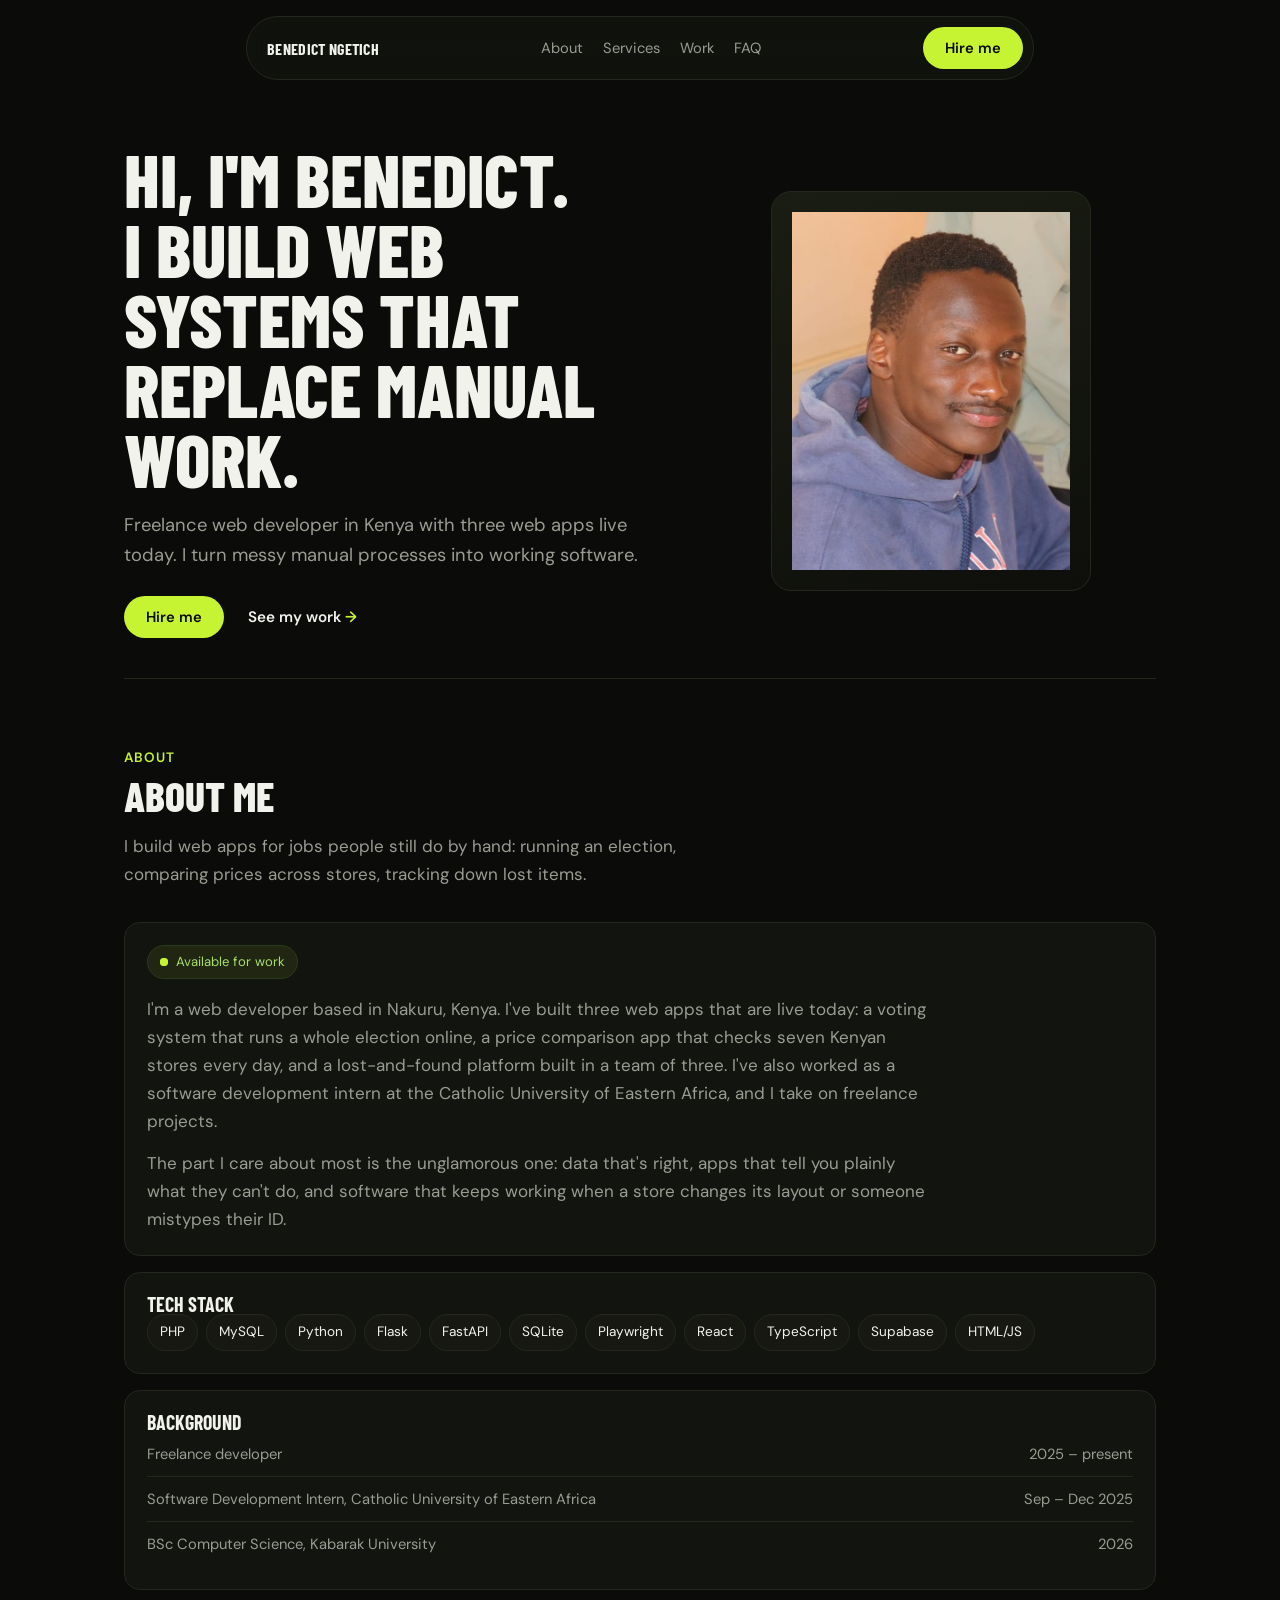
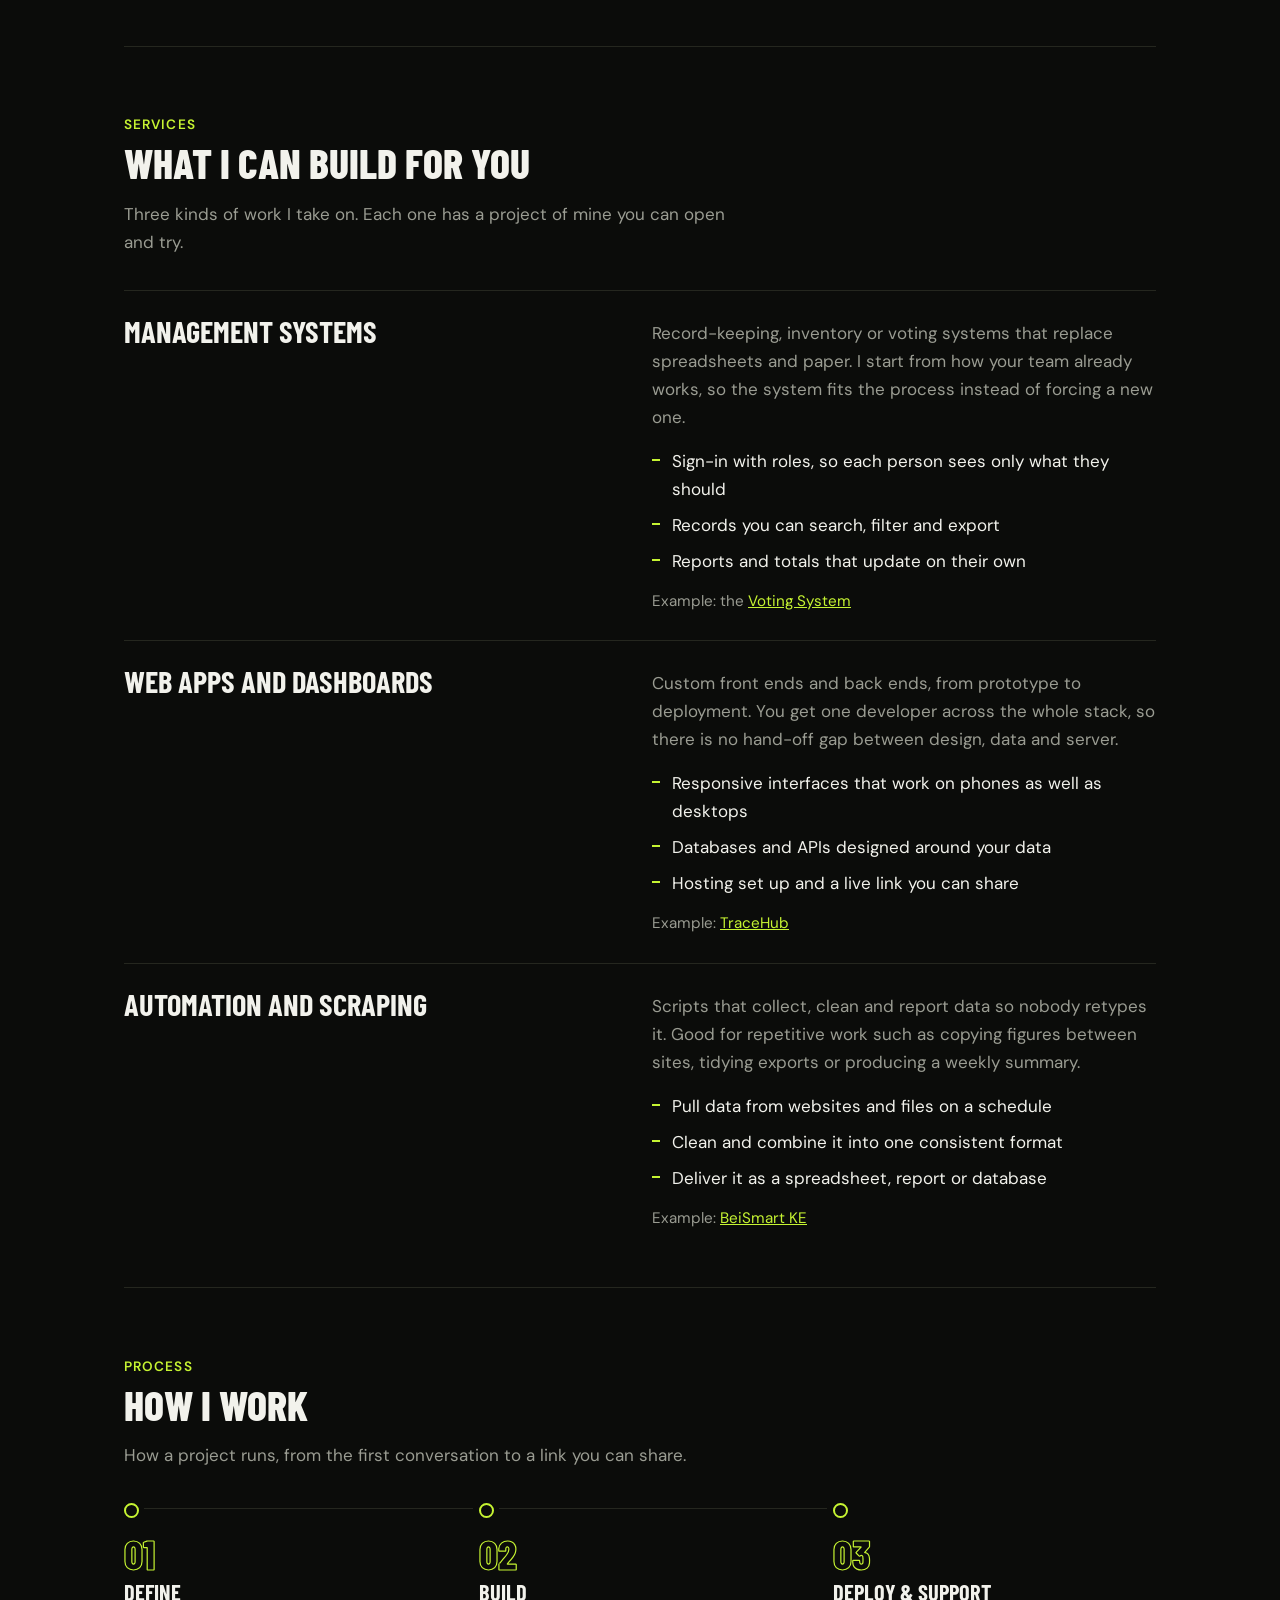
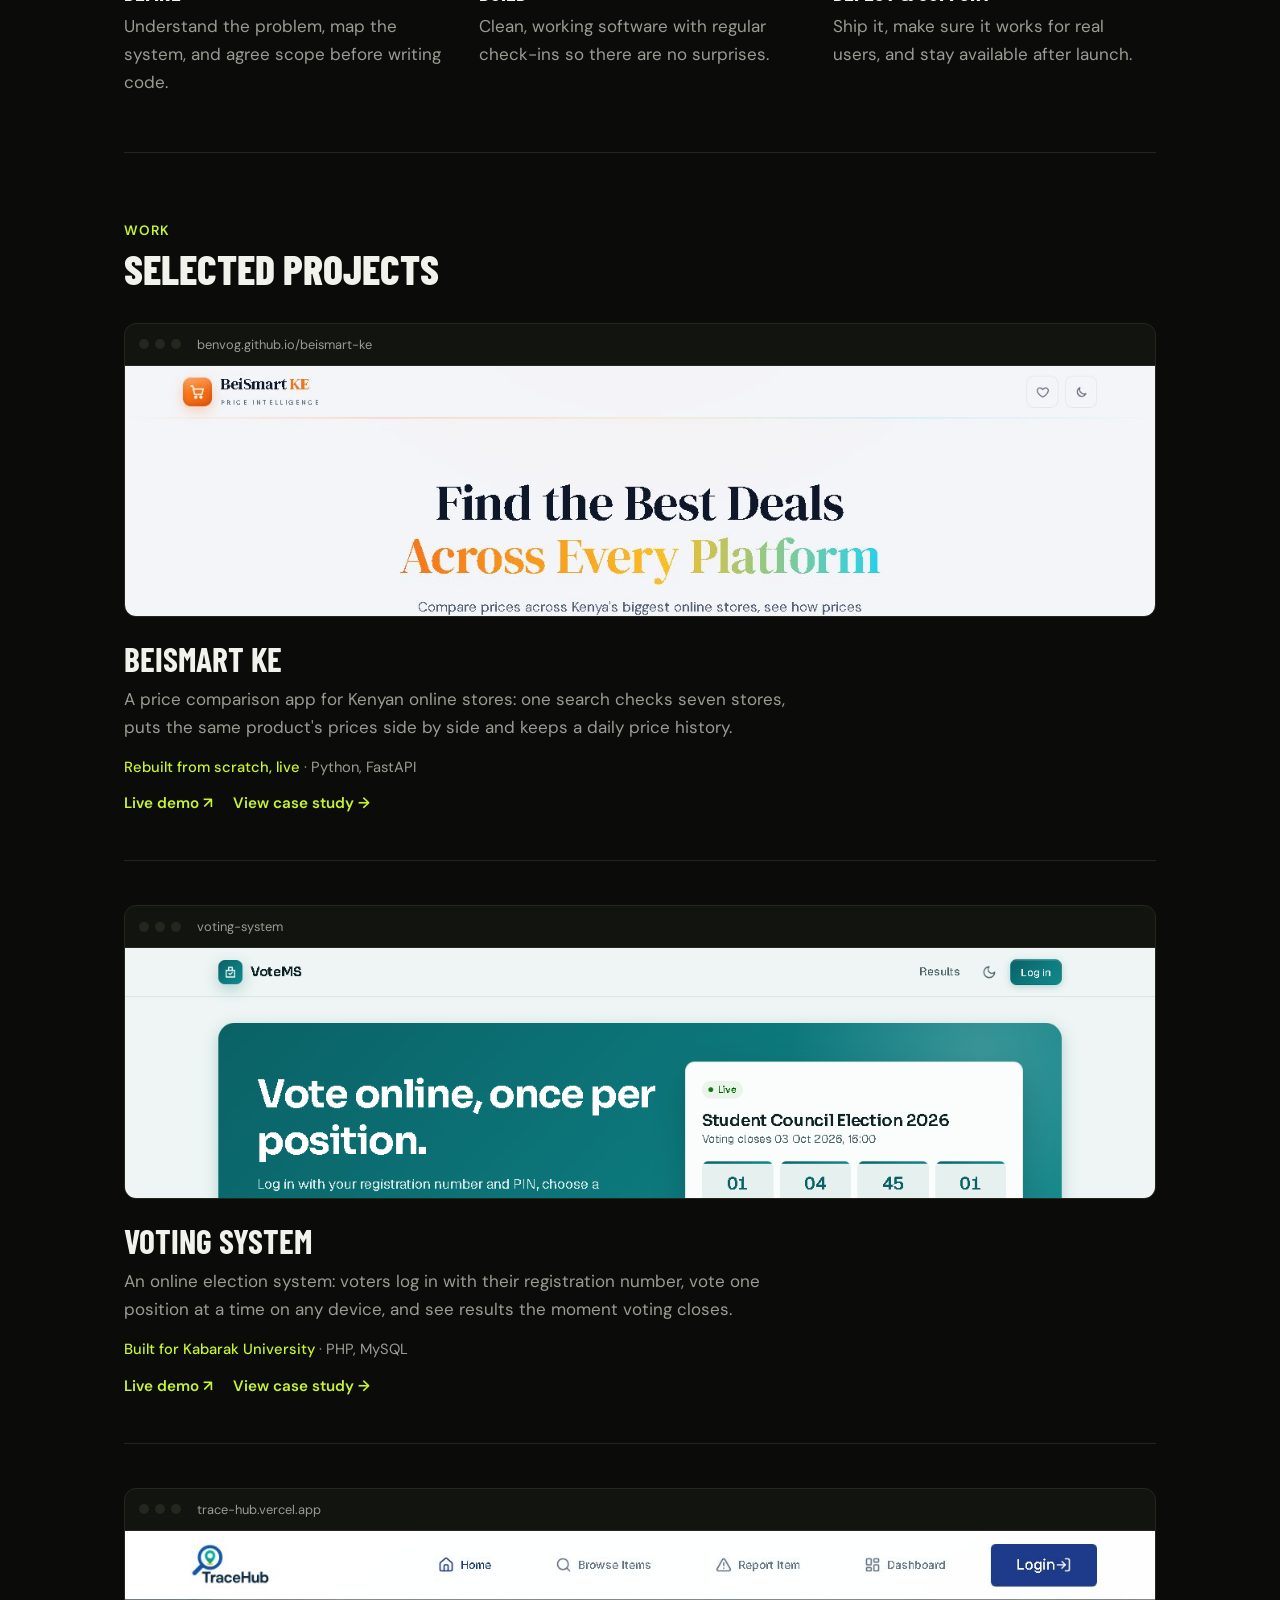
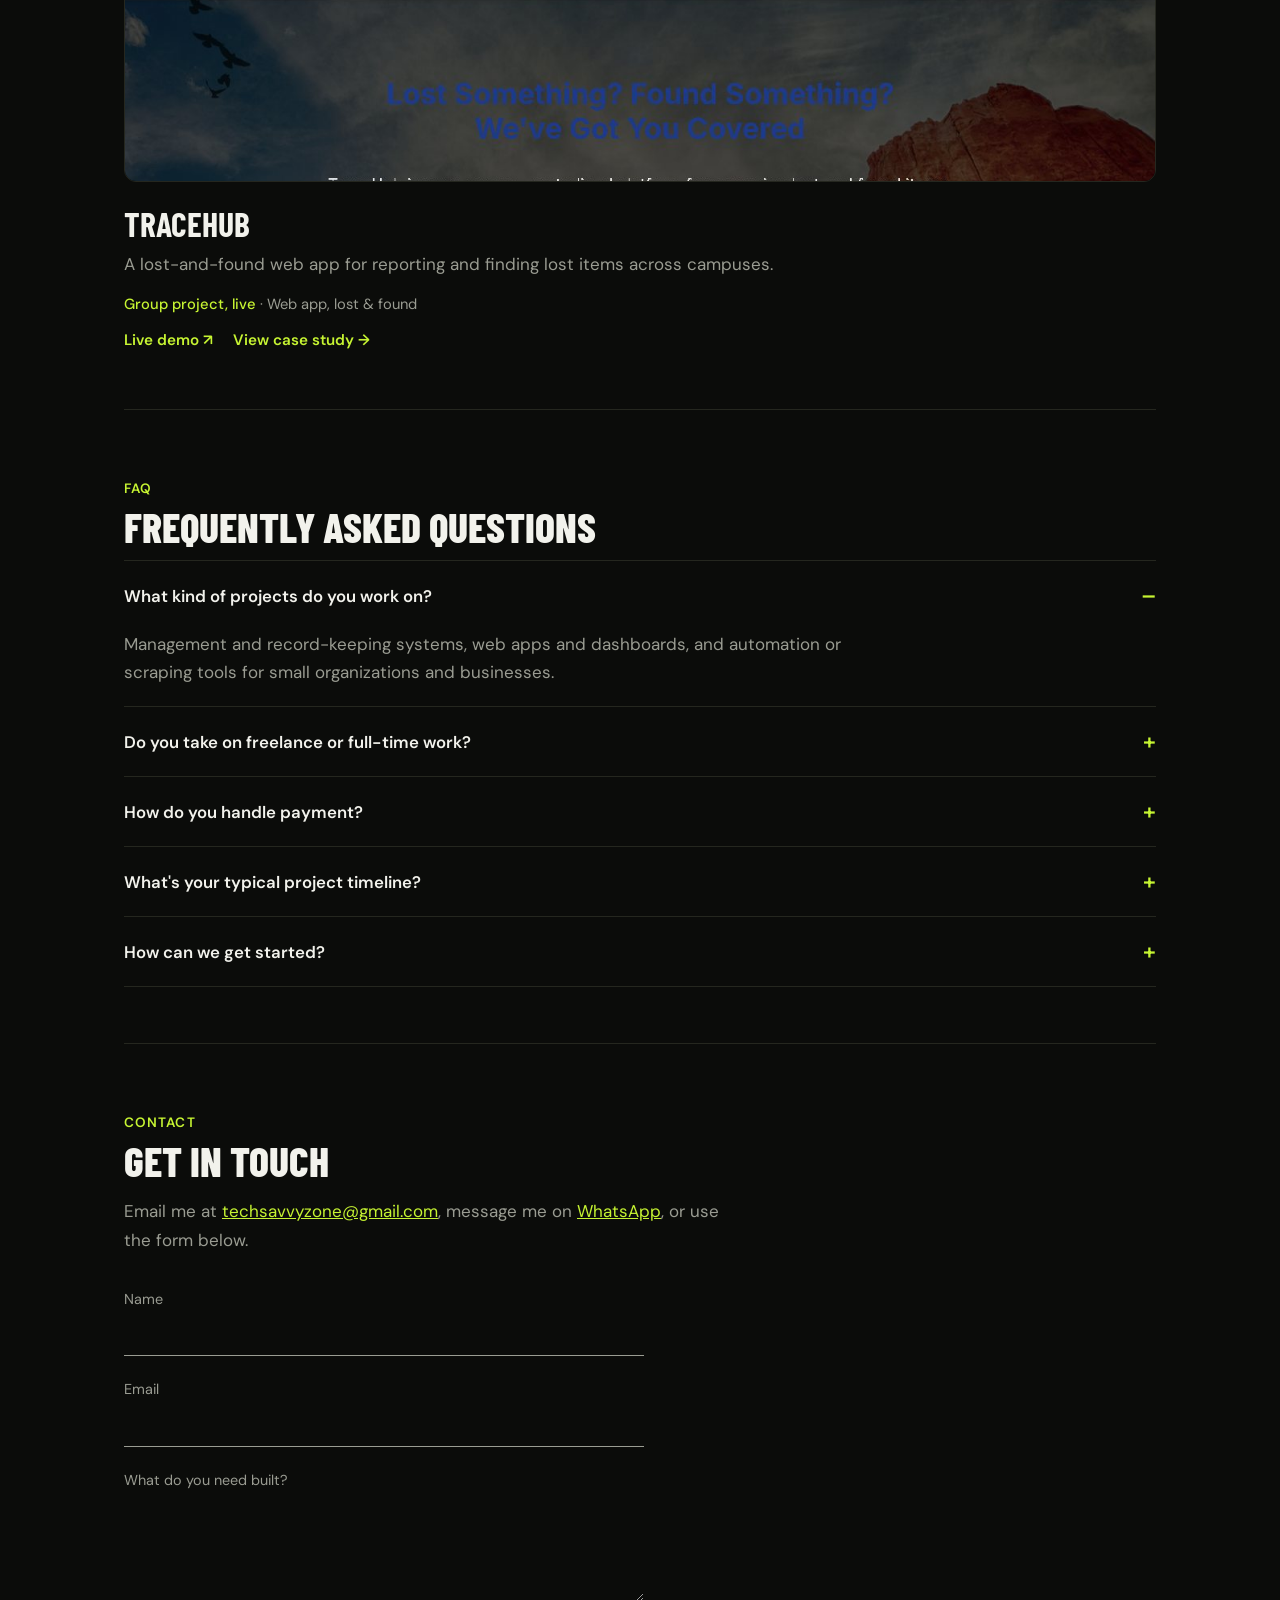
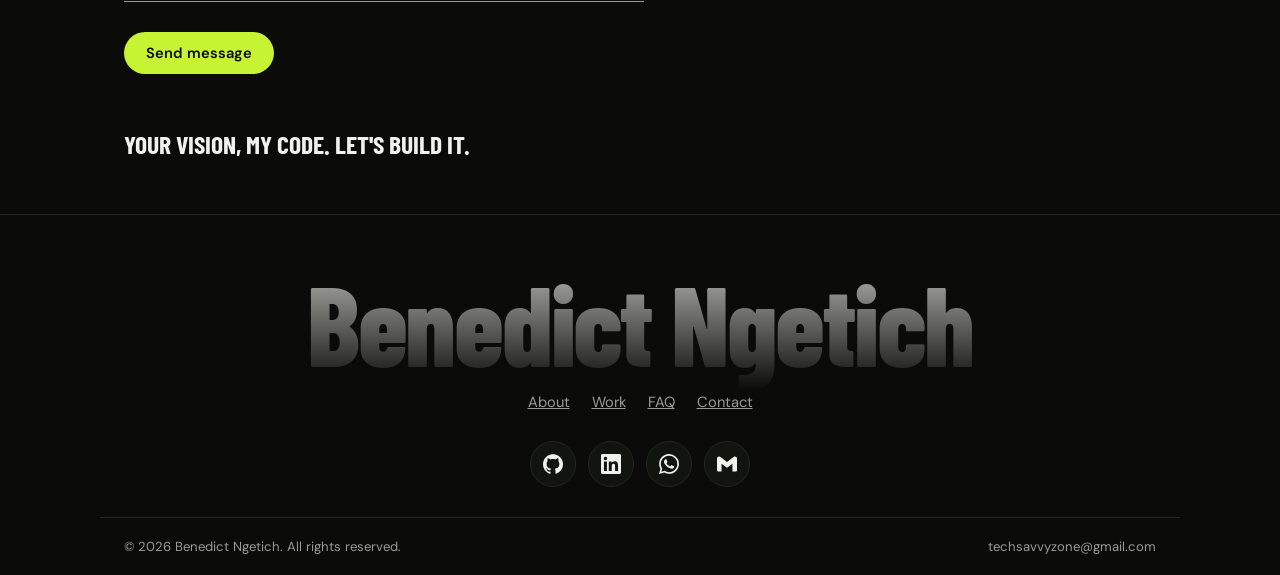
==== index.html @ 70885036 "Reword the site for an experienced developer Co-Authored-By: Claude Opus 5.5 <noreply@anthropic.com>" ====
<!DOCTYPE html>
<html lang="en">
<head>
<meta charset="utf-8">
<meta name="viewport" content="width=device-width, initial-scale=1">
<meta name="description" content="Freelance web developer in Kenya with three web apps live today. I turn messy manual processes into working software.">
<meta name="theme-color" content="#0b0c0a">
<meta name="google-site-verification" content="tU9W8W1TGchvx298mYUDukljhcA0gjnXaJZo7WVB7sc">
<meta property="og:type" content="website">
<meta property="og:title" content="Benedict Ngetich — Web developer, Kenya">
<meta property="og:description" content="Freelance web developer in Kenya with three web apps live today. I turn messy manual processes into working software.">
<meta property="og:url" content="https://benvog.github.io/">
<meta property="og:image" content="https://benvog.github.io/assets/og-home.jpg">
<meta property="og:image:width" content="1200">
<meta property="og:image:height" content="630">
<meta property="og:image:alt" content="Benedict Ngetich: Hi, I'm Benedict. I build web systems that replace manual work.">
<link rel="icon" href="assets/favicon.svg" type="image/svg+xml">
<title>Benedict Ngetich — Web developer, Kenya</title>
<script>document.documentElement.className='js'</script>
<link rel="preconnect" href="https://fonts.googleapis.com">
<link rel="preconnect" href="https://fonts.gstatic.com" crossorigin>
<link href="https://fonts.googleapis.com/css2?family=Barlow+Condensed:wght@700;800&family=DM+Sans:wght@400;500;600&display=swap" rel="stylesheet">
<link rel="stylesheet" href="styles.css">
</head>
<body>
<a class="skip" href="#main">Skip to content</a>

<div class="nav">
<div class="pillnav">
<span class="brand">Benedict Ngetich</span>
<nav aria-label="Sections"><a href="#about">About</a><a href="#services">Services</a><a href="#work">Work</a><a href="#faq">FAQ</a></nav>
<a class="btn" href="#contact">Hire me</a>
</div>
</div>

<div class="wrap" id="main">

<header class="hero">
<div>
<h1>Hi, I'm Benedict.<br>I build web systems that replace manual work.</h1>
<p class="sub">Freelance web developer in Kenya with three web apps live today. I turn messy manual processes into working software.</p>
<div class="cta"><a class="btn" href="#contact">Hire me</a><a class="textlink" href="#work">See my work <span aria-hidden="true">→</span></a></div>
</div>
<div class="photo">
<img class="frame-ph" src="assets/profile.jpg" alt="Benedict Ngetich">
</div>
</header>

<section id="about">
<p class="eyebrow">About</p>
<h2>About me</h2>
<p class="lede">I build web apps for jobs people still do by hand: running an election, comparing prices across stores, tracking down lost items.</p>
<div class="bento">
<div class="card">
<span class="status"><i></i>Available for work</span>
<p>I'm a web developer based in Nakuru, Kenya. I've built three web apps that are live today: a voting system that runs a whole election online, a price comparison app that checks seven Kenyan stores every day, and a lost-and-found platform built in a team of three. I've also worked as a software development intern at the Catholic University of Eastern Africa, and I take on freelance projects.</p>
<p>The part I care about most is the unglamorous one: data that's right, apps that tell you plainly what they can't do, and software that keeps working when a store changes its layout or someone mistypes their ID.</p>
</div>
</div>
<div class="card">
<h3>Tech stack</h3>
<div class="stackrow"><span>PHP</span><span>MySQL</span><span>Python</span><span>Flask</span><span>FastAPI</span><span>SQLite</span><span>Playwright</span><span>React</span><span>TypeScript</span><span>Supabase</span><span>HTML/JS</span></div>
</div>
<div class="card">
<h3>Background</h3>
<div class="meta bgrow"><span>Freelance developer</span><span>2025 – present</span></div>
<div class="meta bgrow"><span>Software Development Intern, Catholic University of Eastern Africa</span><span>Sep – Dec 2025</span></div>
<div class="meta bgrow"><span>BSc Computer Science, Kabarak University</span><span>2026</span></div>
</div>
</section>

<section id="services">
<p class="eyebrow">Services</p>
<h2>What I can build for you</h2>
<p class="lede">Three kinds of work I take on. Each one has a project of mine you can open and try.</p>
<div class="svc">
<div class="svcrow"><h3>Management systems</h3><div class="svcbody"><p>Record-keeping, inventory or voting systems that replace spreadsheets and paper. I start from how your team already works, so the system fits the process instead of forcing a new one.</p><ul class="svclist"><li>Sign-in with roles, so each person sees only what they should</li><li>Records you can search, filter and export</li><li>Reports and totals that update on their own</li></ul><p class="svcnote">Example: the <a href="case-voting.html">Voting System</a></p></div></div>
<div class="svcrow"><h3>Web apps and dashboards</h3><div class="svcbody"><p>Custom front ends and back ends, from prototype to deployment. You get one developer across the whole stack, so there is no hand-off gap between design, data and server.</p><ul class="svclist"><li>Responsive interfaces that work on phones as well as desktops</li><li>Databases and APIs designed around your data</li><li>Hosting set up and a live link you can share</li></ul><p class="svcnote">Example: <a href="case-tracehub.html">TraceHub</a></p></div></div>
<div class="svcrow"><h3>Automation and scraping</h3><div class="svcbody"><p>Scripts that collect, clean and report data so nobody retypes it. Good for repetitive work such as copying figures between sites, tidying exports or producing a weekly summary.</p><ul class="svclist"><li>Pull data from websites and files on a schedule</li><li>Clean and combine it into one consistent format</li><li>Deliver it as a spreadsheet, report or database</li></ul><p class="svcnote">Example: <a href="case-beismart.html">BeiSmart KE</a></p></div></div>
</div>
</section>

<section>
<p class="eyebrow">Process</p>
<h2>How I work</h2>
<p class="lede">How a project runs, from the first conversation to a link you can share.</p>
<ol class="timeline">
<li class="tlstep"><span class="num">01</span><h3>Define</h3><p>Understand the problem, map the system, and agree scope before writing code.</p></li>
<li class="tlstep"><span class="num">02</span><h3>Build</h3><p>Clean, working software with regular check-ins so there are no surprises.</p></li>
<li class="tlstep"><span class="num">03</span><h3>Deploy & support</h3><p>Ship it, make sure it works for real users, and stay available after launch.</p></li>
</ol>
</section>

<section id="work">
<p class="eyebrow">Work</p>
<h2>Selected projects</h2>
<!-- To use a real screenshot: replace the <div class="ph">…</div> with <img src="assets/your-file.png" alt="…"> -->
<article class="proj rv">
<div class="frame"><div class="bar"><i></i><i></i><i></i><span>benvog.github.io/beismart-ke</span></div>
<div class="view"><div class="inner"><img src="assets/beismart-home.jpg" alt="BeiSmart KE home: a search box over this week's price drops" width="1280" height="800" loading="lazy"></div></div></div>
<h3>BeiSmart KE</h3>
<p>A price comparison app for Kenyan online stores: one search checks seven stores, puts the same product's prices side by side and keeps a daily price history.</p>
<p class="meta"><span><b>Rebuilt from scratch, live</b> · Python, FastAPI</span><span class="links"><a class="caselink" href="https://benvog.github.io/beismart-ke/" target="_blank" rel="noopener">Live demo ↗</a><a class="caselink" href="case-beismart.html">View case study →</a></span></p>
</article>

<article class="proj rv">
<div class="frame"><div class="bar"><i></i><i></i><i></i><span>voting-system</span></div>
<div class="view"><div class="inner"><img src="assets/voting-landing.png" alt="VoteMS landing page with a live election countdown and turnout bar" width="1280" height="800" loading="lazy"></div></div></div>
<h3>Voting System</h3>
<p>An online election system: voters log in with their registration number, vote one position at a time on any device, and see results the moment voting closes.</p>
<p class="meta"><span><b>Built for Kabarak University</b> · PHP, MySQL</span><span class="links"><a class="caselink" href="https://tally.xo.je" target="_blank" rel="noopener">Live demo ↗</a><a class="caselink" href="case-voting.html">View case study →</a></span></p>
</article>

<article class="proj rv">
<div class="frame"><div class="bar"><i></i><i></i><i></i><span>trace-hub.vercel.app</span></div>
<div class="view"><div class="inner"><img src="assets/tracehub-home.jpg" alt="TraceHub home page: a lost-and-found hero with buttons to report or browse items" width="1280" height="800" loading="lazy"></div></div></div>
<h3>TraceHub</h3>
<p>A lost-and-found web app for reporting and finding lost items across campuses.</p>
<p class="meta"><span><b>Group project, live</b> · Web app, lost &amp; found</span><span class="links"><a class="caselink" href="https://trace-hub.vercel.app/" target="_blank" rel="noopener">Live demo ↗</a><a class="caselink" href="case-tracehub.html">View case study →</a></span></p>
</article>
</section>

<!-- Hidden until there are real quotes: remove "hidden" and replace the placeholder below -->
<section hidden>
<p class="eyebrow">Testimonials</p>
<h2>What clients say</h2>
<p class="lede">Feedback from clients, once there's some to show.</p>
<div class="tplaceholder">No testimonials yet — ask a client for a line once a project wraps, and it goes here.</div>
</section>

<section id="faq">
<p class="eyebrow">FAQ</p>
<h2>Frequently asked questions</h2>
<div class="faq">
<details class="faqitem" open><summary>What kind of projects do you work on?</summary><p>Management and record-keeping systems, web apps and dashboards, and automation or scraping tools for small organizations and businesses.</p></details>
<details class="faqitem"><summary>Do you take on freelance or full-time work?</summary><p>Freelance projects now, and I'm open to full-time software engineering roles.</p></details>
<details class="faqitem"><summary>How do you handle payment?</summary><p>By M-Pesa or bank transfer. How the payment is split, for example a deposit to start, depends on the project, and we agree on it before any work begins.</p></details>
<details class="faqitem"><summary>What's your typical project timeline?</summary><p>A small site usually takes 1–2 weeks, and a larger web app or system 4–8 weeks. Once we've talked through what you need, I'll give you a timeline for your project.</p></details>
<details class="faqitem"><summary>How can we get started?</summary><p>Reach out through the contact form below or on WhatsApp, and we'll talk through what you need.</p></details>
</div>
</section>

<section id="contact">
<p class="eyebrow">Contact</p>
<h2>Get in touch</h2>
<p class="lede">Email me at <a href="mailto:techsavvyzone@gmail.com">techsavvyzone@gmail.com</a>, message me on <a href="https://wa.me/254748311310" target="_blank" rel="noopener">WhatsApp</a>, or use the form below.</p>
<!-- Formspree form "Portfolio contact" (formspree.io, techsavvyzone@gmail.com); submissions are emailed there -->
<form action="https://formspree.io/f/myezqeje" method="POST">
<label>Name<input type="text" name="name" required autocomplete="name"></label>
<label>Email<input type="email" name="email" required autocomplete="email"></label>
<label>What do you need built?<textarea name="message" required></textarea></label>
<button class="btn" type="submit">Send message</button>
<p class="form-error" role="alert" hidden>Your message couldn't be sent. Please try again, or email me at <a href="mailto:techsavvyzone@gmail.com">techsavvyzone@gmail.com</a>.</p>
</form>
<!-- Shown by script.js in place of the form once Formspree accepts a message -->
<div class="form-done" hidden>
<h3 tabindex="-1">Message sent</h3>
<p>Thanks for reaching out. I'll get back to you soon.</p>
<button class="btn ghost" type="button">Send another message</button>
</div>
<p class="signoff">Your vision, my&nbsp;code. Let's build it.</p>
</section>

</div>

<footer>
<div class="footer-name">Benedict Ngetich</div>
<div class="footer-links">
<a href="#about">About</a><a href="#work">Work</a><a href="#faq">FAQ</a><a href="#contact">Contact</a>
</div>
<div class="socials">
<a href="https://github.com/Benvog" target="_blank" rel="noopener" aria-label="GitHub" title="GitHub"><svg viewBox="0 0 24 24" aria-hidden="true" focusable="false"><path d="M12 .297c-6.63 0-12 5.373-12 12 0 5.303 3.438 9.8 8.205 11.385.6.113.82-.258.82-.577 0-.285-.01-1.04-.015-2.04-3.338.724-4.042-1.61-4.042-1.61C4.422 18.07 3.633 17.7 3.633 17.7c-1.087-.744.084-.729.084-.729 1.205.084 1.838 1.236 1.838 1.236 1.07 1.835 2.809 1.305 3.495.998.108-.776.417-1.305.76-1.605-2.665-.3-5.466-1.332-5.466-5.93 0-1.31.465-2.38 1.235-3.22-.135-.303-.54-1.523.105-3.176 0 0 1.005-.322 3.3 1.23.96-.267 1.98-.399 3-.405 1.02.006 2.04.138 3 .405 2.28-1.552 3.285-1.23 3.285-1.23.645 1.653.24 2.873.12 3.176.765.84 1.23 1.91 1.23 3.22 0 4.61-2.805 5.625-5.475 5.92.42.36.81 1.096.81 2.22 0 1.606-.015 2.896-.015 3.286 0 .315.21.69.825.57C20.565 22.092 24 17.592 24 12.297c0-6.627-5.373-12-12-12"/></svg></a>
<a href="https://www.linkedin.com/in/benedict-kipkorir-vogue" target="_blank" rel="noopener" aria-label="LinkedIn" title="LinkedIn"><svg viewBox="0 0 24 24" aria-hidden="true" focusable="false"><path d="M20.447 20.452h-3.554v-5.569c0-1.328-.027-3.037-1.852-3.037-1.853 0-2.136 1.445-2.136 2.939v5.667H9.351V9h3.414v1.561h.046c.477-.9 1.637-1.85 3.37-1.85 3.601 0 4.267 2.37 4.267 5.455v6.286zM5.337 7.433c-1.144 0-2.063-.926-2.063-2.065 0-1.138.92-2.063 2.063-2.063 1.14 0 2.064.925 2.064 2.063 0 1.139-.925 2.065-2.064 2.065zm1.782 13.019H3.555V9h3.564v11.452zM22.225 0H1.771C.792 0 0 .774 0 1.729v20.542C0 23.227.792 24 1.771 24h20.451C23.2 24 24 23.227 24 22.271V1.729C24 .774 23.2 0 22.222 0h.003z"/></svg></a>
<a href="https://wa.me/254748311310" target="_blank" rel="noopener" aria-label="WhatsApp" title="WhatsApp"><svg viewBox="0 0 24 24" aria-hidden="true" focusable="false"><path d="M17.472 14.382c-.297-.149-1.758-.867-2.03-.967-.273-.099-.471-.148-.67.15-.197.297-.767.966-.94 1.164-.173.199-.347.223-.644.075-.297-.15-1.255-.463-2.39-1.475-.883-.788-1.48-1.761-1.653-2.059-.173-.297-.018-.458.13-.606.134-.133.298-.347.446-.52.149-.174.198-.298.298-.497.099-.198.05-.371-.025-.52-.075-.149-.669-1.612-.916-2.207-.242-.579-.487-.5-.669-.51-.173-.008-.371-.01-.57-.01-.198 0-.52.074-.792.372-.272.297-1.04 1.016-1.04 2.479 0 1.462 1.065 2.875 1.213 3.074.149.198 2.096 3.2 5.077 4.487.709.306 1.262.489 1.694.625.712.227 1.36.195 1.871.118.571-.085 1.758-.719 2.006-1.413.248-.694.248-1.289.173-1.413-.074-.124-.272-.198-.57-.347m-5.421 7.403h-.004a9.87 9.87 0 01-5.031-1.378l-.361-.214-3.741.982.998-3.648-.235-.374a9.86 9.86 0 01-1.51-5.26c.001-5.45 4.436-9.884 9.888-9.884 2.64 0 5.122 1.03 6.988 2.898a9.825 9.825 0 012.893 6.994c-.003 5.45-4.437 9.884-9.885 9.884m8.413-18.297A11.815 11.815 0 0012.05 0C5.495 0 .16 5.335.157 11.892c0 2.096.547 4.142 1.588 5.945L.057 24l6.305-1.654a11.882 11.882 0 005.683 1.448h.005c6.554 0 11.89-5.335 11.893-11.893a11.821 11.821 0 00-3.48-8.413Z"/></svg></a>
<a href="mailto:techsavvyzone@gmail.com" aria-label="Email" title="Email"><svg viewBox="0 0 24 24" aria-hidden="true" focusable="false"><path d="M24 5.457v13.909c0 .904-.732 1.636-1.636 1.636h-3.819V11.73L12 16.64l-6.545-4.91v9.273H1.636A1.636 1.636 0 0 1 0 19.366V5.457c0-2.023 2.309-3.178 3.927-1.964L5.455 4.64 12 9.548l6.545-4.91 1.528-1.145C21.69 2.28 24 3.434 24 5.457z"/></svg></a>
</div>
<div class="wrap footer-bottom"><span>© 2026 Benedict Ngetich. All rights reserved.</span><a href="mailto:techsavvyzone@gmail.com">techsavvyzone@gmail.com</a></div>
</footer>

<script src="script.js"></script>
</body>
</html>
---- styles.css ----
:root{--bg:#0b0c0a;--ink:#f2f2ec;--muted:#9a9c92;--line:#25271f;--lime:#c6f432;--panel:#12140f;--panel2:#161811;--h:250px}
*{box-sizing:border-box}
[hidden]{display:none!important}
html{scroll-behavior:smooth}
body{margin:0;background:var(--bg);color:var(--ink);font:400 17px/1.65 "DM Sans",system-ui,sans-serif}
a{color:inherit}
a:focus-visible,button:focus-visible,summary:focus-visible,input:focus-visible,textarea:focus-visible{outline:3px solid var(--lime);outline-offset:3px}
h1,h2,h3{font-family:"Barlow Condensed","DM Sans",sans-serif;text-transform:uppercase;margin:0;line-height:.95}
img{max-width:100%;display:block}
.wrap{max-width:1080px;margin:0 auto;padding:0 24px}
.skip{position:absolute;left:16px;top:-80px;z-index:50;background:var(--lime);color:#0b0c0a;font-weight:600;padding:10px 18px;border-radius:99px;text-decoration:none}
.skip:focus{top:16px}

/* floating nav */
.nav{position:sticky;top:16px;z-index:30;margin:16px auto 0;max-width:820px;padding:0 16px}
.pillnav{display:flex;align-items:center;justify-content:space-between;gap:14px;flex-wrap:wrap;row-gap:8px;background:rgba(18,20,15,.75);-webkit-backdrop-filter:blur(14px);backdrop-filter:blur(14px);border:1px solid var(--line);border-radius:24px;padding:10px 10px 10px 20px}
.pillnav .brand{font:700 1rem "Barlow Condensed",sans-serif;text-transform:uppercase;letter-spacing:.02em}
.pillnav nav{display:flex;order:3;width:100%;justify-content:space-between;gap:20px;padding:2px 10px 0 0;border-top:1px solid var(--line);font-size:.92rem}
.pillnav nav a{text-decoration:none;color:var(--muted);padding:8px 0}
.pillnav nav a:hover{color:var(--ink)}
.btn{display:inline-block;background:var(--lime);color:#0b0c0a;font-weight:600;padding:11px 22px;border-radius:99px;text-decoration:none;border:0;font:600 .92rem "DM Sans",sans-serif;cursor:pointer;white-space:nowrap;transition:transform 160ms ease-out}
@media (hover:hover) and (pointer:fine){.btn:hover{transform:translateY(-2px)}}
.btn:active{transform:scale(.97)}
.btn.ghost{background:transparent;color:var(--ink);border:1px solid var(--line)}
@media (min-width:700px){.pillnav{flex-wrap:nowrap;border-radius:99px}.pillnav nav{order:0;width:auto;justify-content:flex-start;padding:0;border-top:0}.pillnav nav a{padding:0}}

/* hero */
.hero{padding:64px 0 40px;display:grid;gap:34px}
.hero h1{font-size:clamp(2.6rem,9vw,4.6rem);font-weight:800}
.hero .sub{color:var(--muted);font-size:1.15rem;max-width:48ch;margin:16px 0 26px}
.hero .cta{display:flex;gap:12px 24px;flex-wrap:wrap;align-items:center}
.textlink{color:var(--ink);font-weight:600;font-size:.95rem;text-decoration:none}
.textlink span{display:inline-block;color:var(--lime);transition:transform 160ms ease-out}
@media (hover:hover) and (pointer:fine){.textlink:hover span{transform:translateX(4px)}}
.photo{position:relative;justify-self:center;width:min(320px,80%)}
.photo .frame-ph{aspect-ratio:4/5;border-radius:20px;background:linear-gradient(160deg,#1a1d13,#0e0f0b);border:1px solid var(--line);display:flex;align-items:center;justify-content:center;color:var(--muted);font-size:.85rem;text-align:center;padding:20px}
.photo img{border-radius:20px;aspect-ratio:4/5;object-fit:cover}
.status{display:inline-flex;align-items:center;gap:8px;font-size:.82rem;color:#a8e06a;border:1px solid #2a3a1a;background:rgba(198,244,50,.08);padding:5px 12px;border-radius:99px;margin-bottom:18px}
.status i{position:relative;width:8px;height:8px;border-radius:50%;background:var(--lime)}
.status i::after{content:"";position:absolute;inset:0;border-radius:50%;background:var(--lime);animation:pulse 1.8s ease infinite}
@keyframes pulse{from{transform:scale(1);opacity:.5}to{transform:scale(3.25);opacity:0}}

section{padding:56px 0;border-top:1px solid var(--line);scroll-margin-top:76px}
.eyebrow{color:var(--lime);font:600 .85rem "DM Sans",sans-serif;text-transform:uppercase;letter-spacing:.08em;margin-bottom:10px}
h2{font-size:2.6rem;font-weight:800;margin-bottom:14px}
.lede{color:var(--muted);max-width:52ch;margin-bottom:34px}
.lede a{color:var(--lime)}

/* about bento */
.card{background:var(--panel);border:1px solid var(--line);border-radius:16px;padding:22px}
.bento p{margin:0;color:var(--muted);max-width:65ch}.bento p+p{margin-top:14px}.bento .status{margin:0 0 16px}
#about>.card{margin-top:16px}
.bgrow{display:flex;justify-content:space-between;gap:12px;padding:10px 0}
.bgrow+.bgrow{border-top:1px solid var(--line)}
.bgrow span:last-child{white-space:nowrap}
.stackrow{display:flex;flex-wrap:wrap;gap:8px}
.stackrow span{font-size:.85rem;padding:6px 12px;border:1px solid var(--line);border-radius:99px;background:var(--panel2)}

/* process */
.steps{display:grid;gap:16px}
.step{background:var(--panel);border:1px solid var(--line);border-radius:16px;padding:26px}
.step .num{font:800 3.4rem/.8 "Barlow Condensed",sans-serif;color:transparent;-webkit-text-stroke:1.4px var(--lime);display:block;margin-bottom:14px}
.step h3{font-size:1.4rem;font-weight:700;margin-bottom:8px}
.step p{margin:0;color:var(--muted)}

/* services list (index) */
.svc{border-top:1px solid var(--line)}
.svcrow{display:grid;gap:8px;padding:26px 0;border-bottom:1px solid var(--line)}
.svcrow h3{font-size:1.9rem;font-weight:700}
.svcrow:last-child{border-bottom:0;padding-bottom:0}
.svcrow p{margin:0;color:var(--muted);max-width:46ch}
.svclist{list-style:none;margin:16px 0 0;padding:0;display:grid;gap:8px;max-width:46ch}
.svclist li{position:relative;padding-left:20px;color:var(--ink)}
.svclist li::before{content:"";position:absolute;left:0;top:.7em;width:8px;height:2px;background:var(--lime)}
.svcrow .svcnote{margin-top:14px;font-size:.95rem}
.svcnote a{color:var(--lime)}

/* process timeline (index) */
.timeline{list-style:none;margin:0;padding:0;display:grid;gap:30px}
.tlstep{position:relative;padding-left:34px}
.tlstep::before{content:"";position:absolute;left:0;top:6px;width:11px;height:11px;border-radius:50%;background:var(--bg);border:2px solid var(--lime)}
.tlstep:not(:last-child)::after{content:"";position:absolute;left:5px;top:22px;bottom:-26px;width:1px;background:var(--line)}
.tlstep .num{font:800 2.6rem/.8 "Barlow Condensed",sans-serif;color:transparent;-webkit-text-stroke:1.2px var(--lime);display:block;margin-bottom:12px}
.tlstep h3{font-size:1.4rem;font-weight:700;margin-bottom:8px}
.tlstep p{margin:0;color:var(--muted)}

/* projects */
.proj{padding:44px 0;border-top:1px solid var(--line)}
.proj:first-of-type{padding-top:0;border-top:0}
.proj:last-of-type{padding-bottom:0}
#work>h2{margin-bottom:34px}
.frame{background:var(--panel);border:1px solid var(--line);border-radius:12px;overflow:hidden}
.bar{display:flex;align-items:center;gap:6px;padding:10px 14px;border-bottom:1px solid var(--line);font-size:.8rem;color:var(--muted)}
.bar i{width:10px;height:10px;border-radius:50%;background:var(--line)}
.bar span{margin-left:10px}
.view{height:var(--h);overflow:hidden;background:#090a08}
.inner{min-height:560px;transition:transform .5s cubic-bezier(.23,1,.32,1)}
.inner img{width:100%;height:auto;min-height:var(--h);object-fit:cover;object-position:top left}
.inner:has(>img){min-height:0}
@media (hover:hover) and (pointer:fine){.frame:hover .inner{transform:translateY(calc(-100% + var(--h)));transition:transform 5s ease-in-out}}
.ph{padding:20px;display:grid;gap:14px}
.ph b{display:block;height:34px;border-radius:5px;background:var(--line)}
.ph b:nth-child(3n){height:90px;background:#1a1d14}
.ph b:nth-child(4n){width:60%}
.proj h3{font-size:2.1rem;font-weight:700;margin:26px 0 10px}
.proj p{color:var(--muted);max-width:56ch;margin:0}
.meta{font-size:.92rem;color:var(--muted)}
.meta b{color:var(--lime);font-weight:500}

/* faq */
.faq{border-top:1px solid var(--line)}
.faqitem{border-bottom:1px solid var(--line)}
.faqitem summary{list-style:none;display:flex;justify-content:space-between;align-items:center;gap:16px;padding:20px 0;cursor:pointer;font:600 1.05rem "DM Sans",sans-serif}
.faqitem summary::-webkit-details-marker{display:none}
.faqitem summary::after{content:"+";font-size:1.4rem;color:var(--lime);flex:none}
.faqitem[open] summary::after{content:"–"}
.faqitem p{margin:0 0 20px;color:var(--muted);max-width:60ch}

/* testimonials placeholder */
.tplaceholder{background:var(--panel);border:1px dashed var(--line);border-radius:16px;padding:34px;text-align:center;color:var(--muted)}

/* contact */
form{display:grid;gap:22px;max-width:520px}
label{font-size:.9rem;color:var(--muted);display:block}
input,textarea{width:100%;background:transparent;border:0;border-bottom:1px solid var(--muted);padding:10px 0;color:var(--ink);font:inherit;border-radius:0}
input:focus,textarea:focus{border-color:var(--lime);outline:0}
input:focus-visible,textarea:focus-visible{outline:0;box-shadow:0 2px 0 var(--lime);background:rgba(198,244,50,.06)}
textarea{min-height:110px;resize:vertical}
form .btn{justify-self:start}
form .btn[disabled]{opacity:.6;cursor:progress}
.form-error{margin:0;color:#ff9a8a;font-size:.92rem}
.form-error a{color:inherit}
.form-done{max-width:520px;padding:28px;border:1px solid var(--line);border-radius:16px;background:var(--panel);animation:rise .5s cubic-bezier(.23,1,.32,1)}
.form-done h3{font-size:1.8rem;font-weight:700;margin-bottom:8px;outline:0}
.form-done p{color:var(--muted);margin:0 0 20px}
.signoff{margin:56px 0 0;font:700 1.6rem/1.1 "Barlow Condensed",sans-serif;text-transform:uppercase;text-wrap:balance}
@keyframes rise{from{opacity:0;transform:translateY(12px)}}

/* footer */
footer{border-top:1px solid var(--line);padding:0}
.footer-name{padding:60px 0 20px;text-align:center;font:800 clamp(3rem,14vw,7rem)/.85 "Barlow Condensed",sans-serif;letter-spacing:-.02em;background:linear-gradient(180deg,var(--ink),var(--bg));-webkit-background-clip:text;background-clip:text;color:transparent}
.footer-links{display:flex;justify-content:center;gap:22px;flex-wrap:wrap;padding-bottom:26px;font-size:.92rem;color:var(--muted)}
.footer-links a:hover{color:var(--lime)}
.socials{display:flex;justify-content:center;flex-wrap:wrap;gap:12px;padding:0 16px 30px}
.socials a{display:inline-grid;place-items:center;width:46px;height:46px;border:1px solid var(--line);border-radius:50%;background:var(--panel);color:var(--ink);transition:transform 160ms ease-out}
.socials svg{width:20px;height:20px;fill:currentColor}
.socials a:hover,.socials a:focus-visible{color:var(--lime);border-color:var(--lime)}
@media (hover:hover) and (pointer:fine){.socials a:hover{transform:translateY(-2px)}}
.socials a:active{transform:scale(.97)}
.footer-bottom a{text-decoration:none}
.footer-bottom a:hover{color:var(--lime)}
.footer-bottom{display:flex;justify-content:space-between;flex-wrap:wrap;gap:10px;border-top:1px solid var(--line);padding:18px 24px;font-size:.82rem;color:var(--muted)}

.js .rv{opacity:0;transform:translateY(12px);transition:opacity .4s cubic-bezier(.23,1,.32,1),transform .4s cubic-bezier(.23,1,.32,1)}
.js .rv.in{opacity:1;transform:none}

.proj .meta{display:flex;flex-direction:column;align-items:flex-start;gap:12px;margin-top:14px}
.caselink{color:var(--lime);text-decoration:none;font-weight:600;font-size:.95rem;white-space:nowrap}
.caselink:hover{text-decoration:underline}
.meta .links{display:flex;flex-wrap:wrap;gap:6px 20px}

/* case study pages */
.backlink{display:inline-flex;align-items:center;gap:8px;color:var(--muted);text-decoration:none;font-size:.92rem;margin:28px 0 0}
.backlink:hover{color:var(--lime)}
.case-hero{padding:20px 0 10px}
.case-hero .eyebrow{margin-bottom:14px}
.case-hero h1{font-size:clamp(2.4rem,7vw,4rem);font-weight:800}
.case-hero .tagline{color:var(--muted);font-size:1.15rem;max-width:56ch;margin:16px 0 20px}
.case-tags{display:flex;flex-wrap:wrap;gap:8px;margin-bottom:10px}
.case-tags span{font-size:.82rem;padding:4px 12px;border:1px solid var(--line);border-radius:99px;color:var(--lime)}
.demo-cta{display:flex;flex-wrap:wrap;align-items:center;gap:12px 18px;margin:18px 0 6px}
.demo-cta p{margin:0;color:var(--muted);font-size:.9rem;max-width:56ch}
.demo-cta b{color:var(--ink);font-weight:600}
.demo-cta p a{color:var(--lime)}
.case-hero-img{--h:320px;margin-top:26px;border-radius:14px;overflow:hidden;border:1px solid var(--line)}
.quickfacts{display:grid;gap:10px;grid-template-columns:1fr}
.quickfacts .card{display:flex;justify-content:space-between;gap:12px;padding:16px 20px}
.quickfacts .card span:first-child{color:var(--muted);font-size:.88rem}
.quickfacts .card span:last-child{font-weight:600;text-align:right}
.statgrid{display:grid;gap:16px;grid-template-columns:repeat(2,1fr)}
.statgrid .card{text-align:center;padding:26px 16px}
.statgrid b{display:block;font:800 2rem "Barlow Condensed",sans-serif;color:var(--lime);margin-bottom:6px}
.statgrid span{color:var(--muted);font-size:.9rem}
.feat{display:grid;gap:22px;align-items:center;padding:34px 0;border-top:1px solid var(--line)}
.feat:first-of-type{border-top:0;padding-top:0}
.feat h3{font-size:1.7rem;font-weight:700;margin-bottom:12px}
.feat p{color:var(--muted);margin:0 0 12px;max-width:52ch}
.feat p:last-child{margin-bottom:0}
.shot{margin:0}
.shot img,.shot video{display:block;width:100%;height:auto;border-radius:12px;border:1px solid var(--line);background:var(--panel)}
.shot.tall img{max-height:560px;object-fit:cover;object-position:top}
.shot.phone{justify-self:center;width:min(300px,80%)}
.shot.phone img{border-radius:22px}
.nextproj{display:flex;align-items:center;justify-content:space-between;gap:16px;flex-wrap:wrap}
.nextproj a{color:var(--lime);text-decoration:none;font-weight:600}
.nextproj a:hover{text-decoration:underline}
@media (min-width:700px){section{scroll-margin-top:24px}.quickfacts{grid-template-columns:repeat(2,1fr)}.statgrid{grid-template-columns:repeat(4,1fr)}}

@media (min-width:760px){
.hero{grid-template-columns:1.1fr .9fr;align-items:center}
.steps{grid-template-columns:repeat(3,1fr)}
.svcrow{grid-template-columns:1fr 1fr;align-items:start;gap:24px}
.svcbody{padding-top:2px}
.timeline{grid-template-columns:repeat(3,1fr);gap:32px}
.tlstep{padding:34px 0 0}
.tlstep::before{top:0}
.tlstep:not(:last-child)::after{left:20px;right:-26px;top:5px;bottom:auto;width:auto;height:1px}
.nextsteps{grid-template-columns:repeat(2,1fr)}
.feat{grid-template-columns:1fr 1.4fr;gap:44px}
.feat:nth-of-type(even) .shot{order:-1}
.feat:nth-of-type(even){grid-template-columns:1.4fr 1fr}
}
@media (prefers-reduced-motion:reduce){html{scroll-behavior:auto}*,*::before,*::after{animation:none!important}.js .rv{transform:none;transition:opacity .4s ease}.btn:hover,.btn:active,.socials a:hover,.socials a:active,.frame:hover .inner{transform:none}}
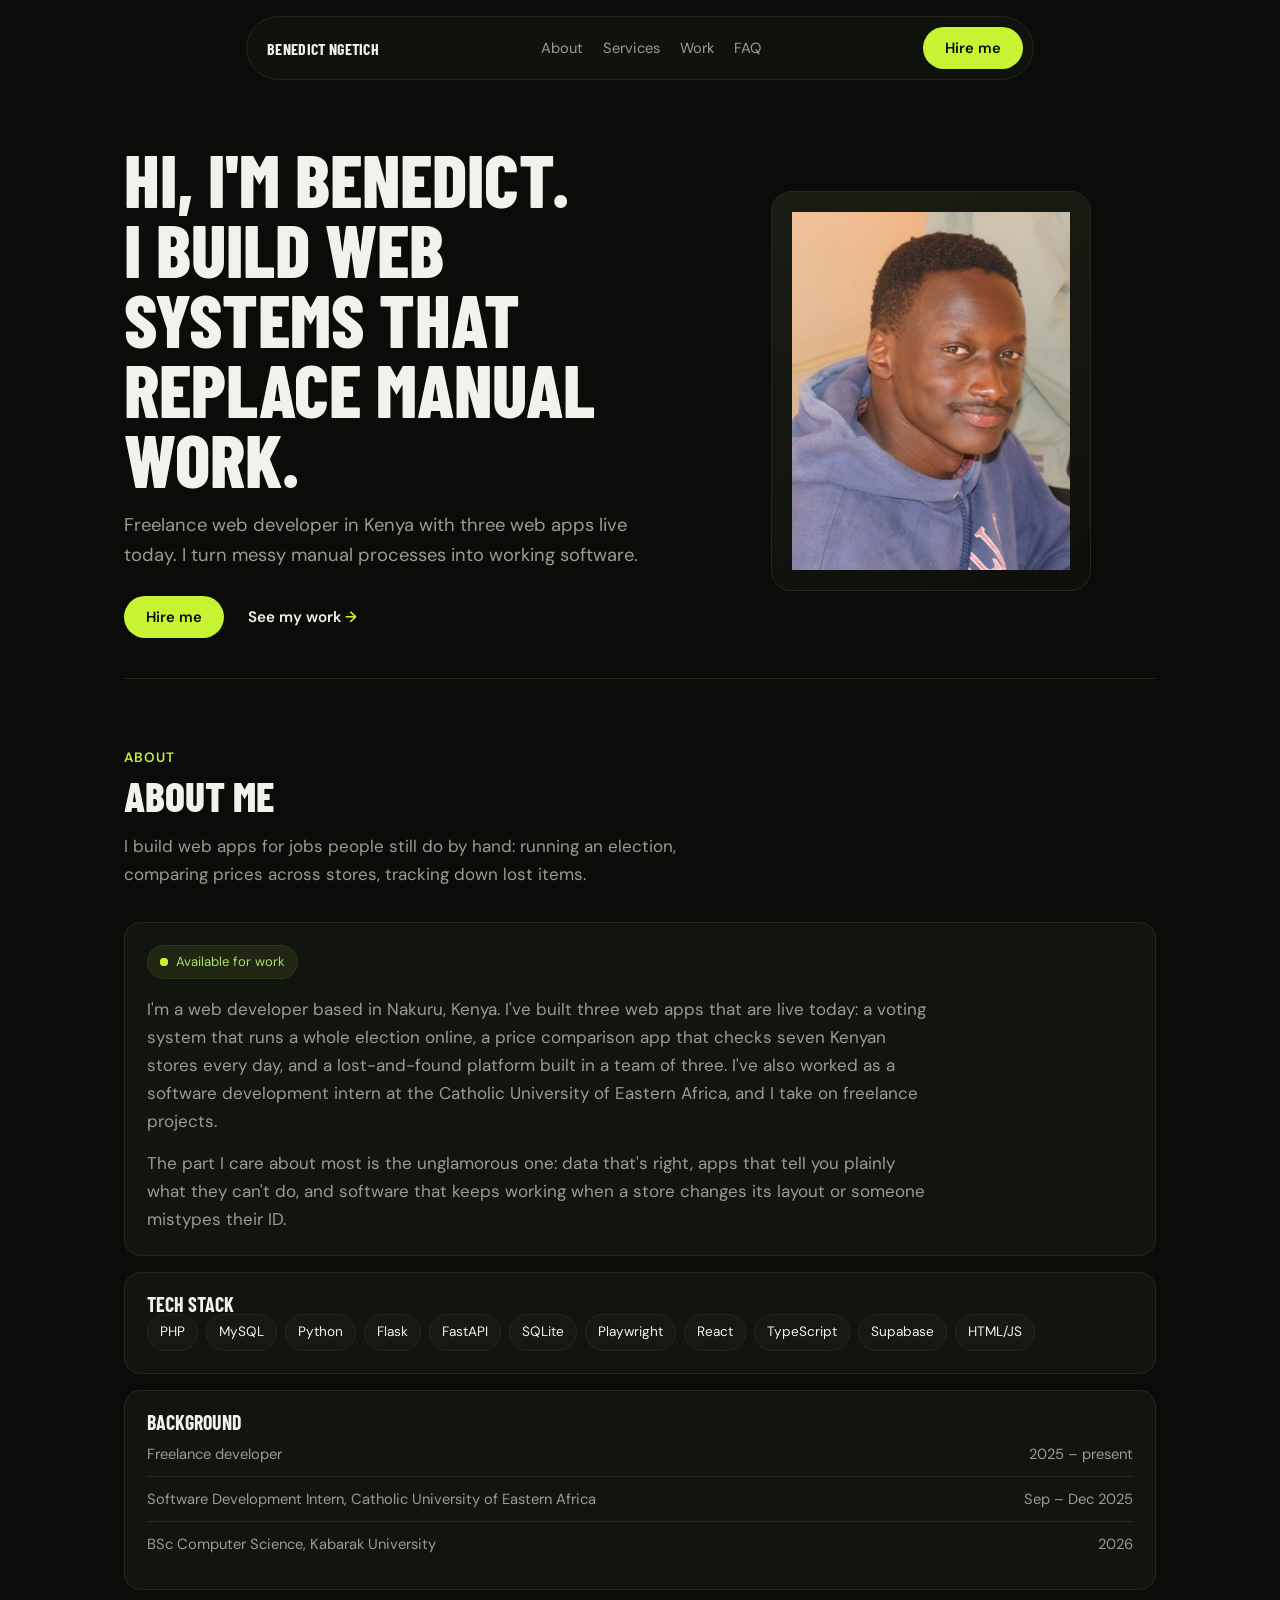
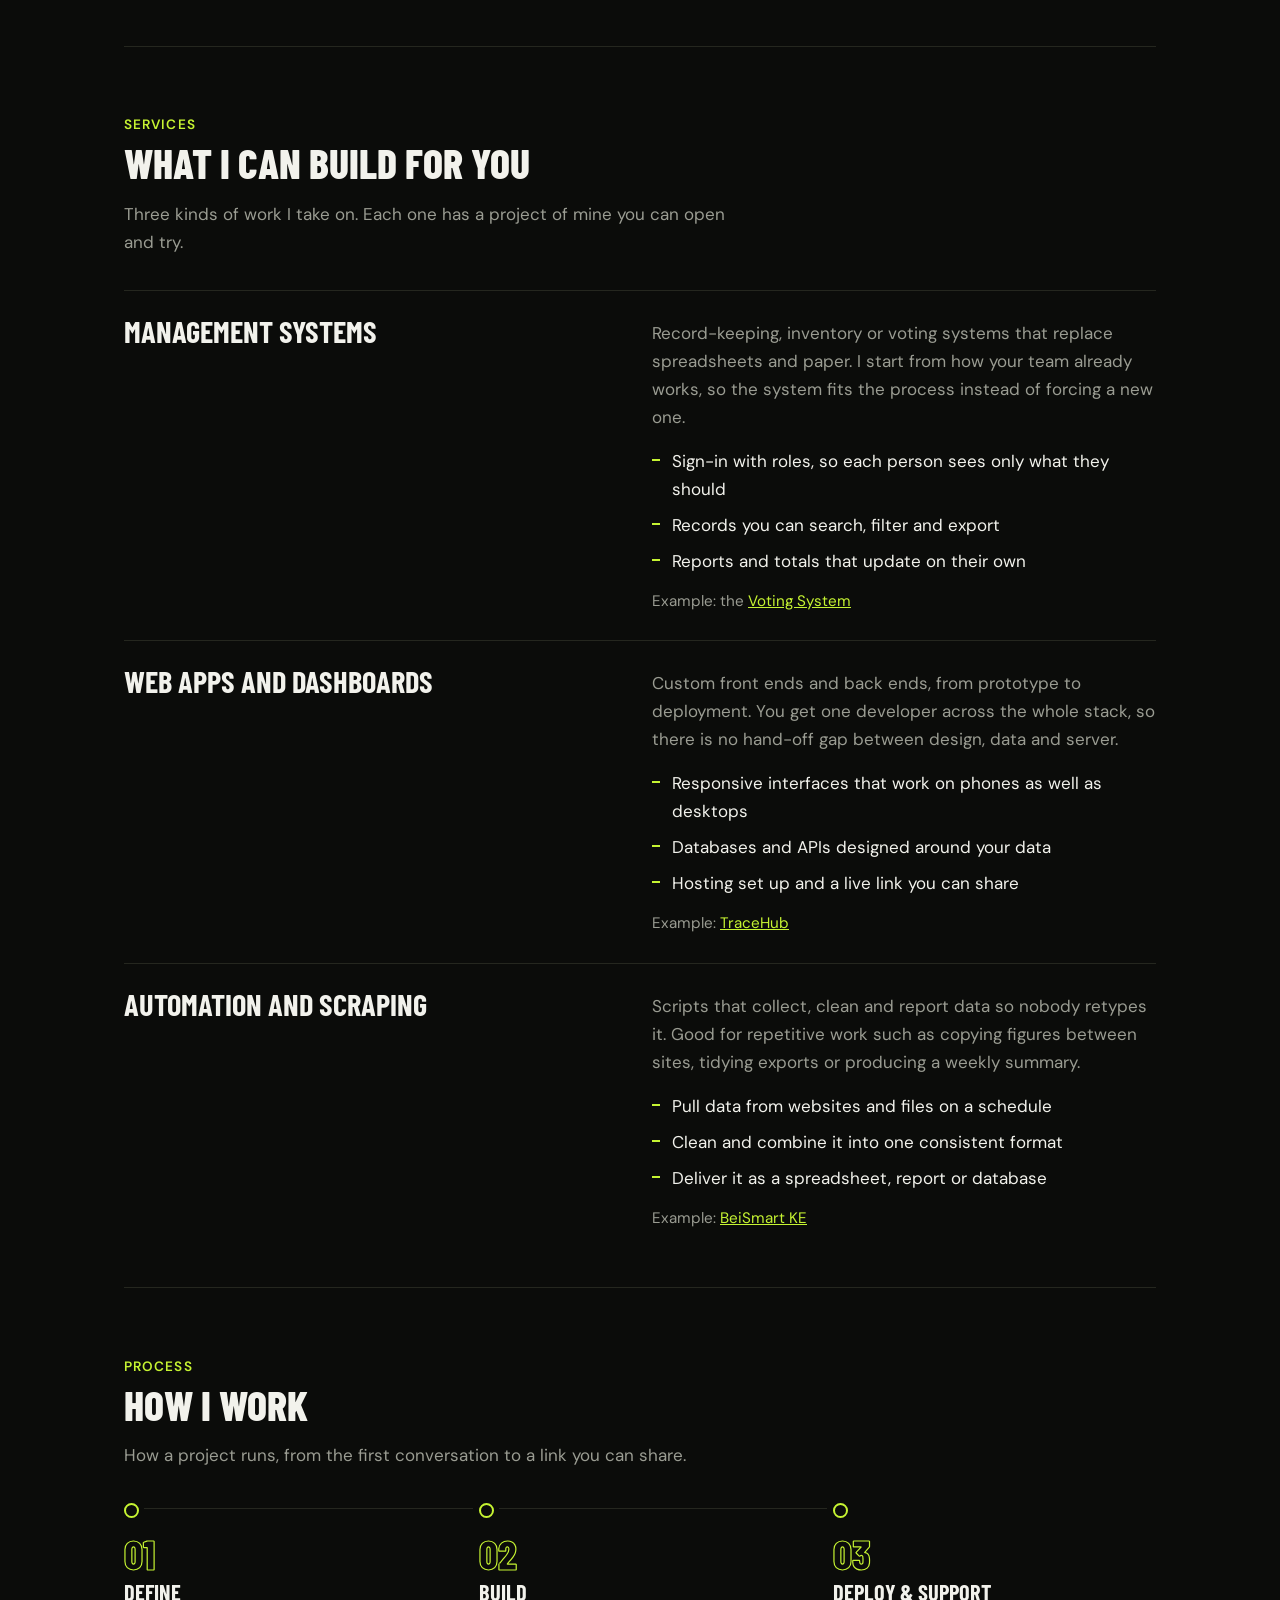
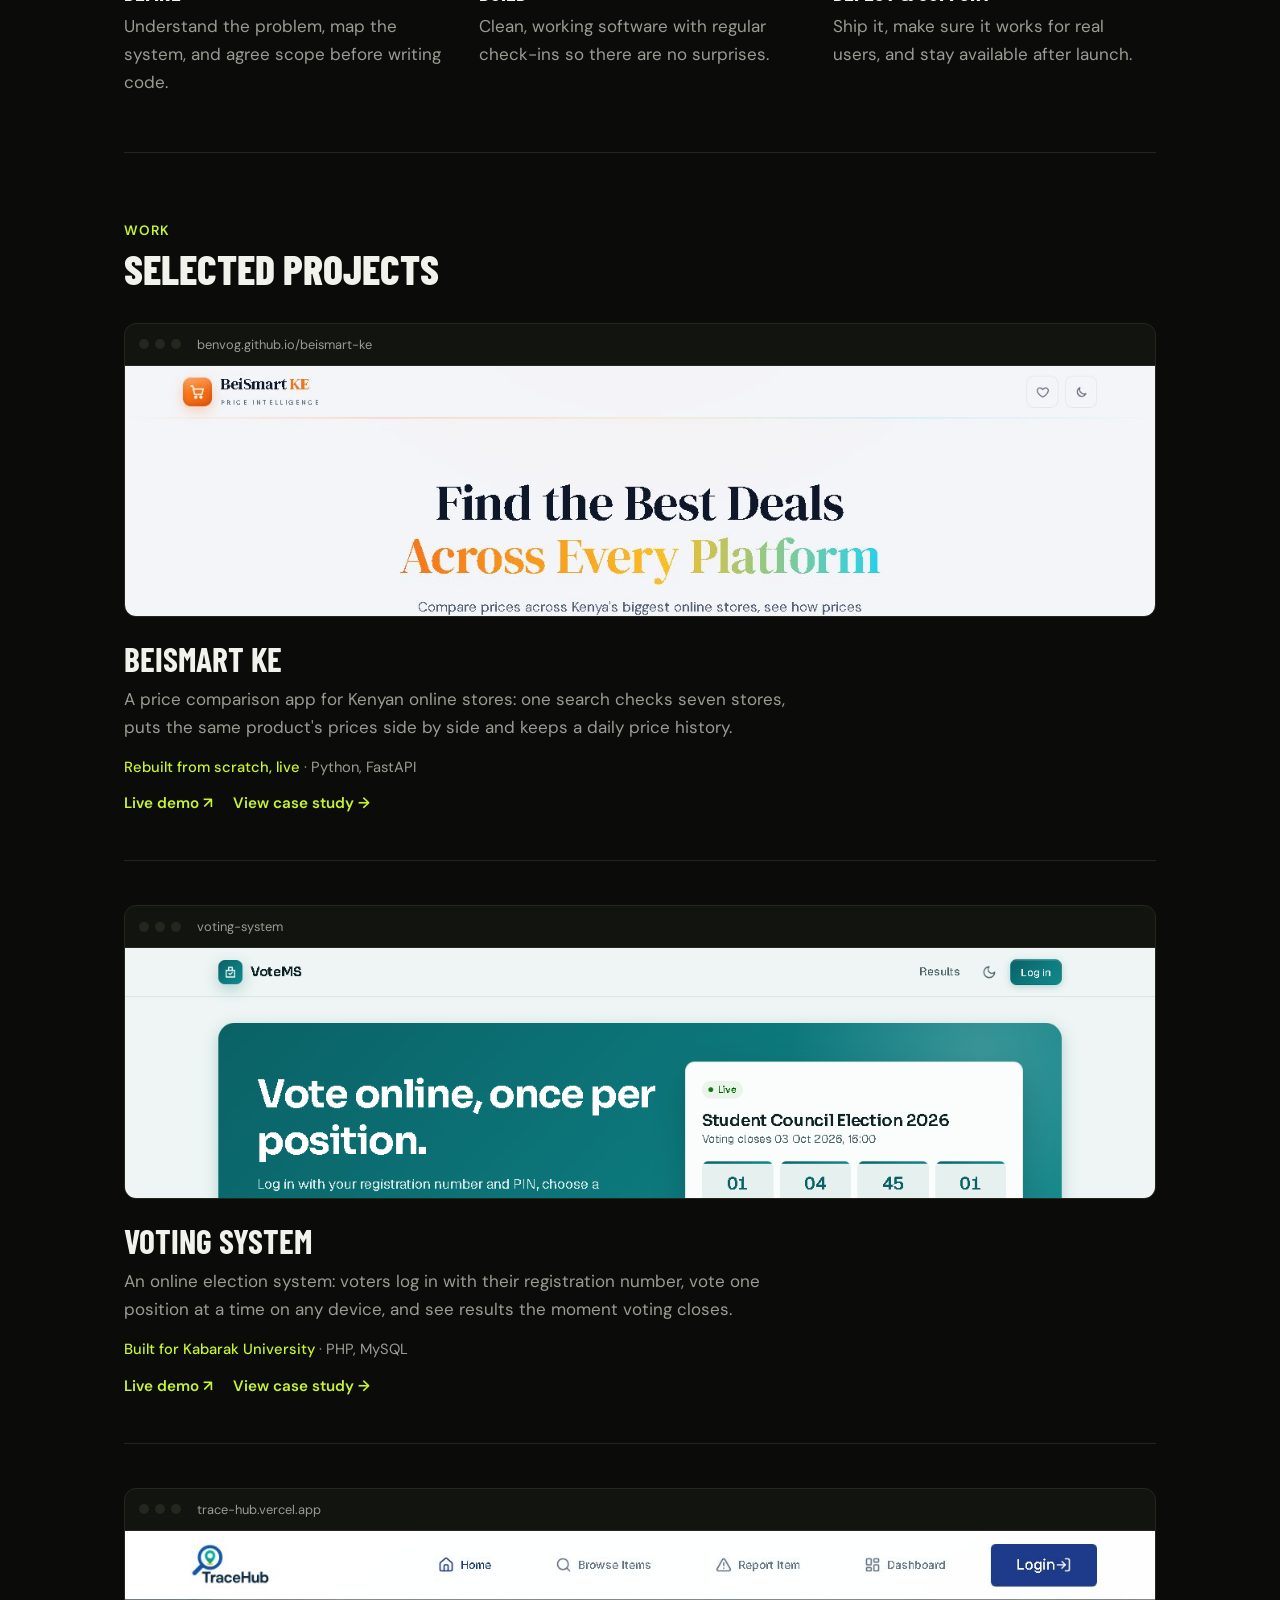
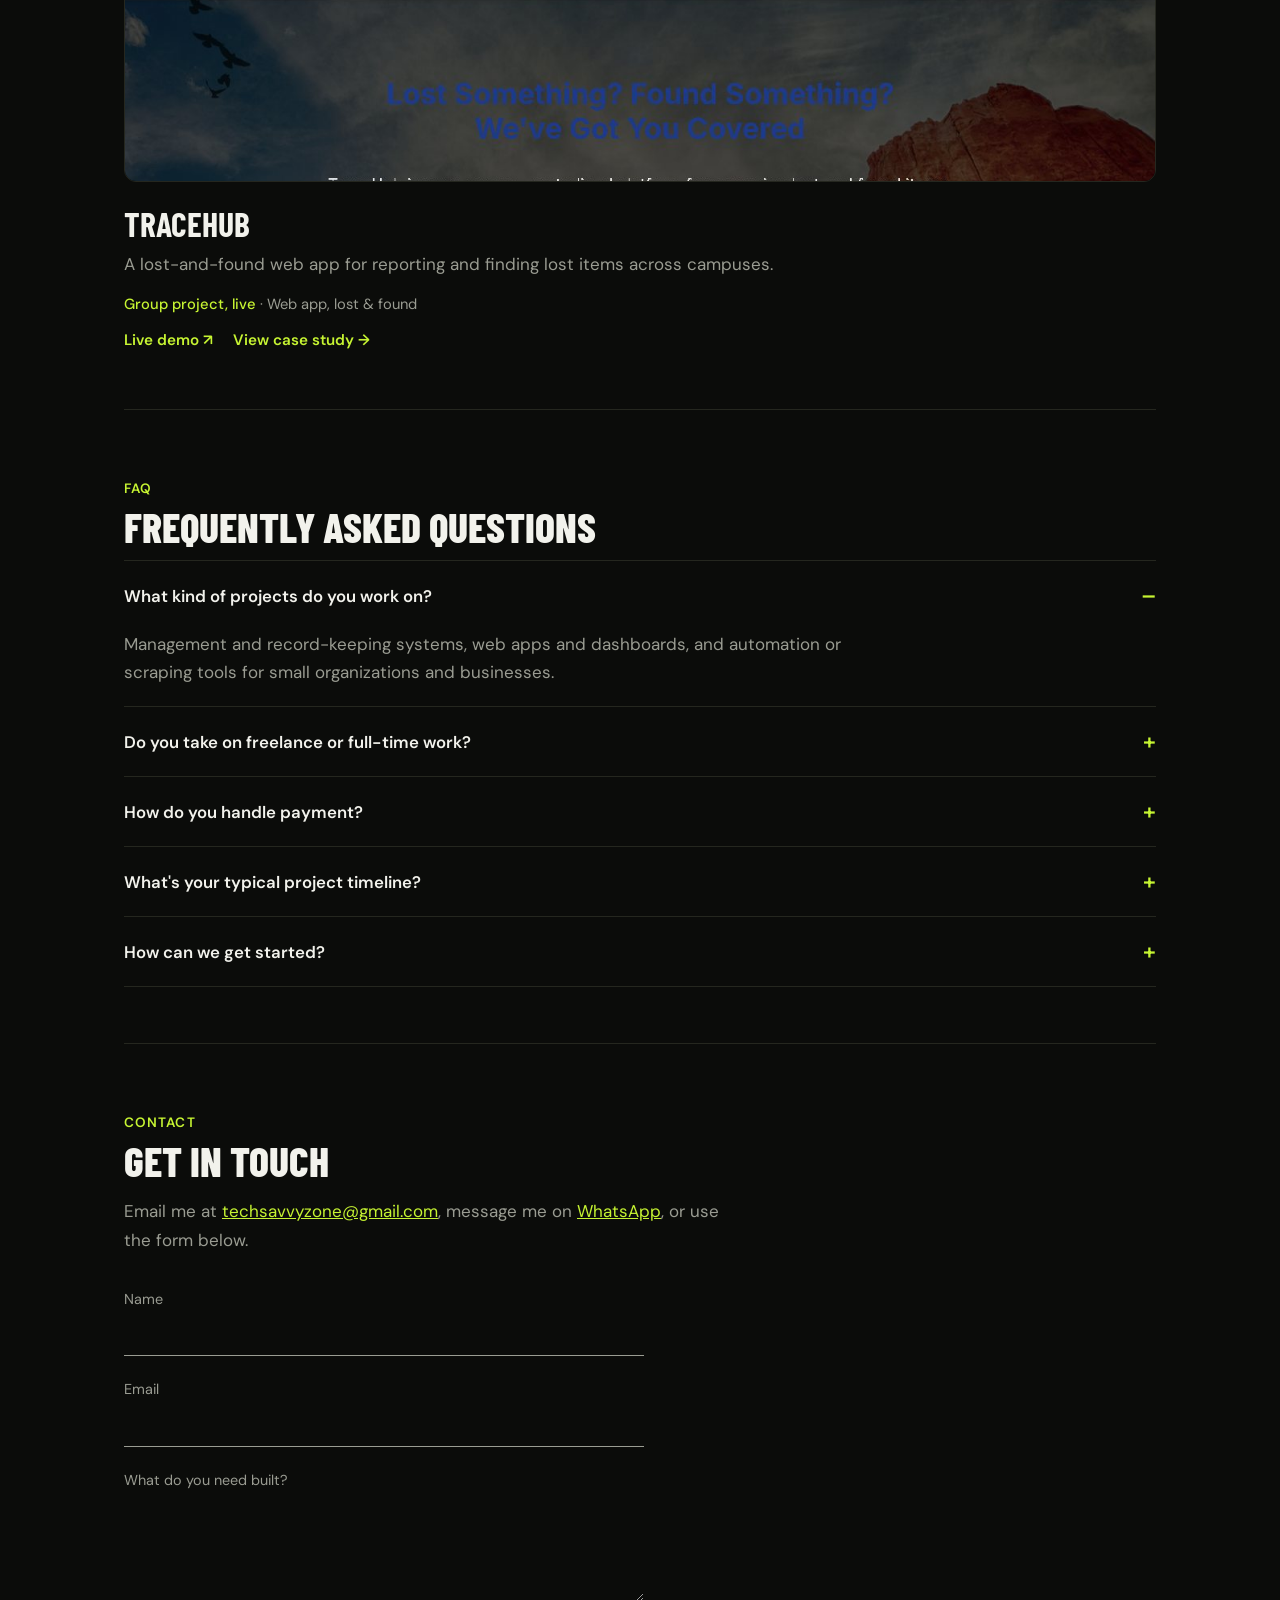
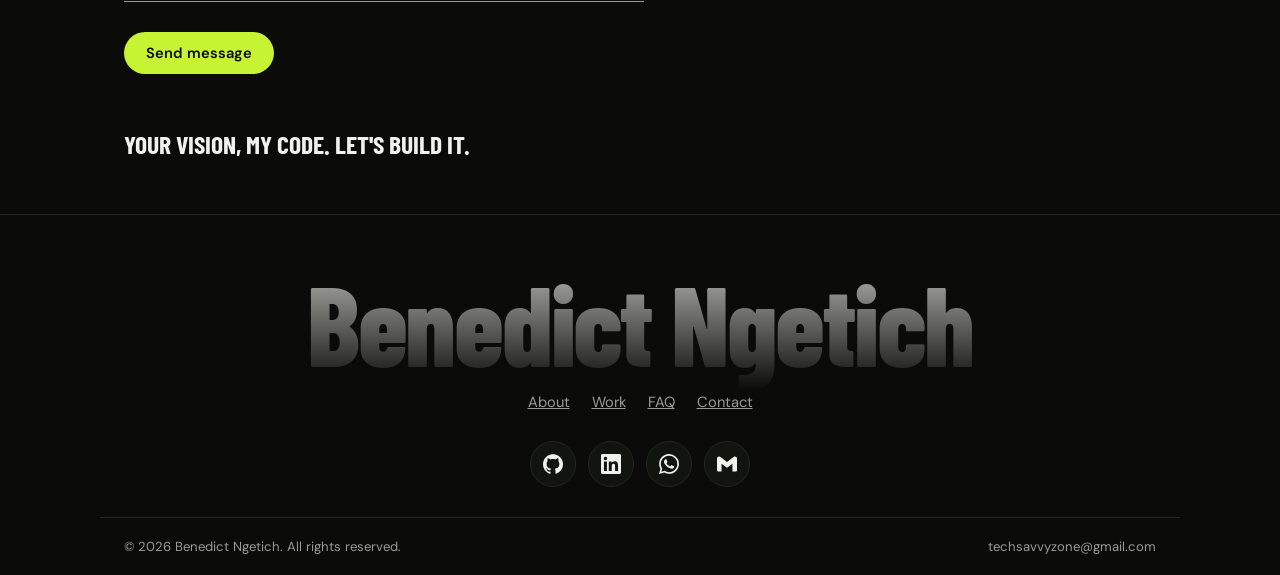
==== commit 0080b6a9: "Add GoatCounter visitor counts Co-Authored-By: Claude Opus 5.5 <noreply@anthropic.com>" ====
--- a/index.html
+++ b/index.html
@@ -178,5 +178,6 @@
 </footer>
 
 <script src="script.js"></script>
+<script data-goatcounter="https://benvog.goatcounter.com/count" async src="https://gc.zgo.at/count.v5.js" integrity="sha384-atnOLvQb9t+jTSipvd75X2yginT4PjVbqDdlJAmxMm+wYElFmeR6EmLP5bYeoRVQ" crossorigin="anonymous"></script>
 </body>
 </html>
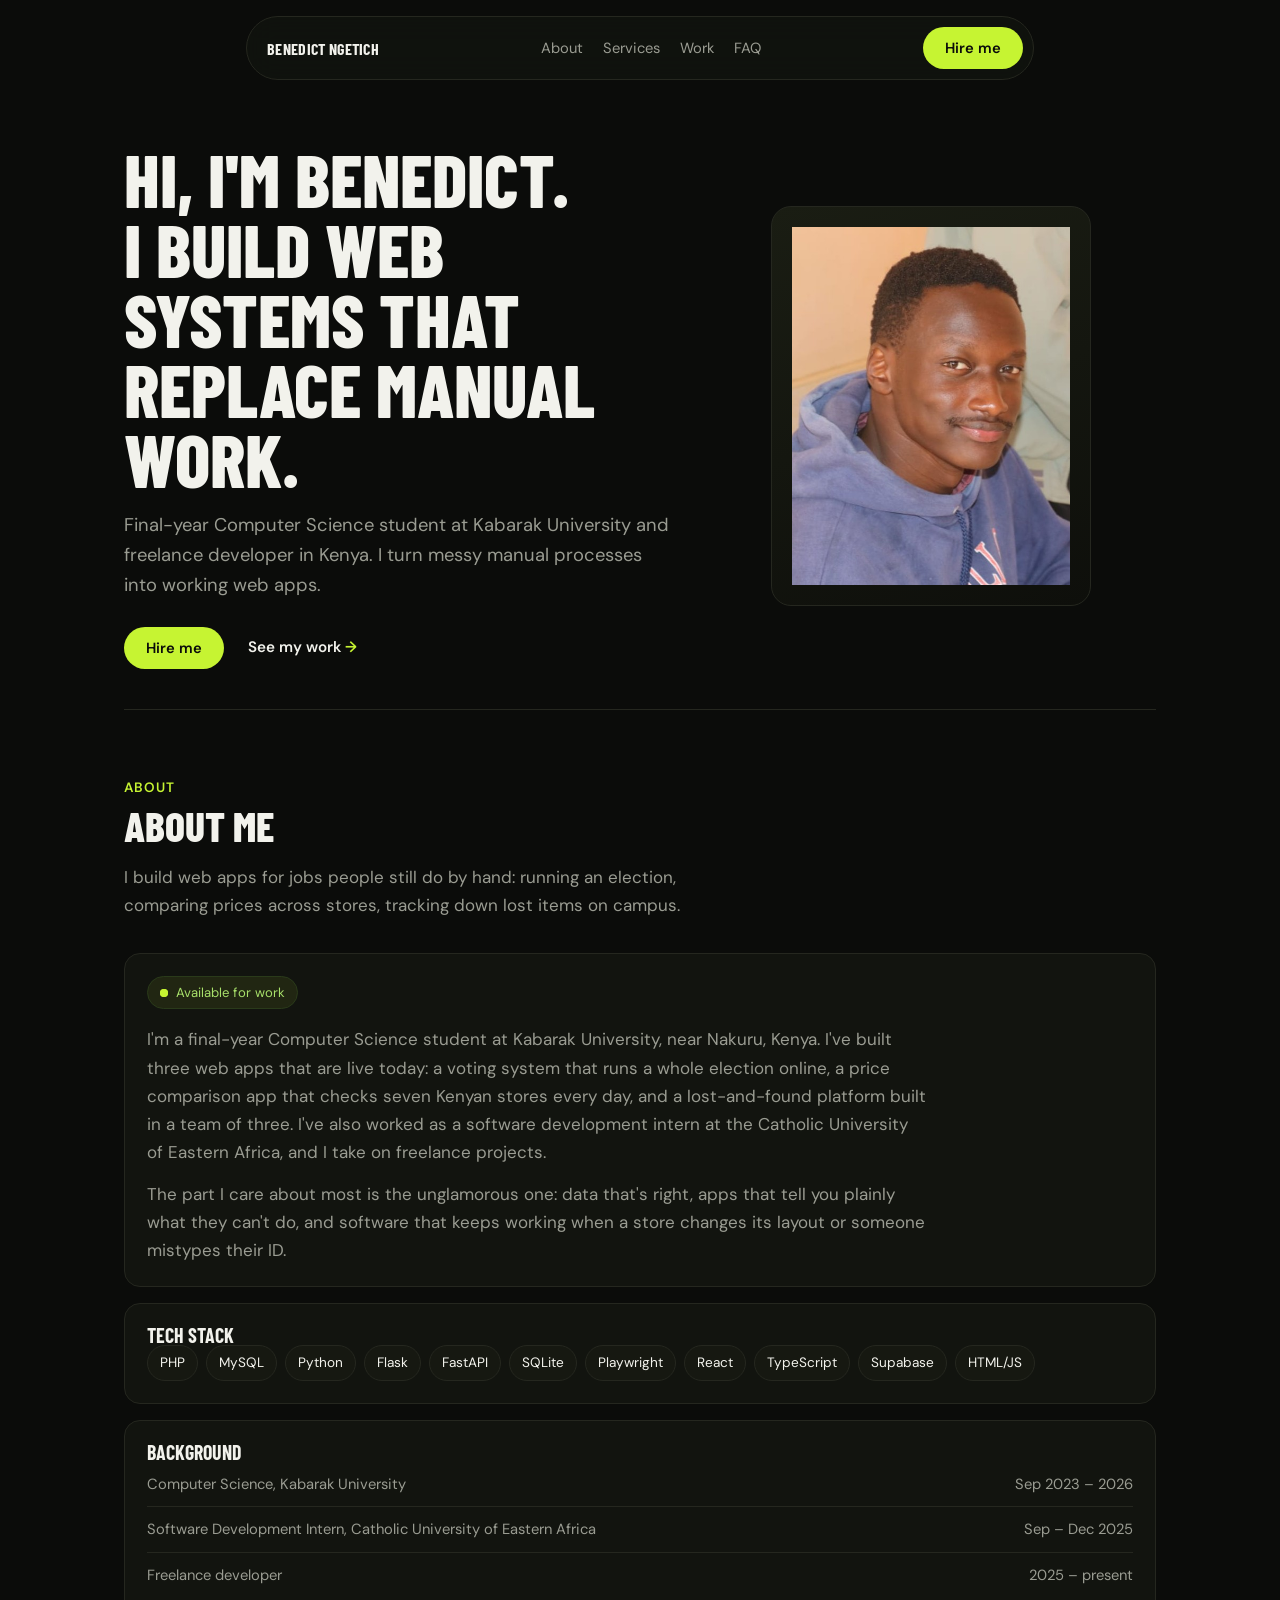
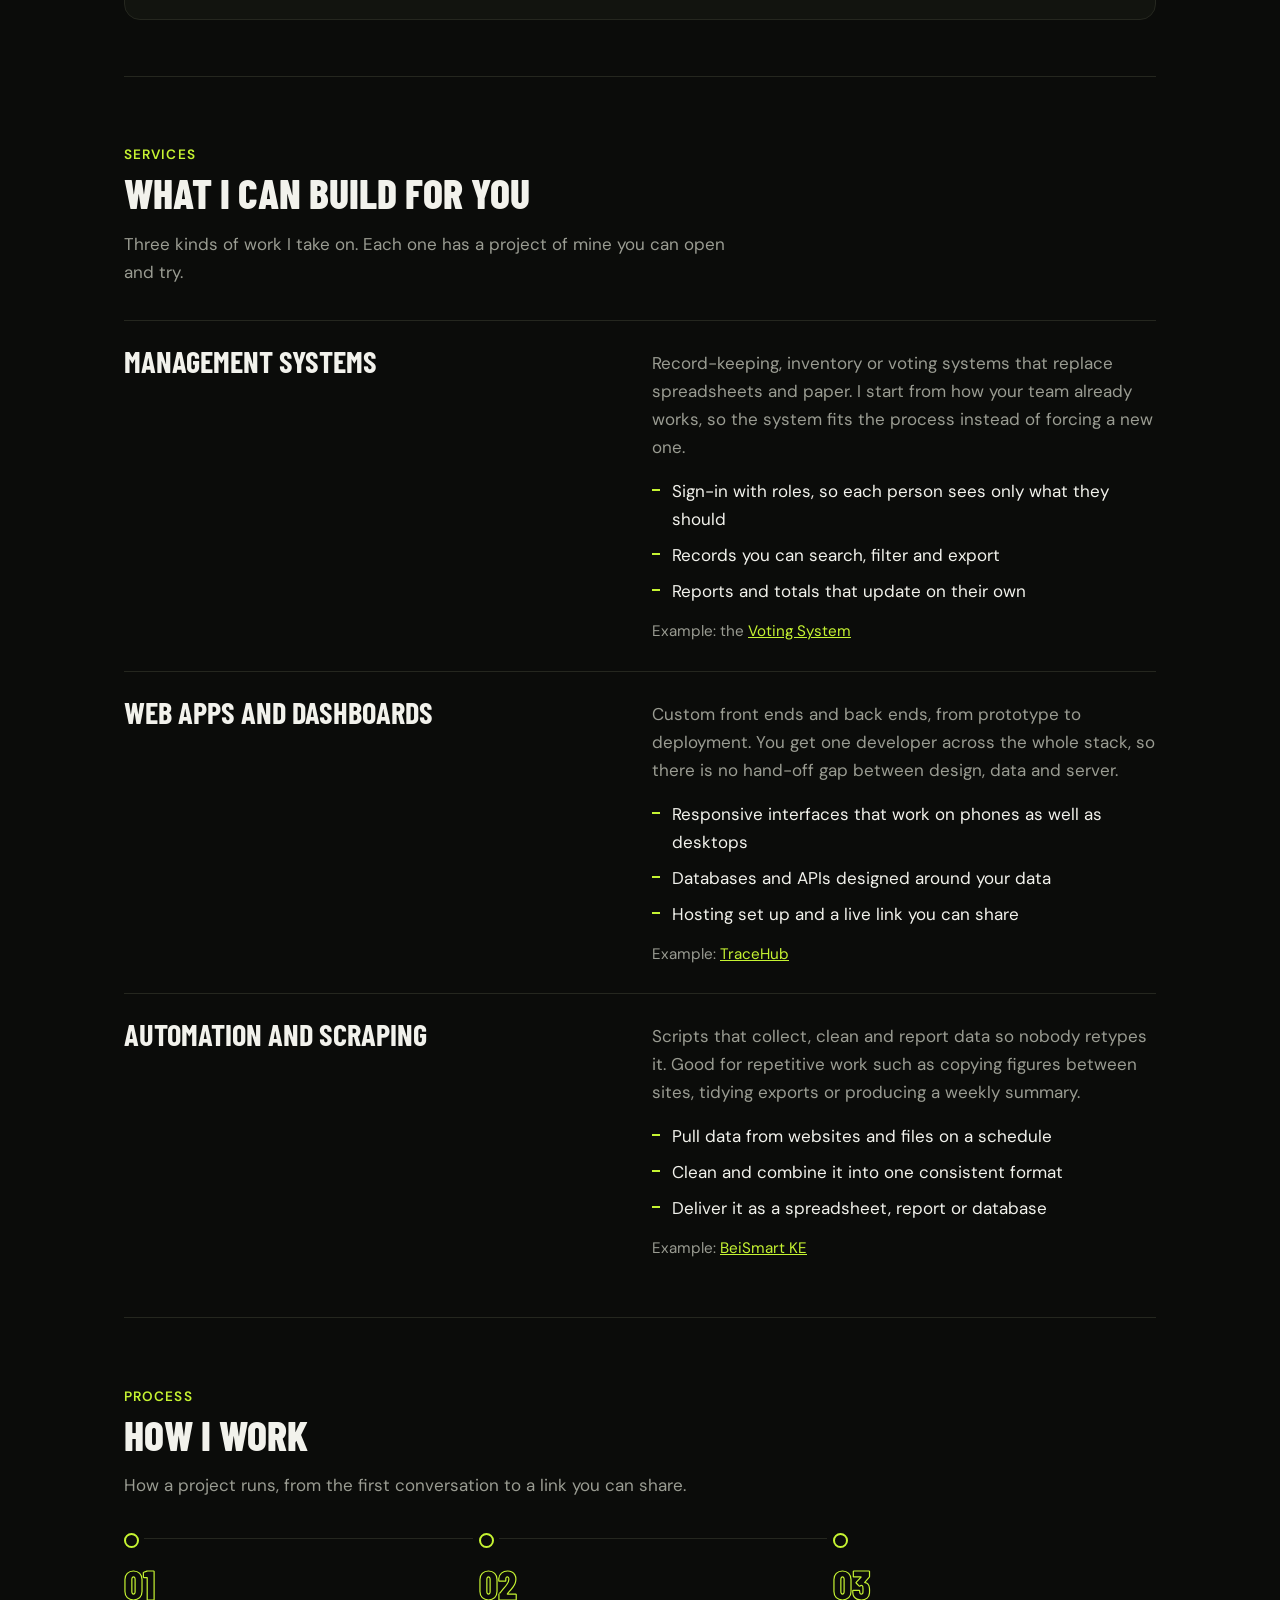
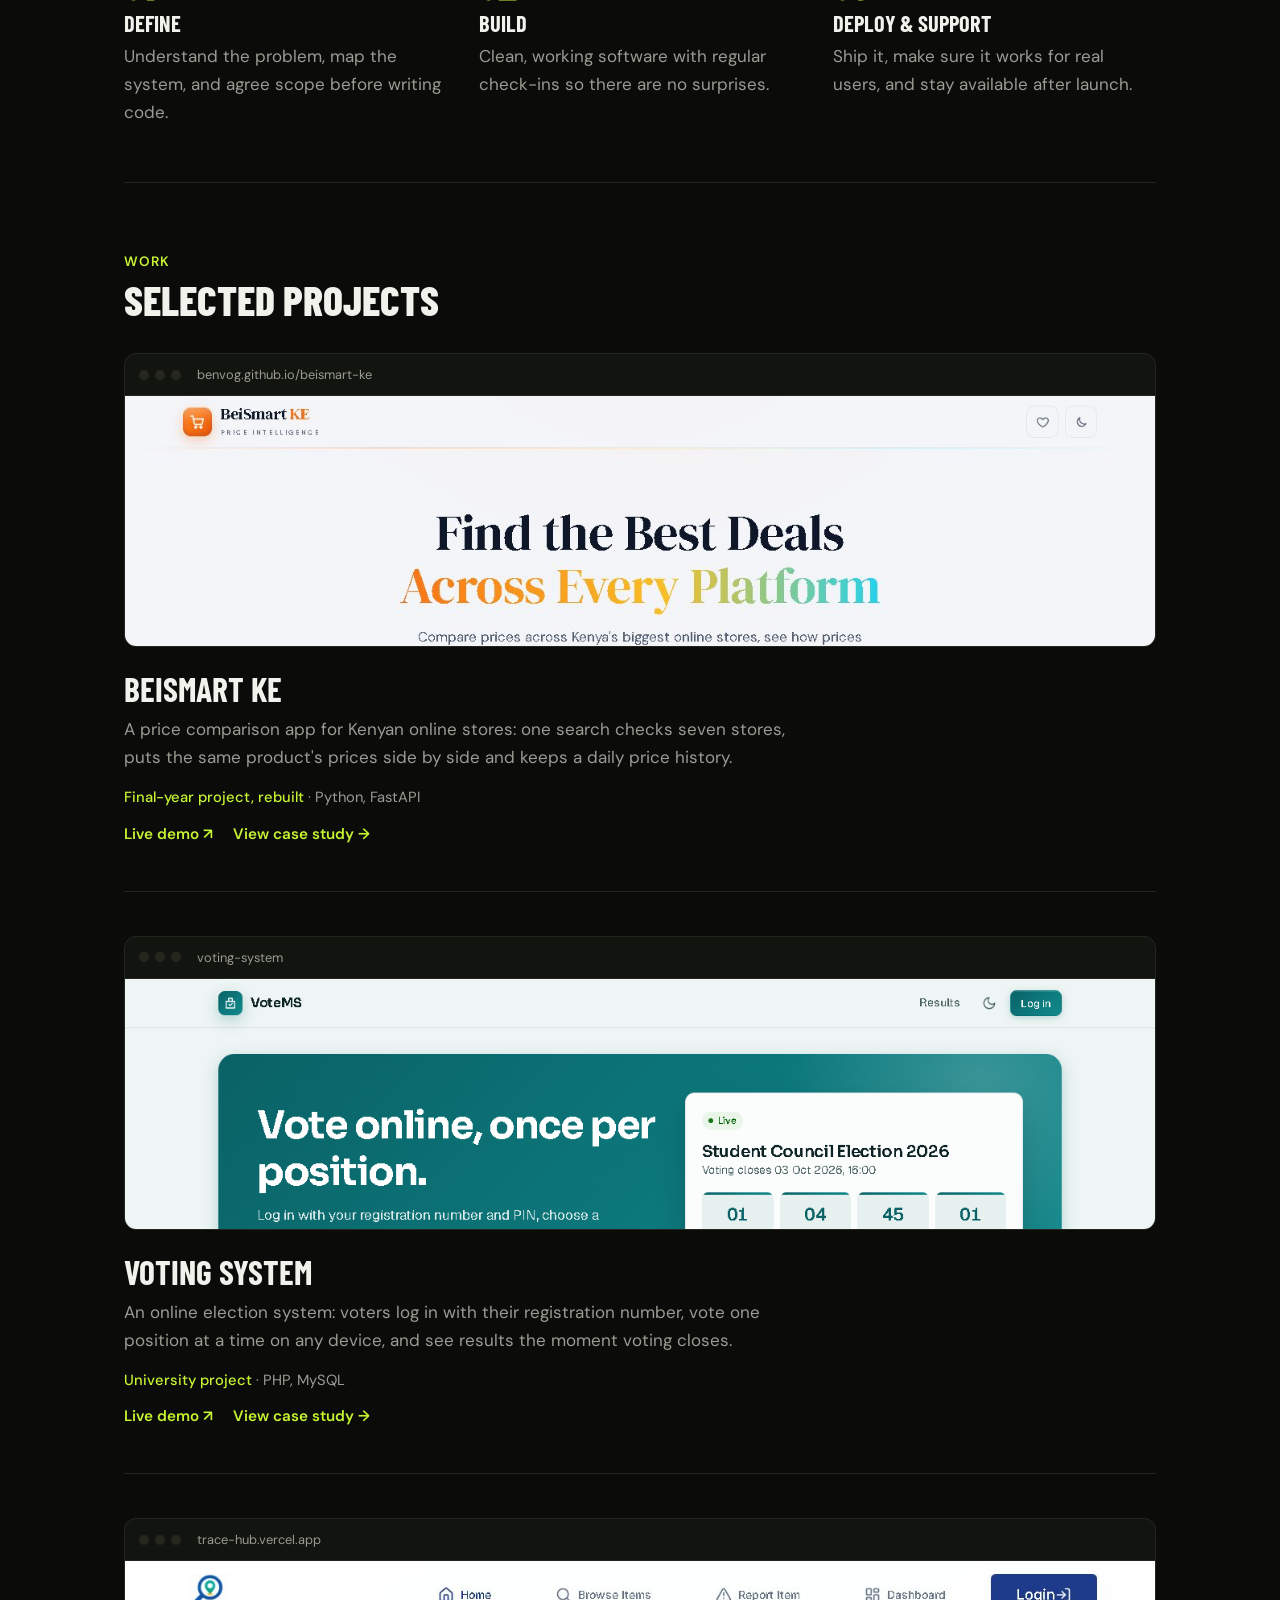
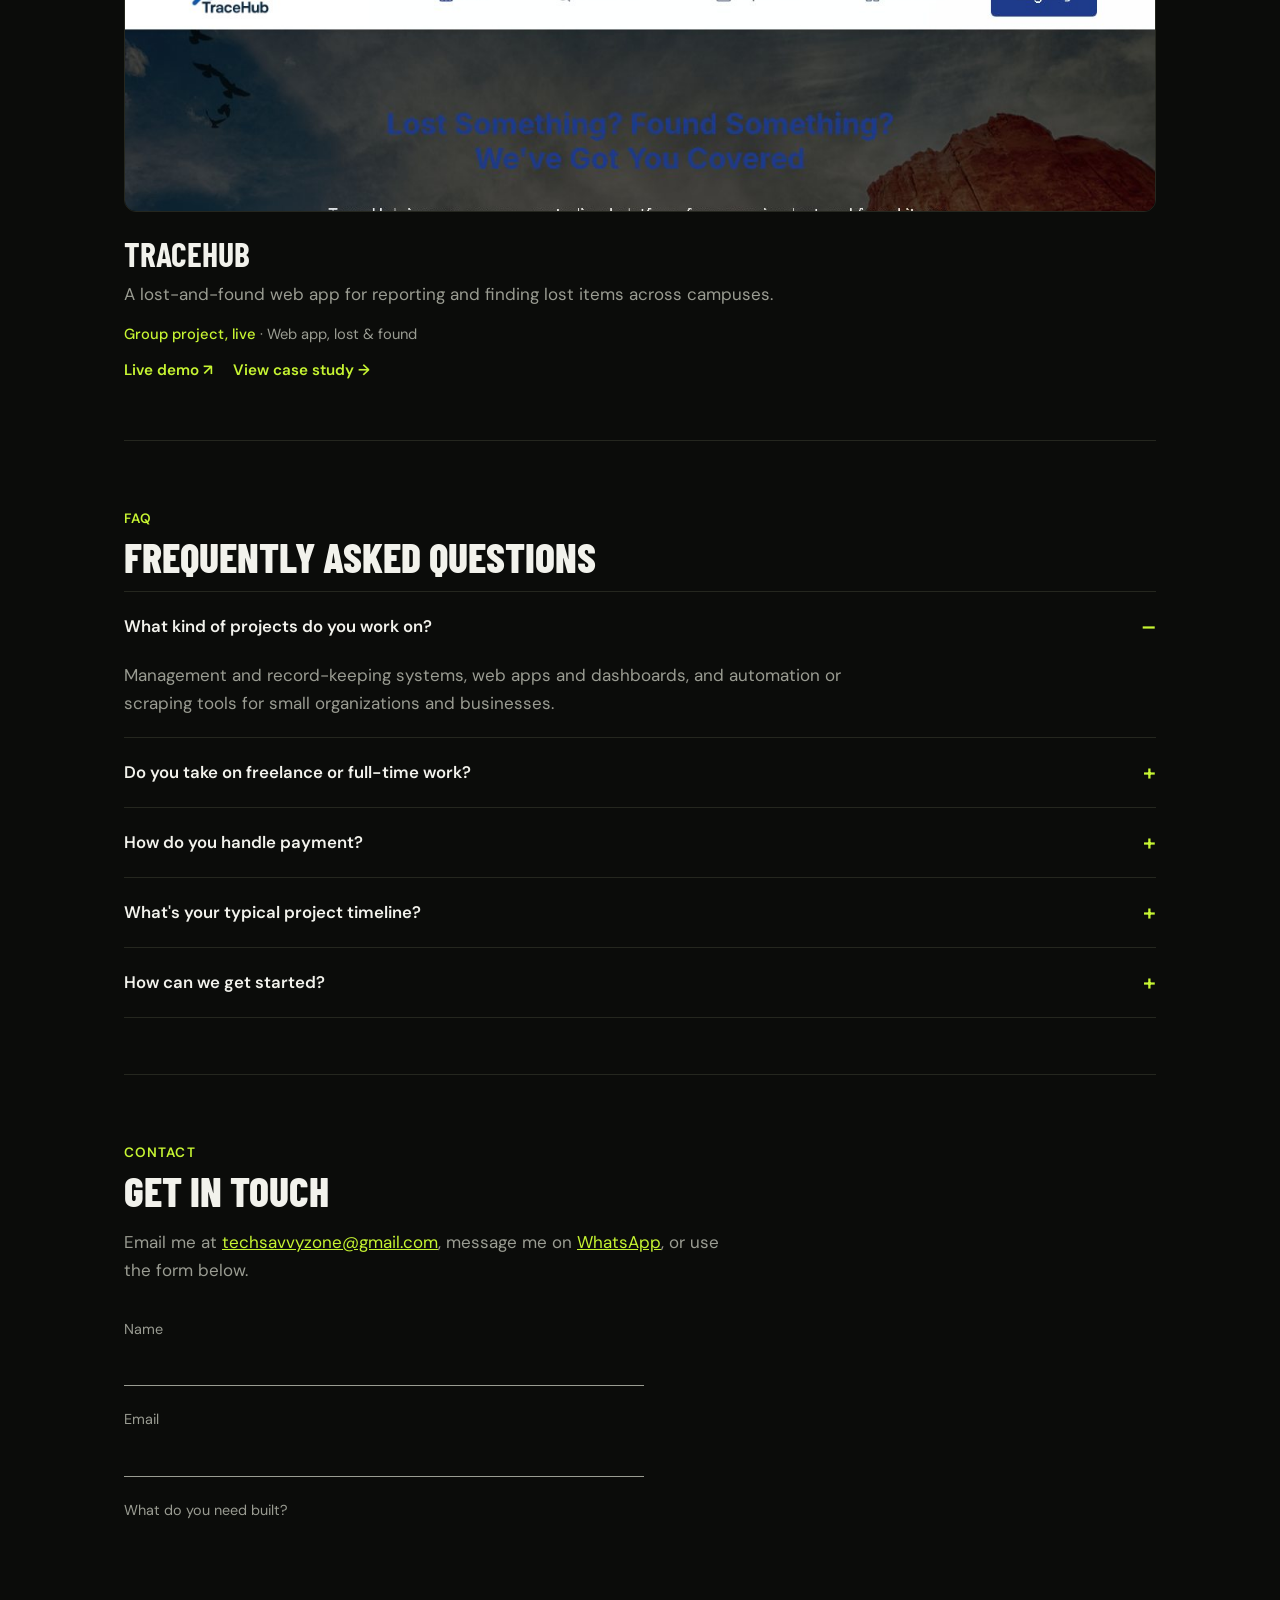
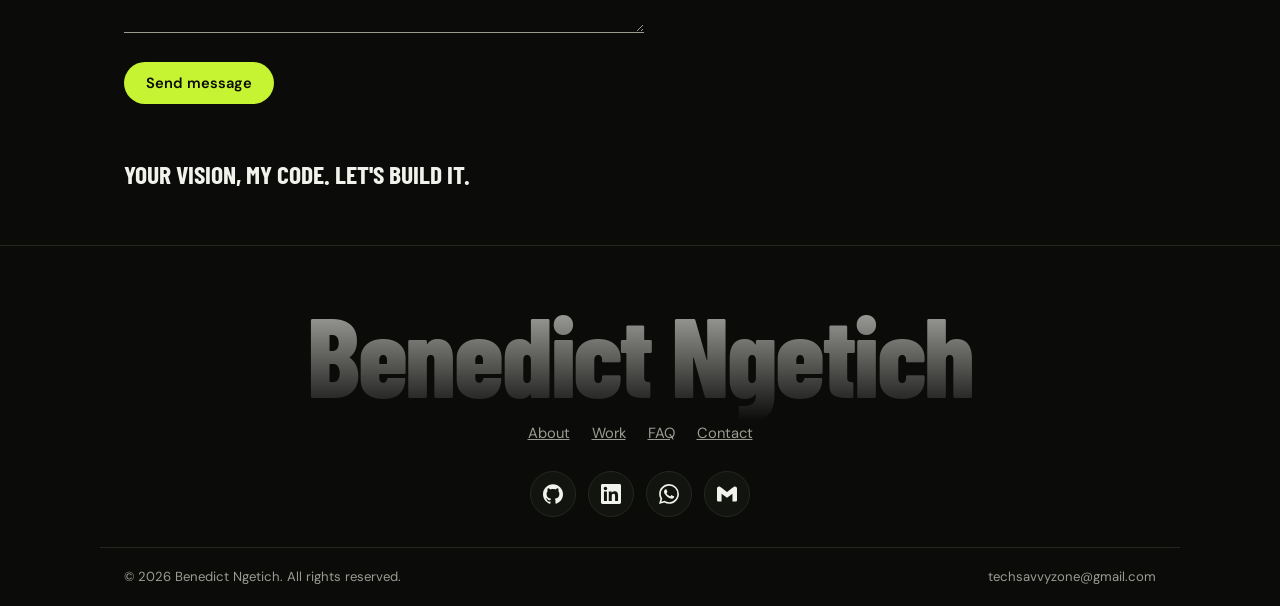
==== commit 5e42bc87: "Back to the original wording Co-Authored-By: Claude Opus 5.5 <noreply@anthropic.com>" ====
--- a/index.html
+++ b/index.html
@@ -3,12 +3,12 @@
 <head>
 <meta charset="utf-8">
 <meta name="viewport" content="width=device-width, initial-scale=1">
-<meta name="description" content="Freelance web developer in Kenya with three web apps live today. I turn messy manual processes into working software.">
+<meta name="description" content="Final-year Computer Science student at Kabarak University and freelance developer in Kenya. I turn messy manual processes into working web apps.">
 <meta name="theme-color" content="#0b0c0a">
 <meta name="google-site-verification" content="tU9W8W1TGchvx298mYUDukljhcA0gjnXaJZo7WVB7sc">
 <meta property="og:type" content="website">
 <meta property="og:title" content="Benedict Ngetich — Web developer, Kenya">
-<meta property="og:description" content="Freelance web developer in Kenya with three web apps live today. I turn messy manual processes into working software.">
+<meta property="og:description" content="Final-year Computer Science student at Kabarak University and freelance developer in Kenya. I turn messy manual processes into working web apps.">
 <meta property="og:url" content="https://benvog.github.io/">
 <meta property="og:image" content="https://benvog.github.io/assets/og-home.jpg">
 <meta property="og:image:width" content="1200">
@@ -38,7 +38,7 @@
 <header class="hero">
 <div>
 <h1>Hi, I'm Benedict.<br>I build web systems that replace manual work.</h1>
-<p class="sub">Freelance web developer in Kenya with three web apps live today. I turn messy manual processes into working software.</p>
+<p class="sub">Final-year Computer Science student at Kabarak University and freelance developer in Kenya. I turn messy manual processes into working web apps.</p>
 <div class="cta"><a class="btn" href="#contact">Hire me</a><a class="textlink" href="#work">See my work <span aria-hidden="true">→</span></a></div>
 </div>
 <div class="photo">
@@ -49,11 +49,11 @@
 <section id="about">
 <p class="eyebrow">About</p>
 <h2>About me</h2>
-<p class="lede">I build web apps for jobs people still do by hand: running an election, comparing prices across stores, tracking down lost items.</p>
+<p class="lede">I build web apps for jobs people still do by hand: running an election, comparing prices across stores, tracking down lost items on campus.</p>
 <div class="bento">
 <div class="card">
 <span class="status"><i></i>Available for work</span>
-<p>I'm a web developer based in Nakuru, Kenya. I've built three web apps that are live today: a voting system that runs a whole election online, a price comparison app that checks seven Kenyan stores every day, and a lost-and-found platform built in a team of three. I've also worked as a software development intern at the Catholic University of Eastern Africa, and I take on freelance projects.</p>
+<p>I'm a final-year Computer Science student at Kabarak University, near Nakuru, Kenya. I've built three web apps that are live today: a voting system that runs a whole election online, a price comparison app that checks seven Kenyan stores every day, and a lost-and-found platform built in a team of three. I've also worked as a software development intern at the Catholic University of Eastern Africa, and I take on freelance projects.</p>
 <p>The part I care about most is the unglamorous one: data that's right, apps that tell you plainly what they can't do, and software that keeps working when a store changes its layout or someone mistypes their ID.</p>
 </div>
 </div>
@@ -63,9 +63,9 @@
 </div>
 <div class="card">
 <h3>Background</h3>
+<div class="meta bgrow"><span>Computer Science, Kabarak University</span><span>Sep 2023 – 2026</span></div>
+<div class="meta bgrow"><span>Software Development Intern, Catholic University of Eastern Africa</span><span>Sep – Dec 2025</span></div>
 <div class="meta bgrow"><span>Freelance developer</span><span>2025 – present</span></div>
-<div class="meta bgrow"><span>Software Development Intern, Catholic University of Eastern Africa</span><span>Sep – Dec 2025</span></div>
-<div class="meta bgrow"><span>BSc Computer Science, Kabarak University</span><span>2026</span></div>
 </div>
 </section>
 
@@ -100,7 +100,7 @@
 <div class="view"><div class="inner"><img src="assets/beismart-home.jpg" alt="BeiSmart KE home: a search box over this week's price drops" width="1280" height="800" loading="lazy"></div></div></div>
 <h3>BeiSmart KE</h3>
 <p>A price comparison app for Kenyan online stores: one search checks seven stores, puts the same product's prices side by side and keeps a daily price history.</p>
-<p class="meta"><span><b>Rebuilt from scratch, live</b> · Python, FastAPI</span><span class="links"><a class="caselink" href="https://benvog.github.io/beismart-ke/" target="_blank" rel="noopener">Live demo ↗</a><a class="caselink" href="case-beismart.html">View case study →</a></span></p>
+<p class="meta"><span><b>Final-year project, rebuilt</b> · Python, FastAPI</span><span class="links"><a class="caselink" href="https://benvog.github.io/beismart-ke/" target="_blank" rel="noopener">Live demo ↗</a><a class="caselink" href="case-beismart.html">View case study →</a></span></p>
 </article>
 
 <article class="proj rv">
@@ -108,7 +108,7 @@
 <div class="view"><div class="inner"><img src="assets/voting-landing.png" alt="VoteMS landing page with a live election countdown and turnout bar" width="1280" height="800" loading="lazy"></div></div></div>
 <h3>Voting System</h3>
 <p>An online election system: voters log in with their registration number, vote one position at a time on any device, and see results the moment voting closes.</p>
-<p class="meta"><span><b>Built for Kabarak University</b> · PHP, MySQL</span><span class="links"><a class="caselink" href="https://tally.xo.je" target="_blank" rel="noopener">Live demo ↗</a><a class="caselink" href="case-voting.html">View case study →</a></span></p>
+<p class="meta"><span><b>University project</b> · PHP, MySQL</span><span class="links"><a class="caselink" href="https://tally.xo.je" target="_blank" rel="noopener">Live demo ↗</a><a class="caselink" href="case-voting.html">View case study →</a></span></p>
 </article>
 
 <article class="proj rv">
@@ -133,7 +133,7 @@
 <h2>Frequently asked questions</h2>
 <div class="faq">
 <details class="faqitem" open><summary>What kind of projects do you work on?</summary><p>Management and record-keeping systems, web apps and dashboards, and automation or scraping tools for small organizations and businesses.</p></details>
-<details class="faqitem"><summary>Do you take on freelance or full-time work?</summary><p>Freelance projects now, and I'm open to full-time software engineering roles.</p></details>
+<details class="faqitem"><summary>Do you take on freelance or full-time work?</summary><p>Freelance projects now, and I'm open to full-time software engineering roles after graduation.</p></details>
 <details class="faqitem"><summary>How do you handle payment?</summary><p>By M-Pesa or bank transfer. How the payment is split, for example a deposit to start, depends on the project, and we agree on it before any work begins.</p></details>
 <details class="faqitem"><summary>What's your typical project timeline?</summary><p>A small site usually takes 1–2 weeks, and a larger web app or system 4–8 weeks. Once we've talked through what you need, I'll give you a timeline for your project.</p></details>
 <details class="faqitem"><summary>How can we get started?</summary><p>Reach out through the contact form below or on WhatsApp, and we'll talk through what you need.</p></details>
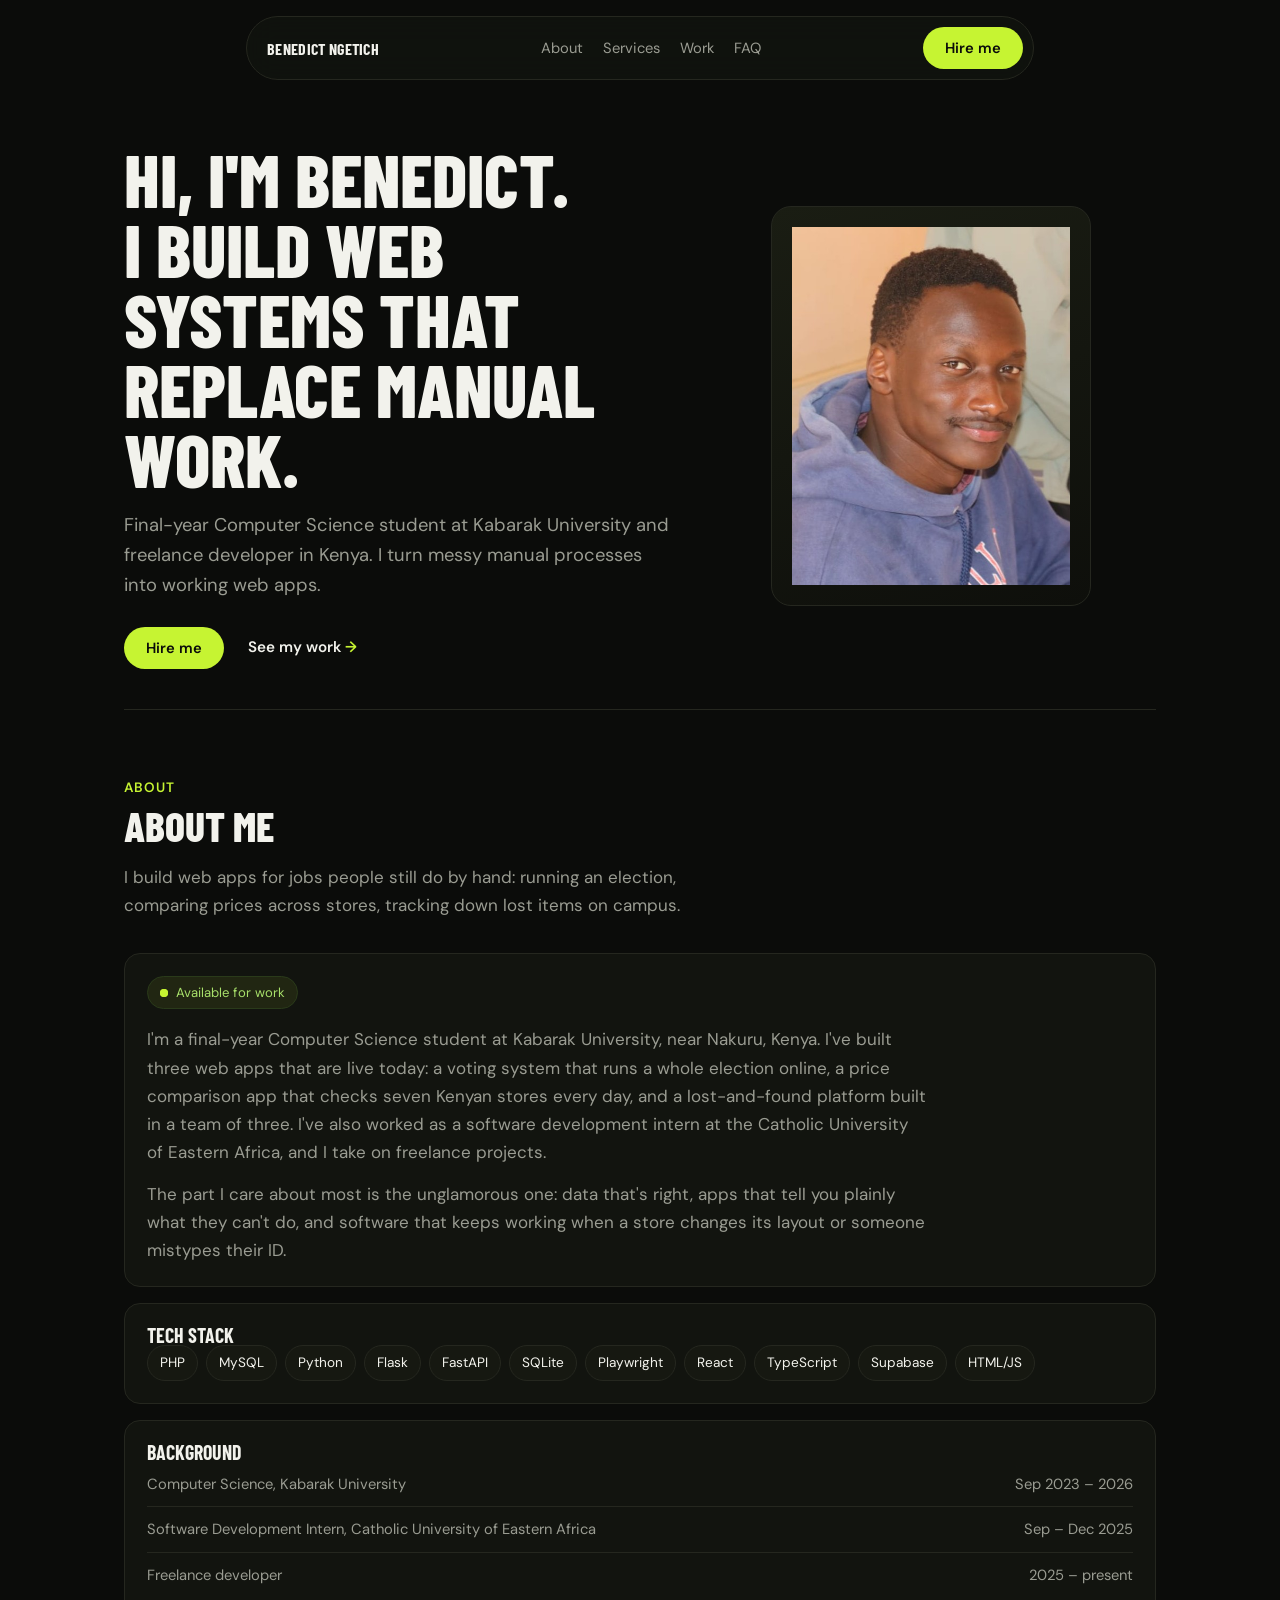
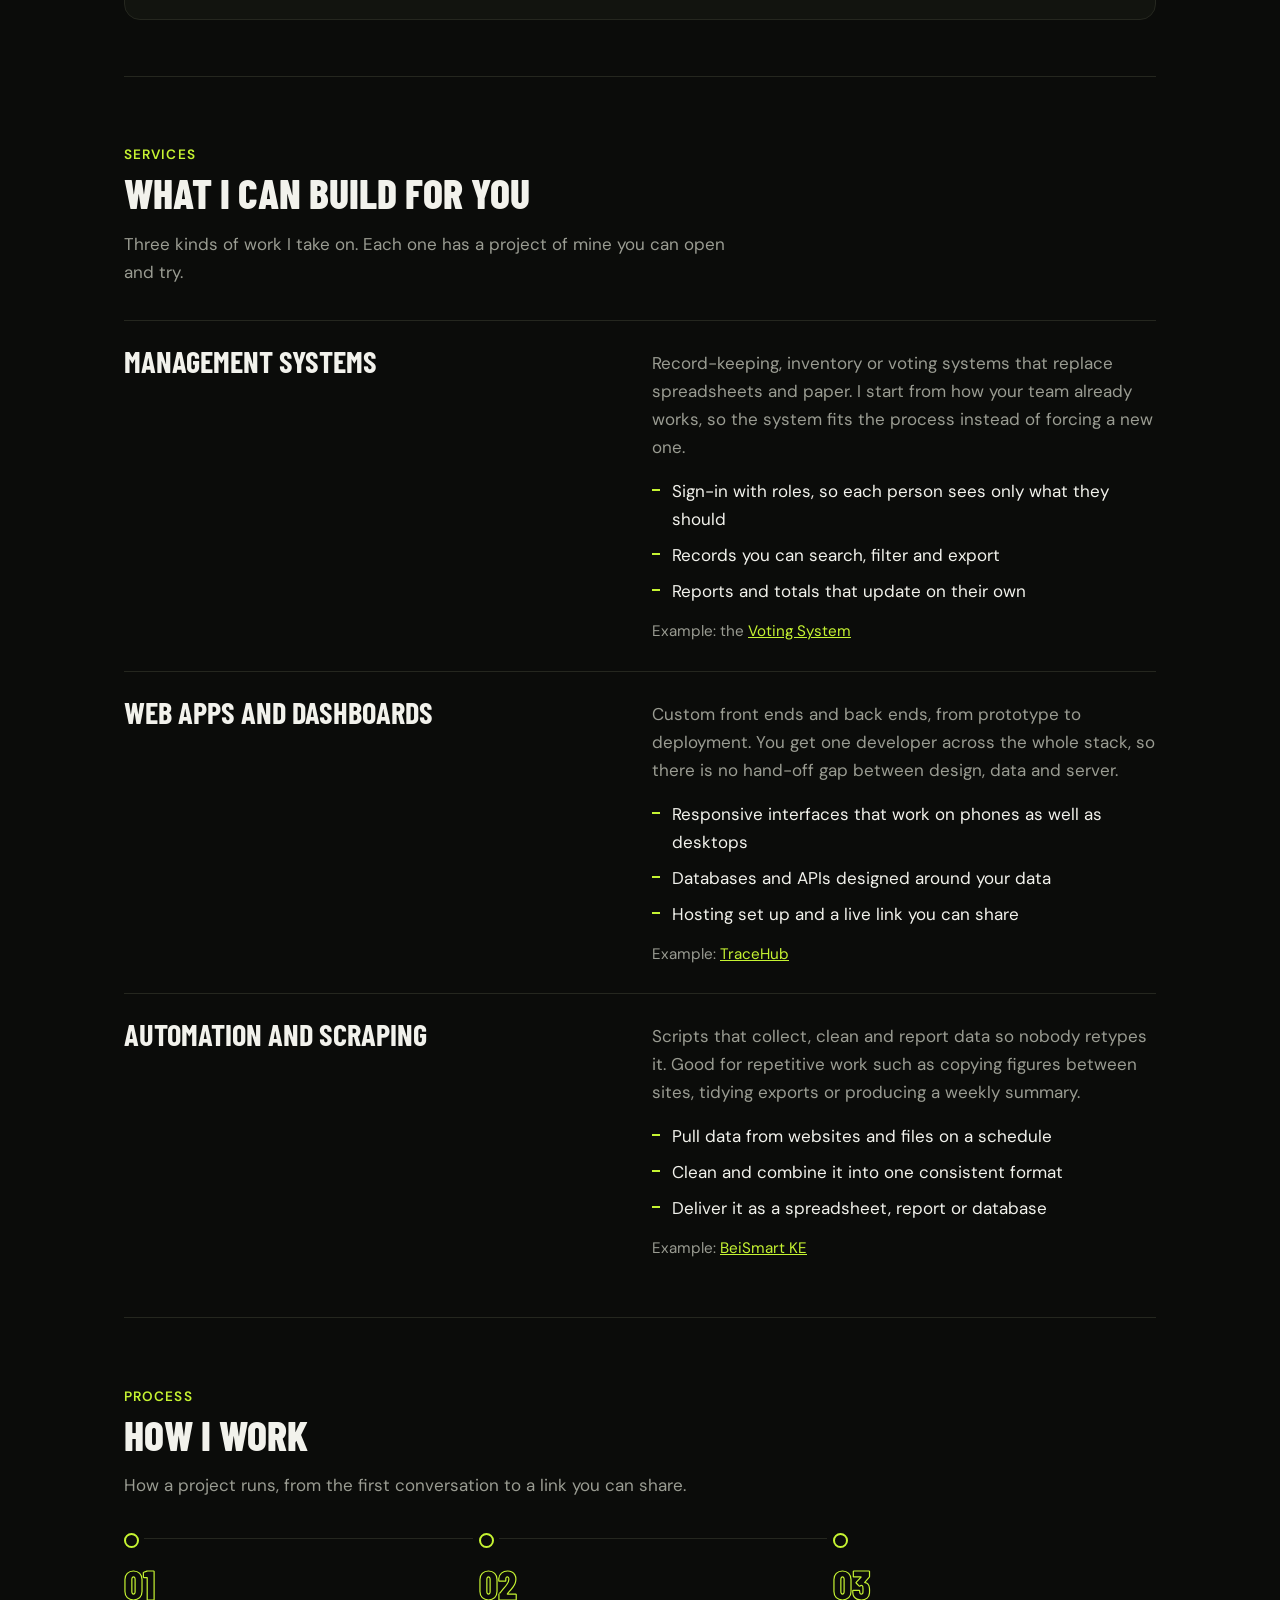
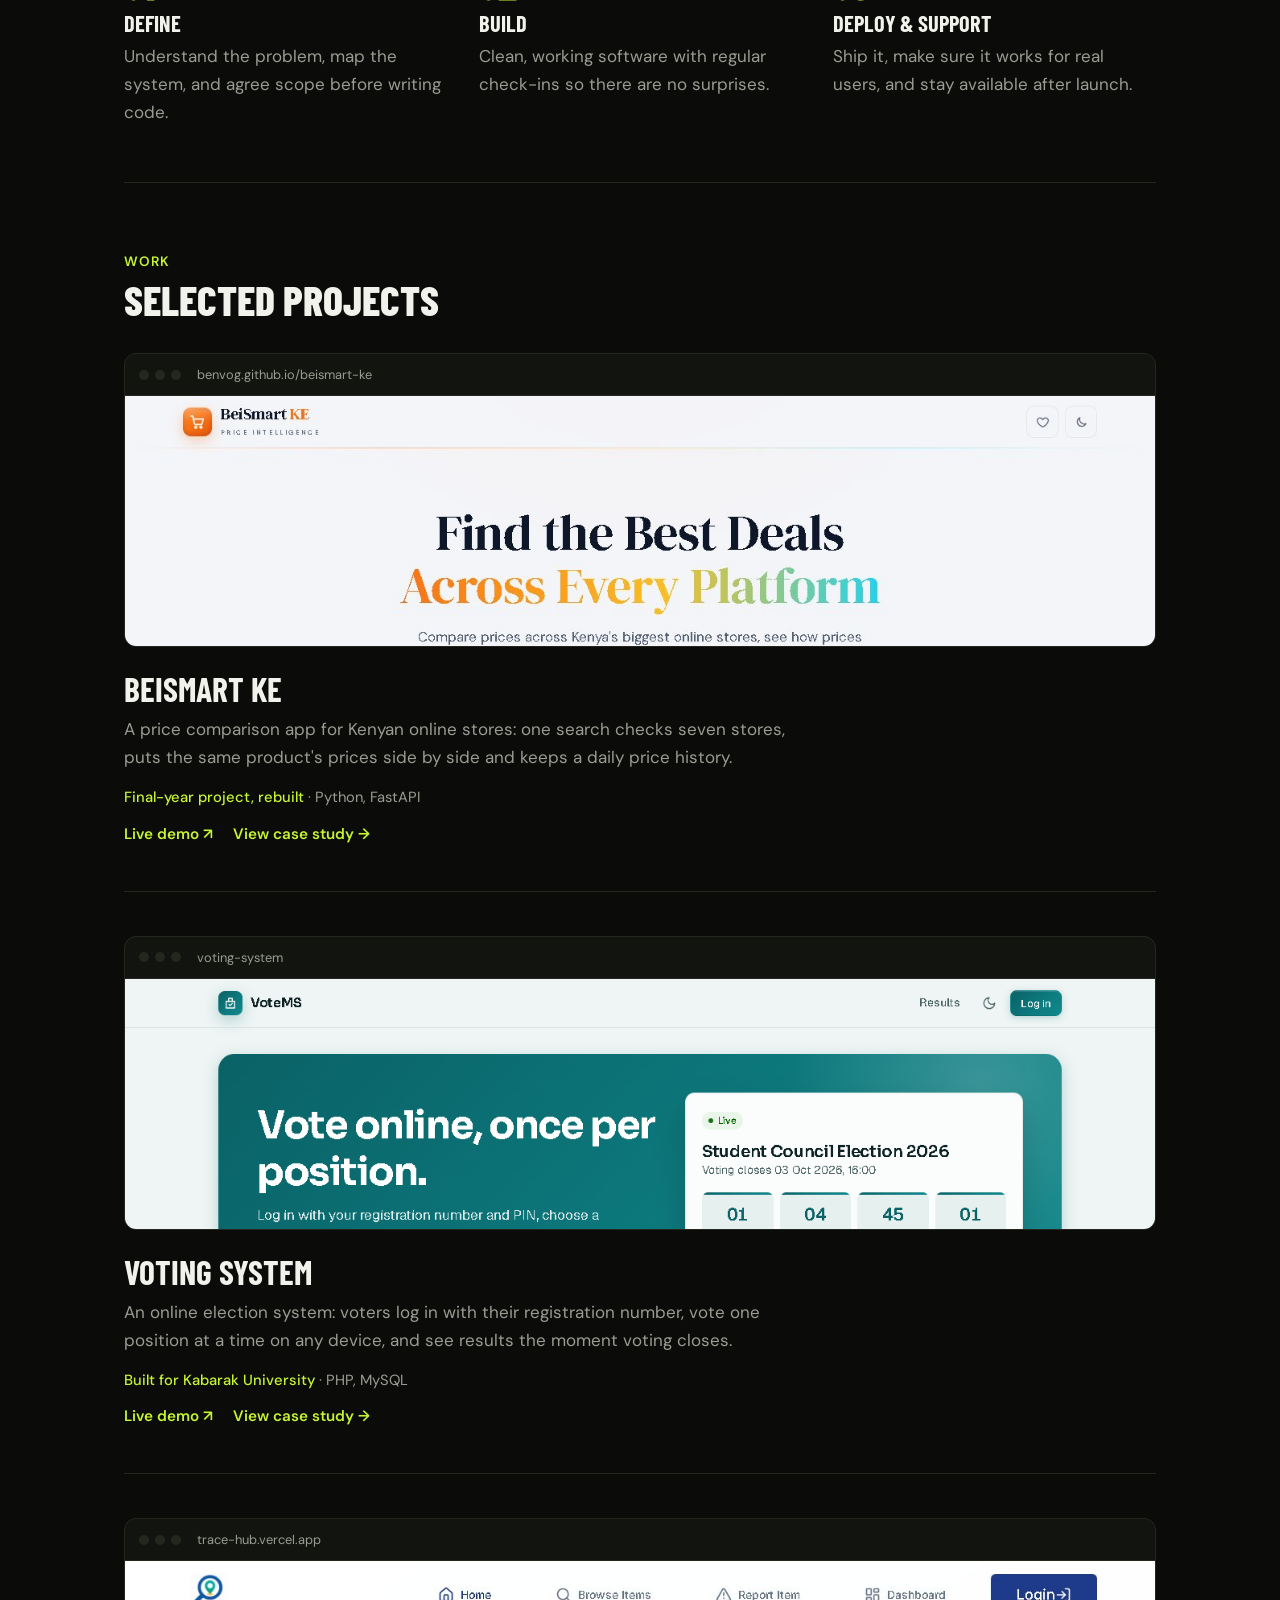
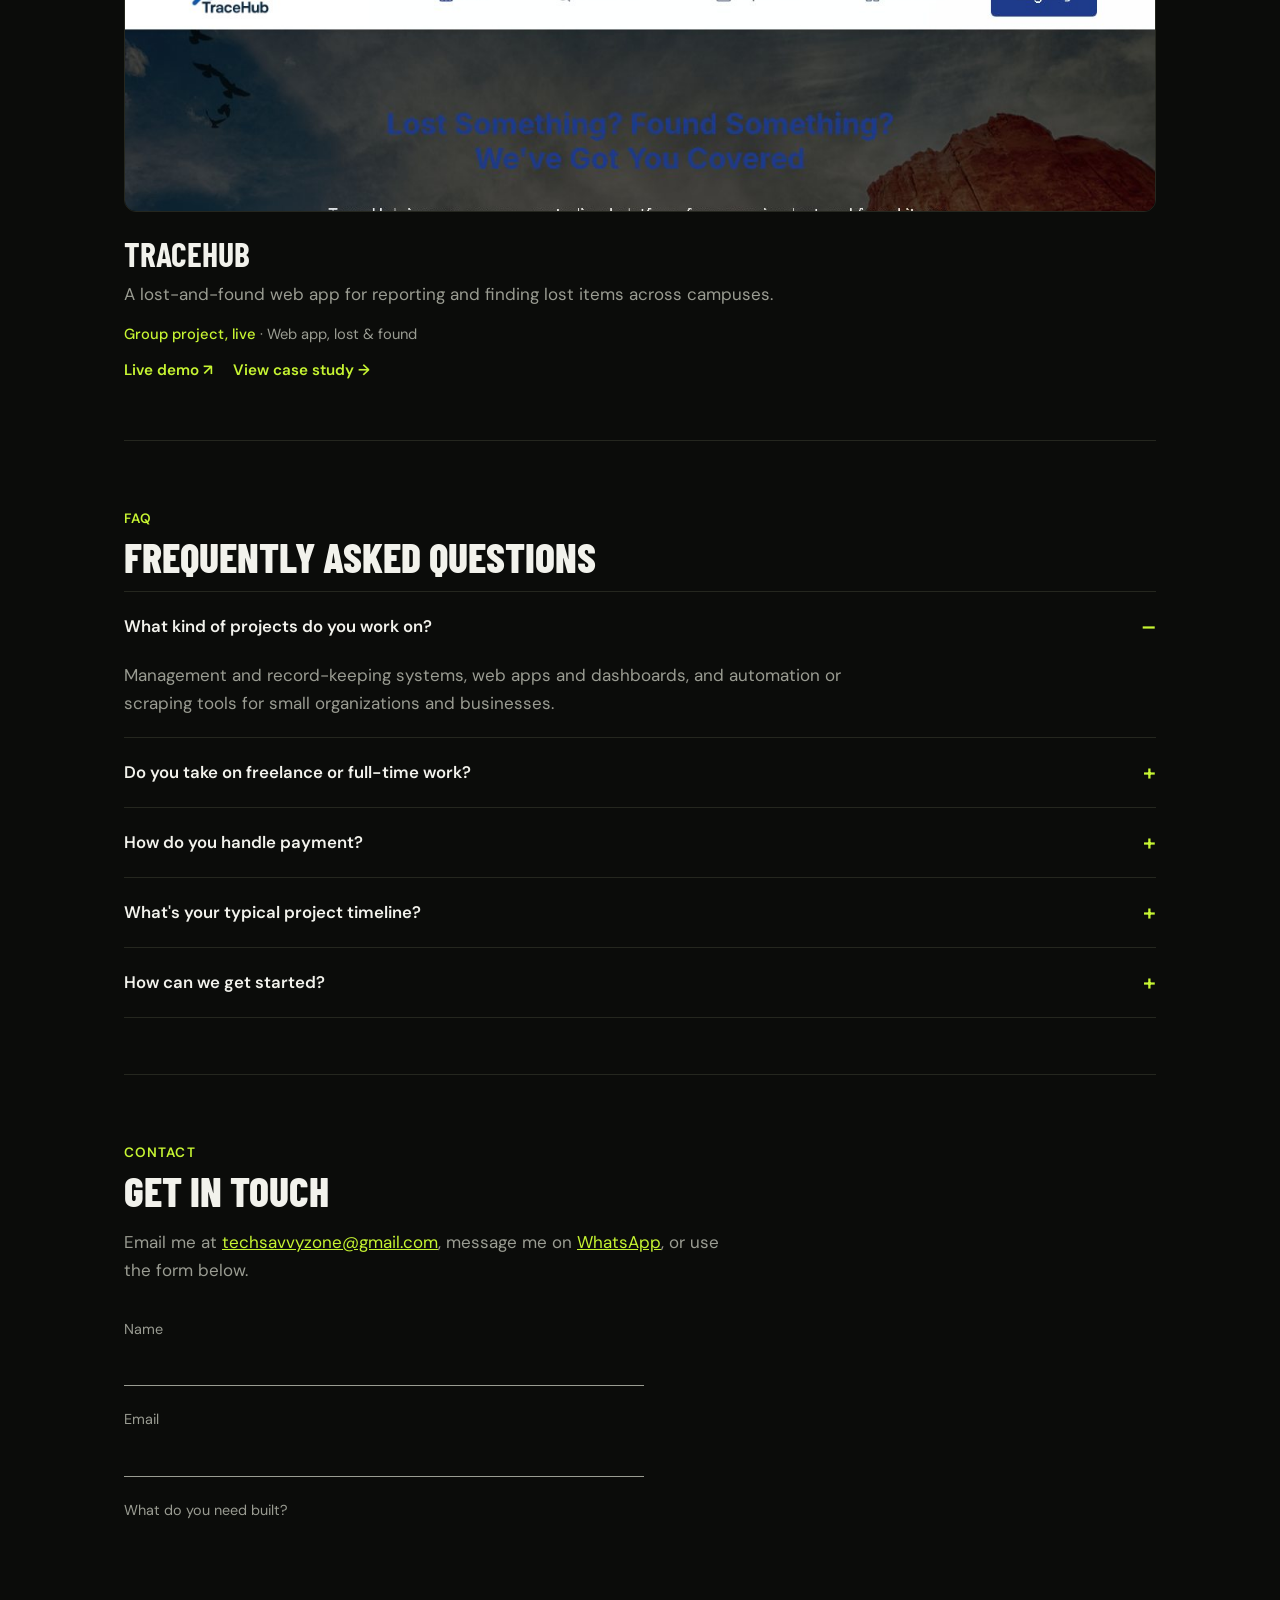
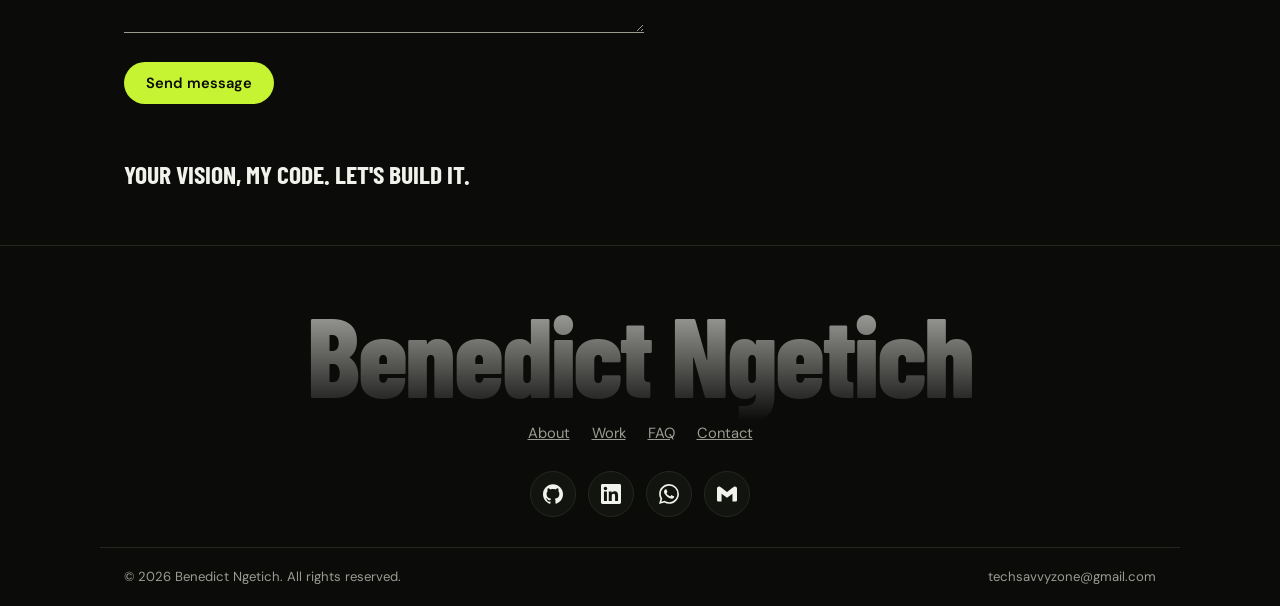
==== commit 866992ad: "Voting System: built for Kabarak University Co-Authored-By: Claude Opus 5.5 <noreply@anthropic.com>" ====
--- a/index.html
+++ b/index.html
@@ -108,7 +108,7 @@
 <div class="view"><div class="inner"><img src="assets/voting-landing.png" alt="VoteMS landing page with a live election countdown and turnout bar" width="1280" height="800" loading="lazy"></div></div></div>
 <h3>Voting System</h3>
 <p>An online election system: voters log in with their registration number, vote one position at a time on any device, and see results the moment voting closes.</p>
-<p class="meta"><span><b>University project</b> · PHP, MySQL</span><span class="links"><a class="caselink" href="https://tally.xo.je" target="_blank" rel="noopener">Live demo ↗</a><a class="caselink" href="case-voting.html">View case study →</a></span></p>
+<p class="meta"><span><b>Built for Kabarak University</b> · PHP, MySQL</span><span class="links"><a class="caselink" href="https://tally.xo.je" target="_blank" rel="noopener">Live demo ↗</a><a class="caselink" href="case-voting.html">View case study →</a></span></p>
 </article>
 
 <article class="proj rv">
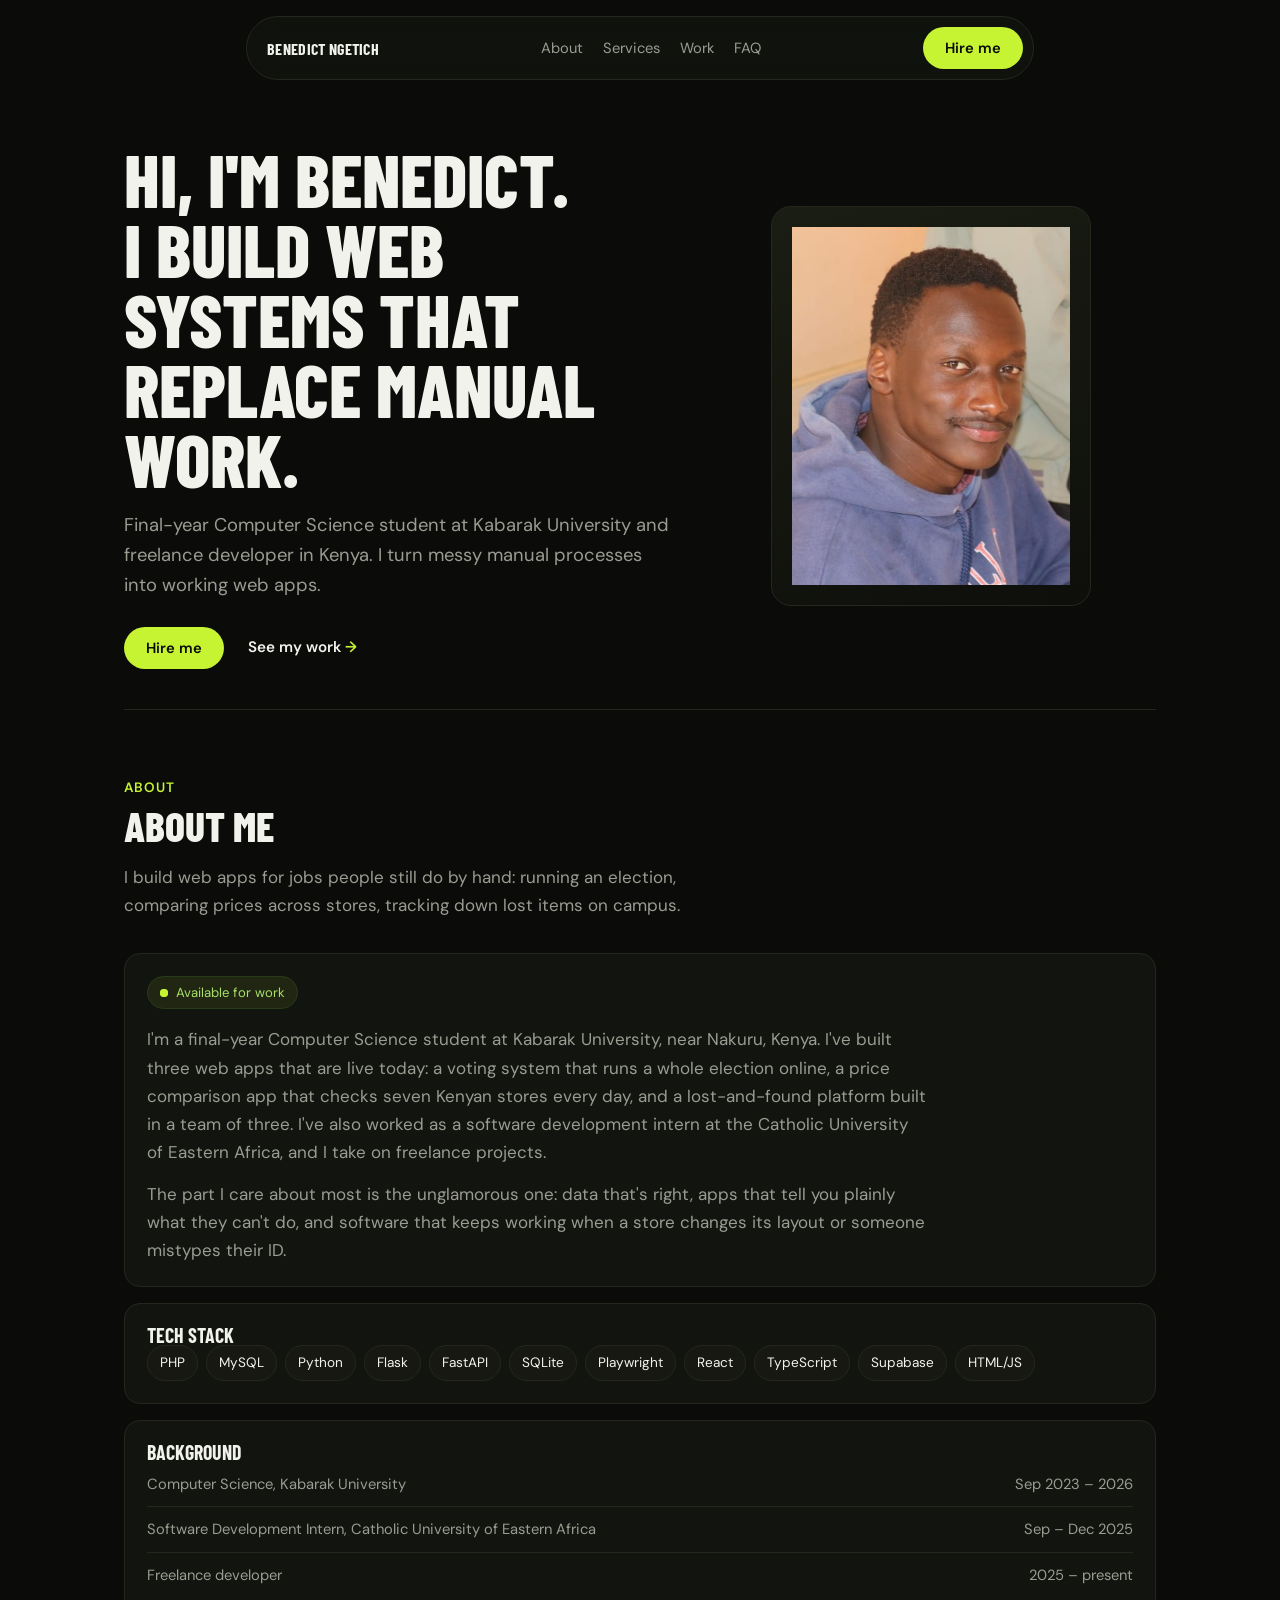
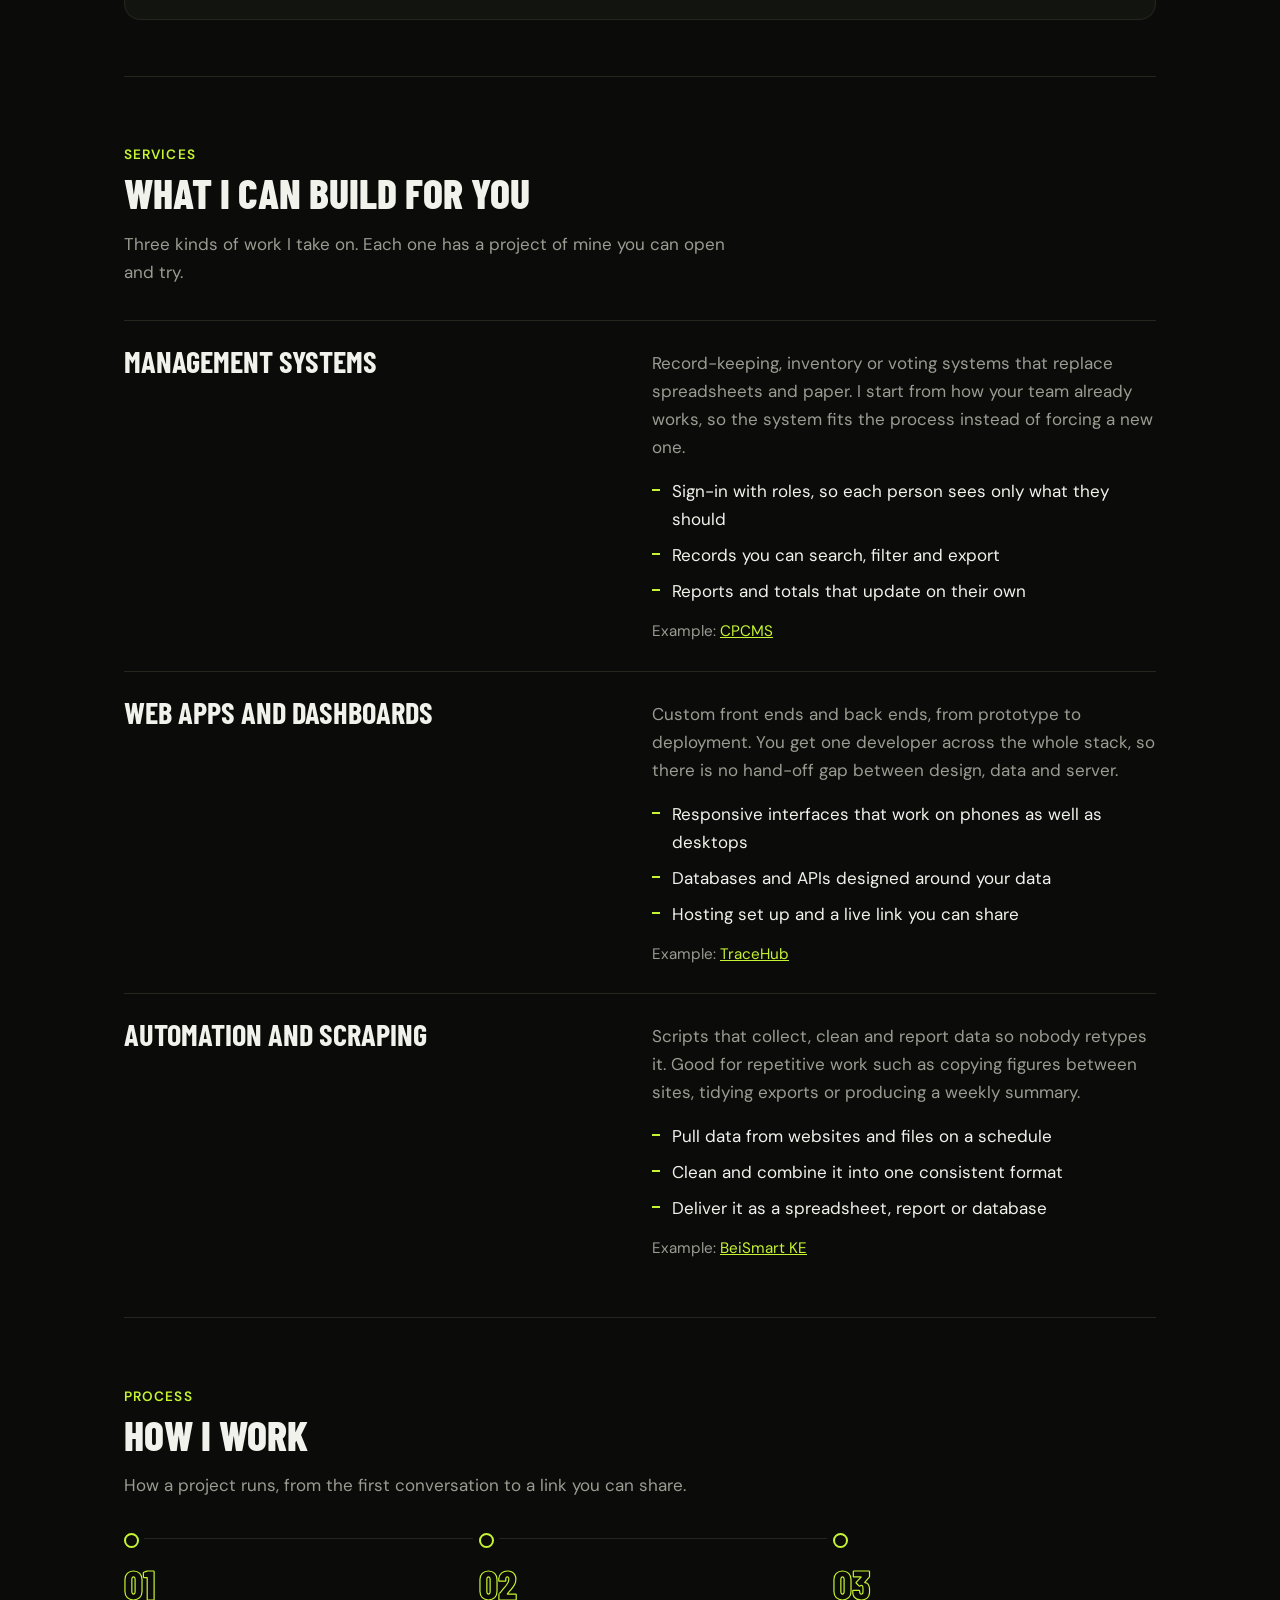
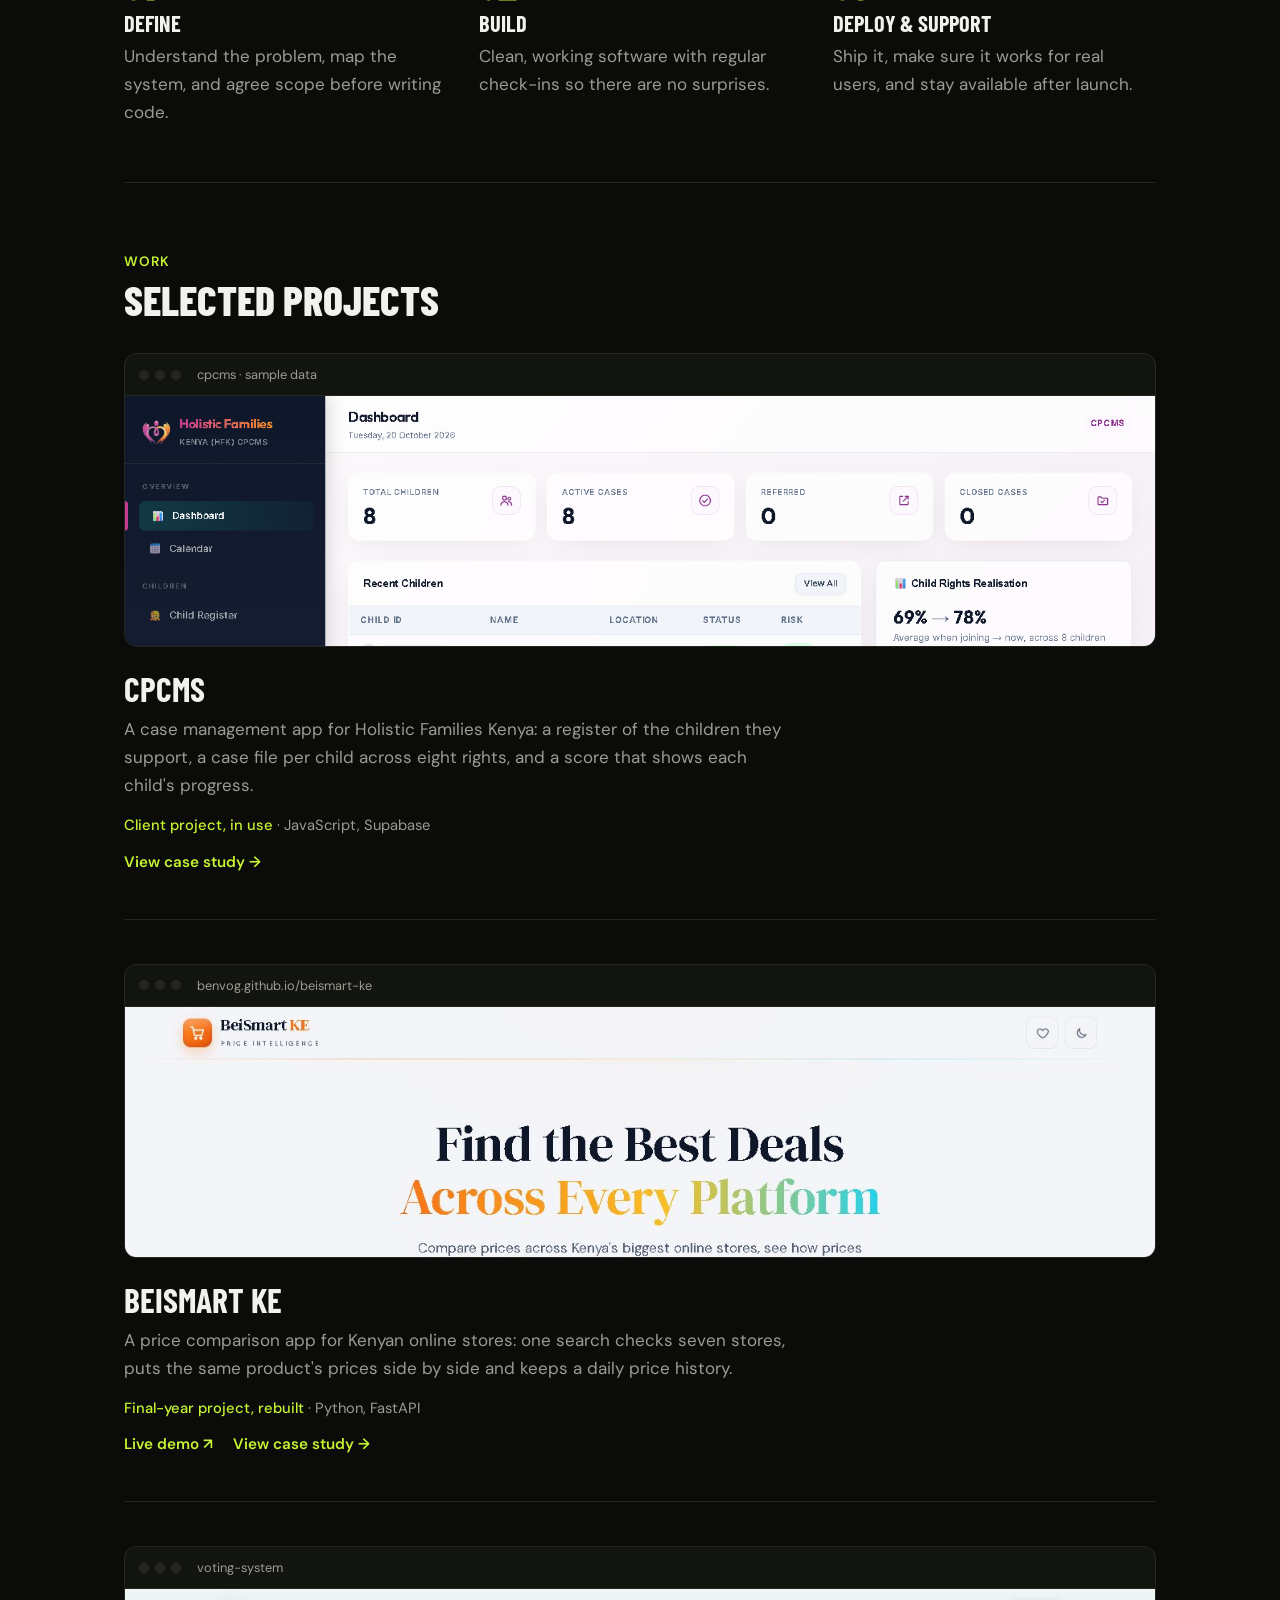
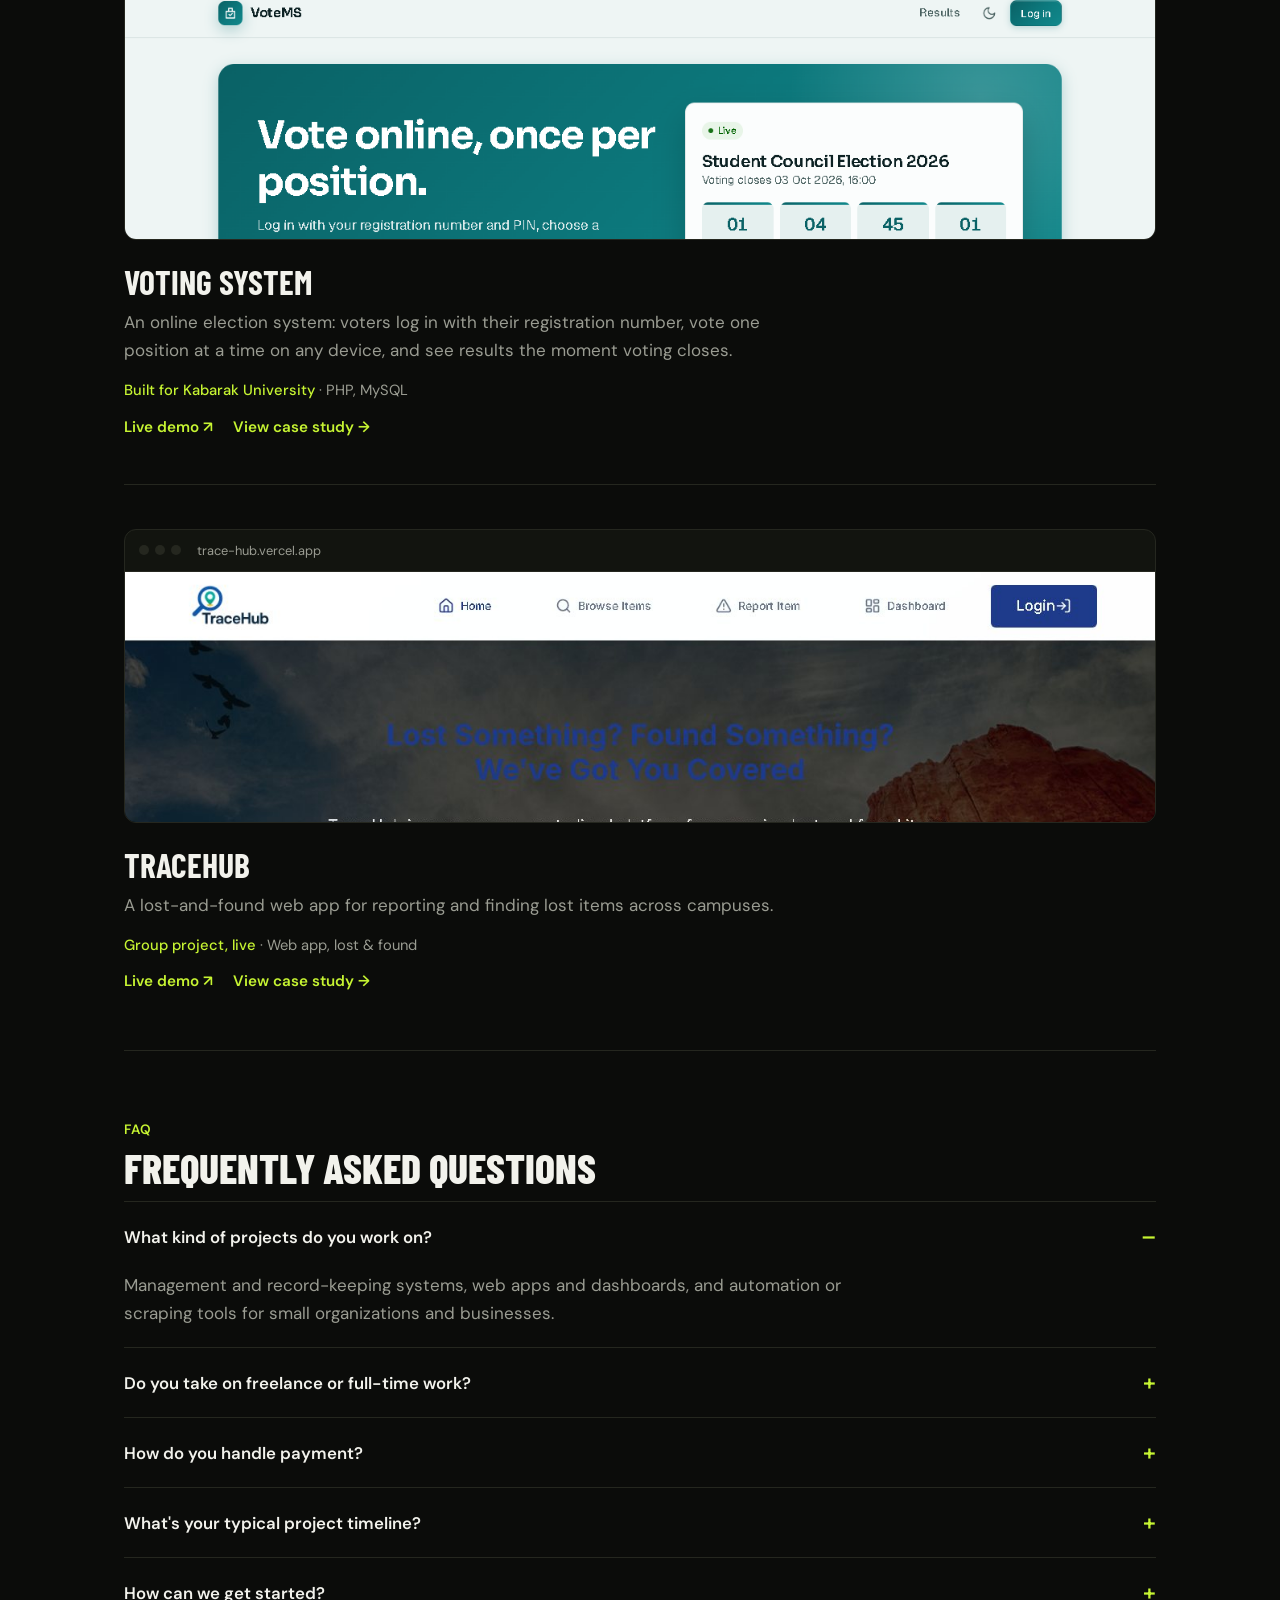
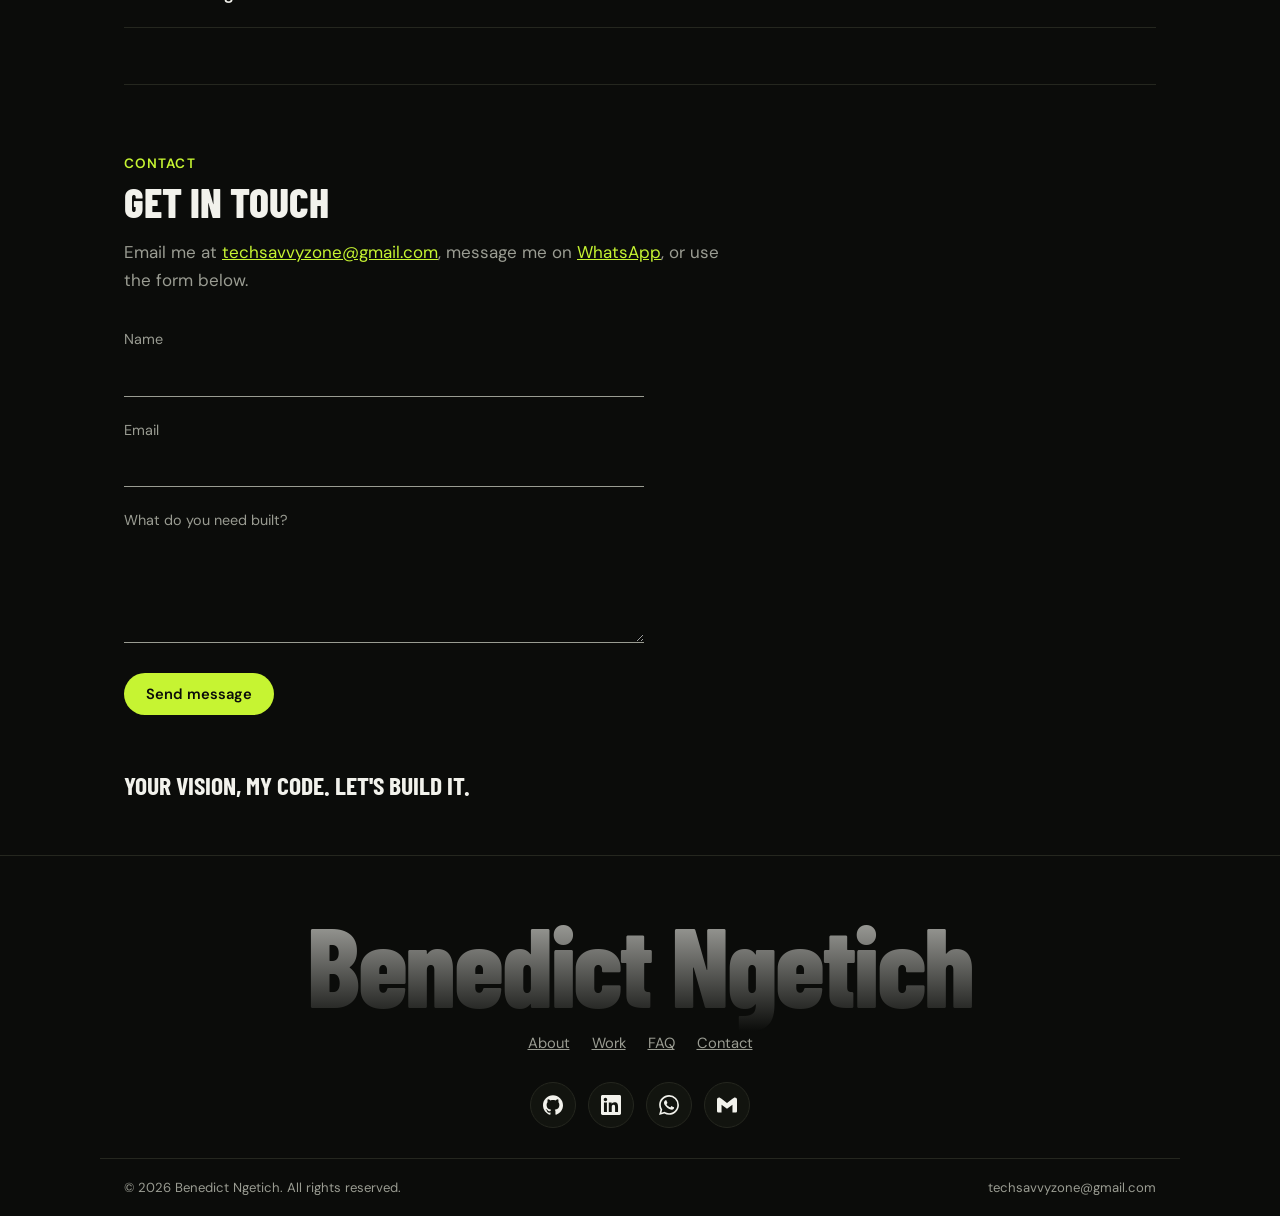
==== commit 205909e0: "Add the CPCMS case study Co-Authored-By: Claude Opus 5.5 <noreply@anthropic.com>" ====
--- a/index.html
+++ b/index.html
@@ -74,7 +74,7 @@
 <h2>What I can build for you</h2>
 <p class="lede">Three kinds of work I take on. Each one has a project of mine you can open and try.</p>
 <div class="svc">
-<div class="svcrow"><h3>Management systems</h3><div class="svcbody"><p>Record-keeping, inventory or voting systems that replace spreadsheets and paper. I start from how your team already works, so the system fits the process instead of forcing a new one.</p><ul class="svclist"><li>Sign-in with roles, so each person sees only what they should</li><li>Records you can search, filter and export</li><li>Reports and totals that update on their own</li></ul><p class="svcnote">Example: the <a href="case-voting.html">Voting System</a></p></div></div>
+<div class="svcrow"><h3>Management systems</h3><div class="svcbody"><p>Record-keeping, inventory or voting systems that replace spreadsheets and paper. I start from how your team already works, so the system fits the process instead of forcing a new one.</p><ul class="svclist"><li>Sign-in with roles, so each person sees only what they should</li><li>Records you can search, filter and export</li><li>Reports and totals that update on their own</li></ul><p class="svcnote">Example: <a href="case-cpcms.html">CPCMS</a></p></div></div>
 <div class="svcrow"><h3>Web apps and dashboards</h3><div class="svcbody"><p>Custom front ends and back ends, from prototype to deployment. You get one developer across the whole stack, so there is no hand-off gap between design, data and server.</p><ul class="svclist"><li>Responsive interfaces that work on phones as well as desktops</li><li>Databases and APIs designed around your data</li><li>Hosting set up and a live link you can share</li></ul><p class="svcnote">Example: <a href="case-tracehub.html">TraceHub</a></p></div></div>
 <div class="svcrow"><h3>Automation and scraping</h3><div class="svcbody"><p>Scripts that collect, clean and report data so nobody retypes it. Good for repetitive work such as copying figures between sites, tidying exports or producing a weekly summary.</p><ul class="svclist"><li>Pull data from websites and files on a schedule</li><li>Clean and combine it into one consistent format</li><li>Deliver it as a spreadsheet, report or database</li></ul><p class="svcnote">Example: <a href="case-beismart.html">BeiSmart KE</a></p></div></div>
 </div>
@@ -95,6 +95,14 @@
 <p class="eyebrow">Work</p>
 <h2>Selected projects</h2>
 <!-- To use a real screenshot: replace the <div class="ph">…</div> with <img src="assets/your-file.png" alt="…"> -->
+<article class="proj rv">
+<div class="frame"><div class="bar"><i></i><i></i><i></i><span>cpcms · sample data</span></div>
+<div class="view"><div class="inner"><img src="assets/cpcms-dashboard.png" alt="CPCMS dashboard with sample children, risk levels, rights progress and follow-ups due soon" width="1440" height="900" loading="lazy"></div></div></div>
+<h3>CPCMS</h3>
+<p>A case management app for Holistic Families Kenya: a register of the children they support, a case file per child across eight rights, and a score that shows each child's progress.</p>
+<p class="meta"><span><b>Client project, in use</b> · JavaScript, Supabase</span><span class="links"><a class="caselink" href="case-cpcms.html">View case study →</a></span></p>
+</article>
+
 <article class="proj rv">
 <div class="frame"><div class="bar"><i></i><i></i><i></i><span>benvog.github.io/beismart-ke</span></div>
 <div class="view"><div class="inner"><img src="assets/beismart-home.jpg" alt="BeiSmart KE home: a search box over this week's price drops" width="1280" height="800" loading="lazy"></div></div></div>
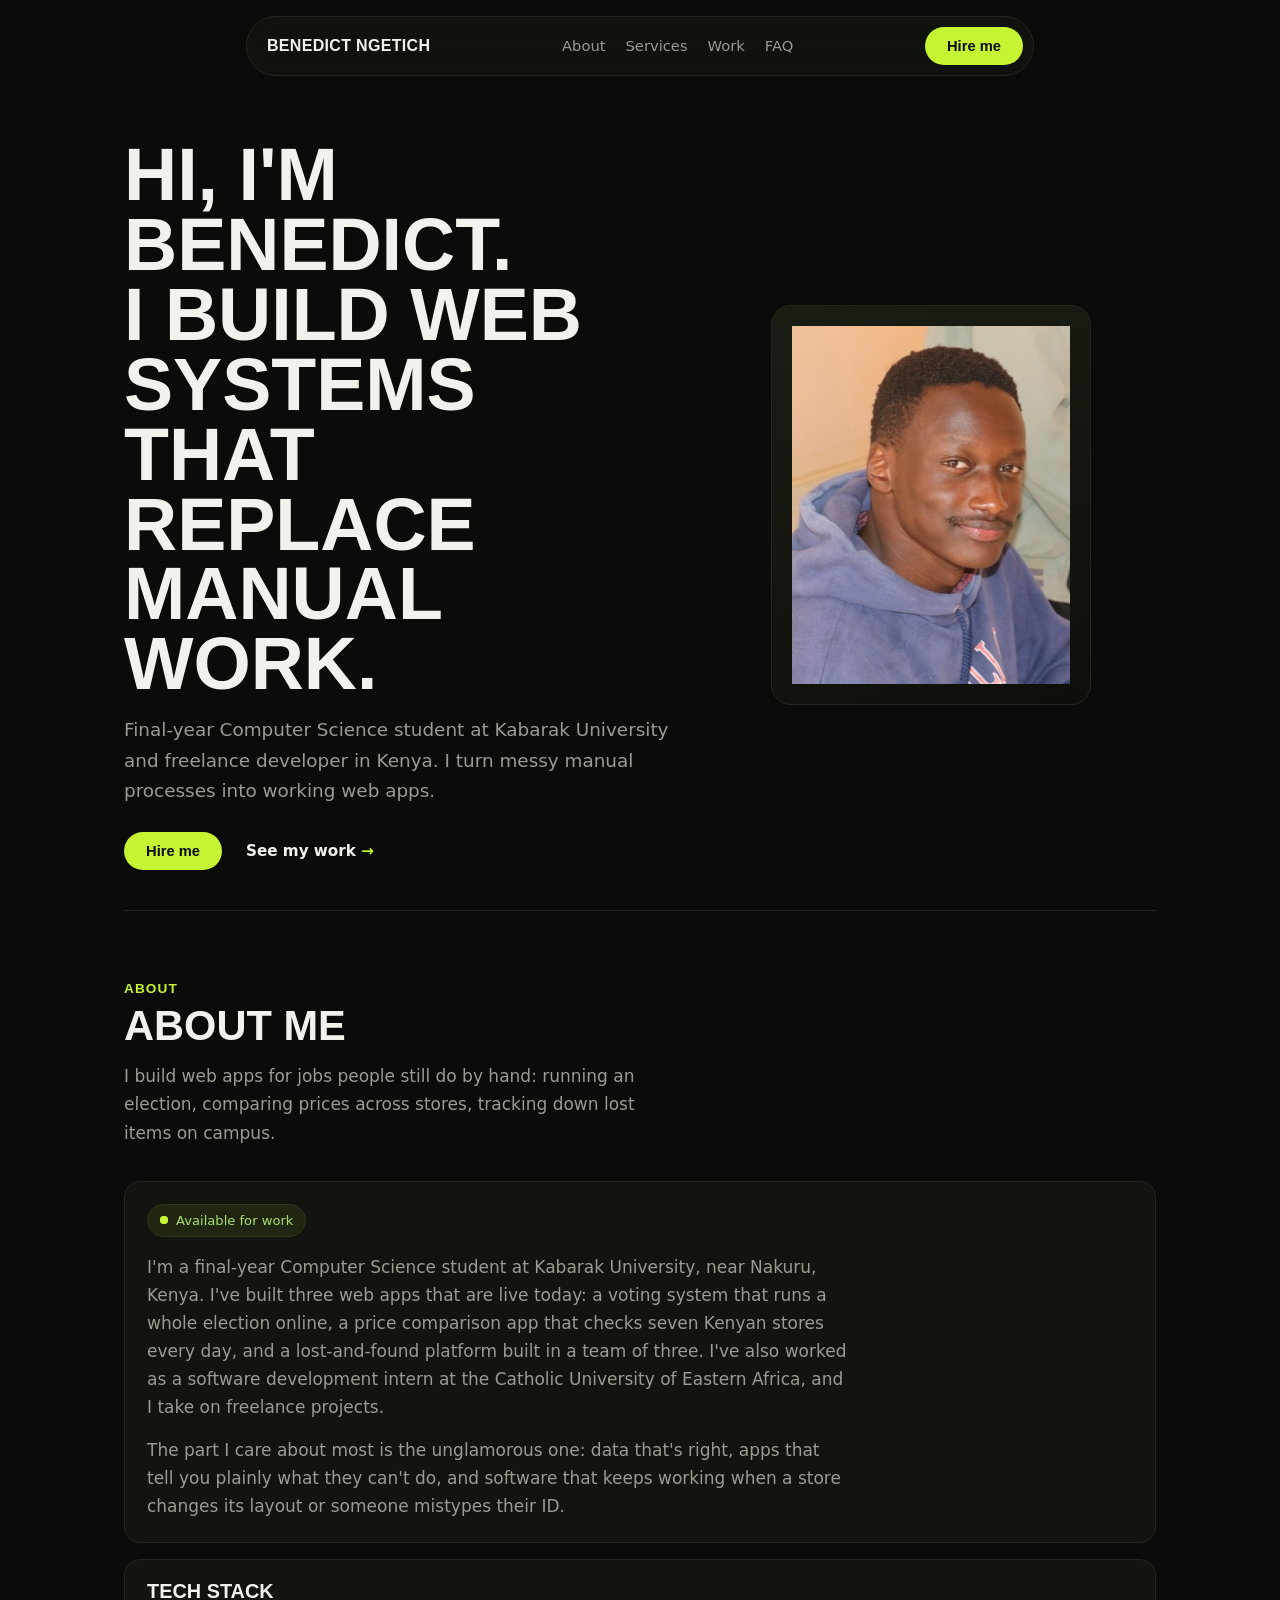
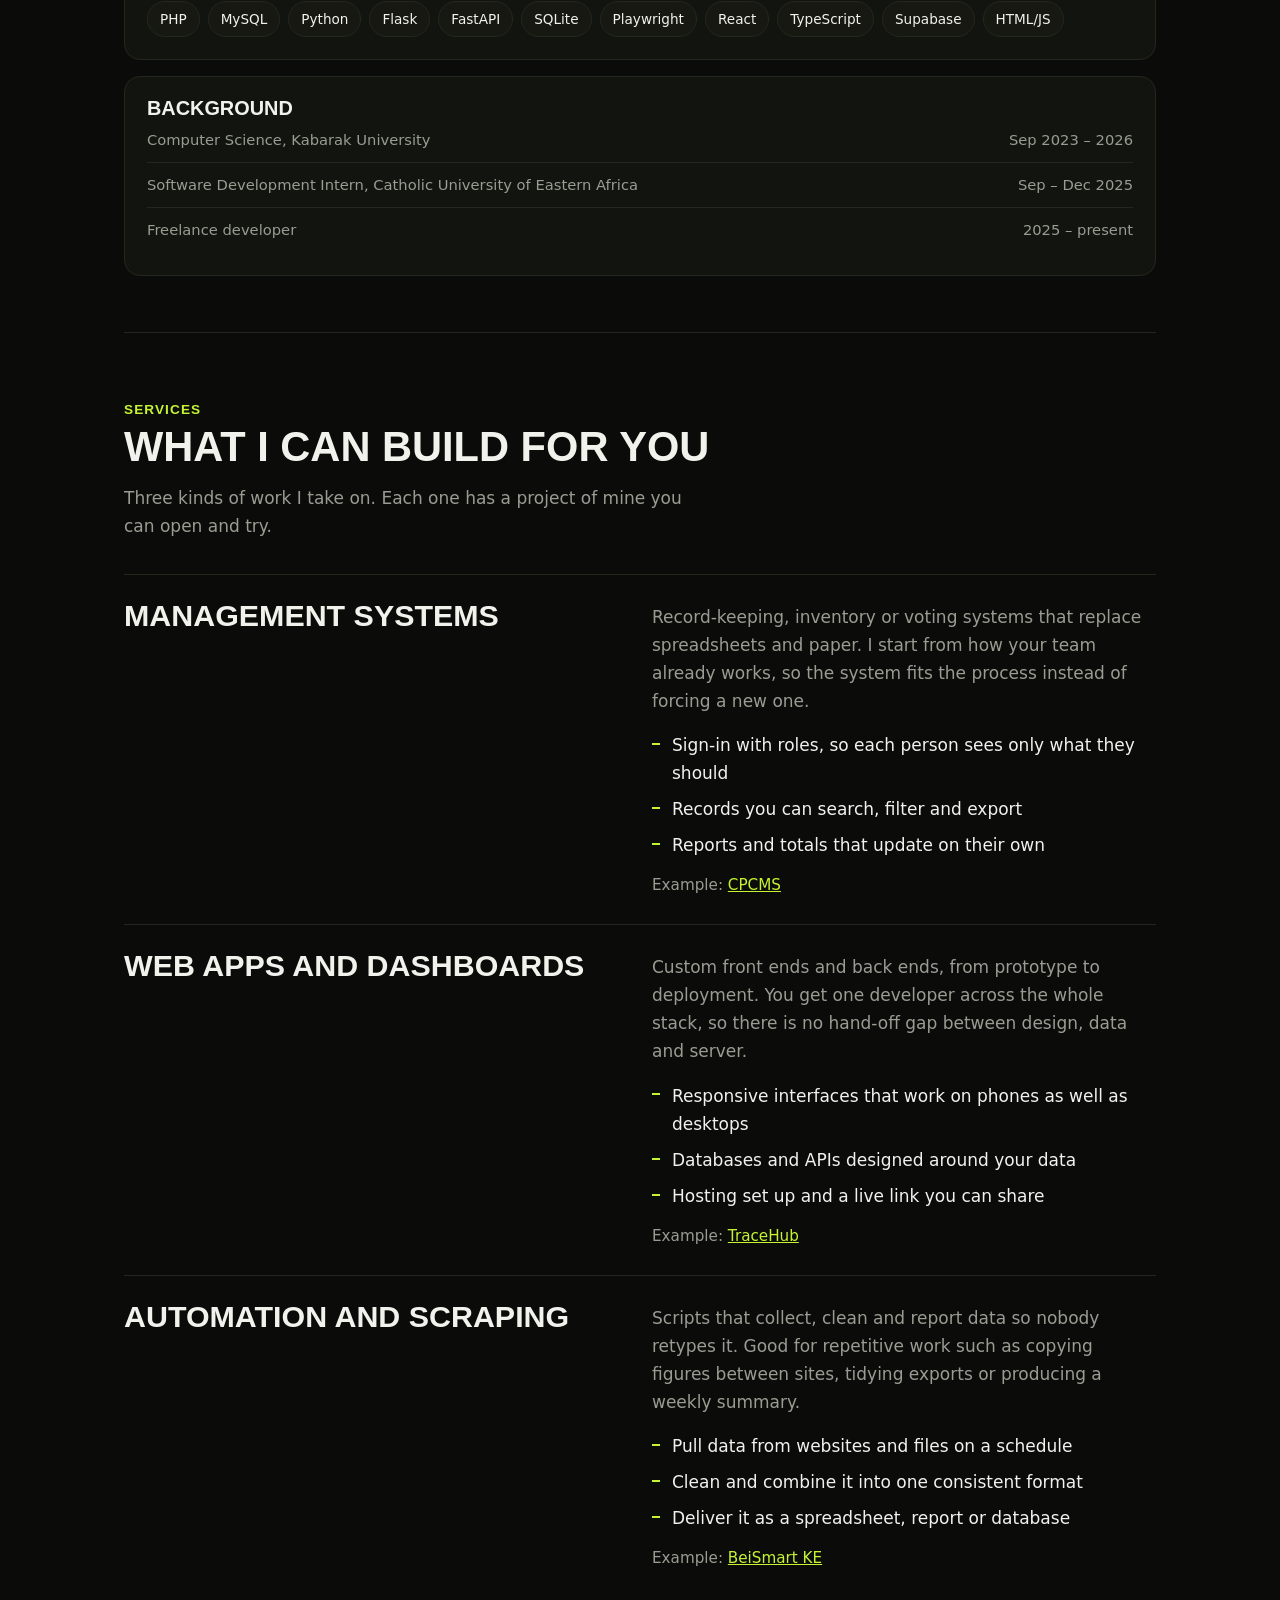
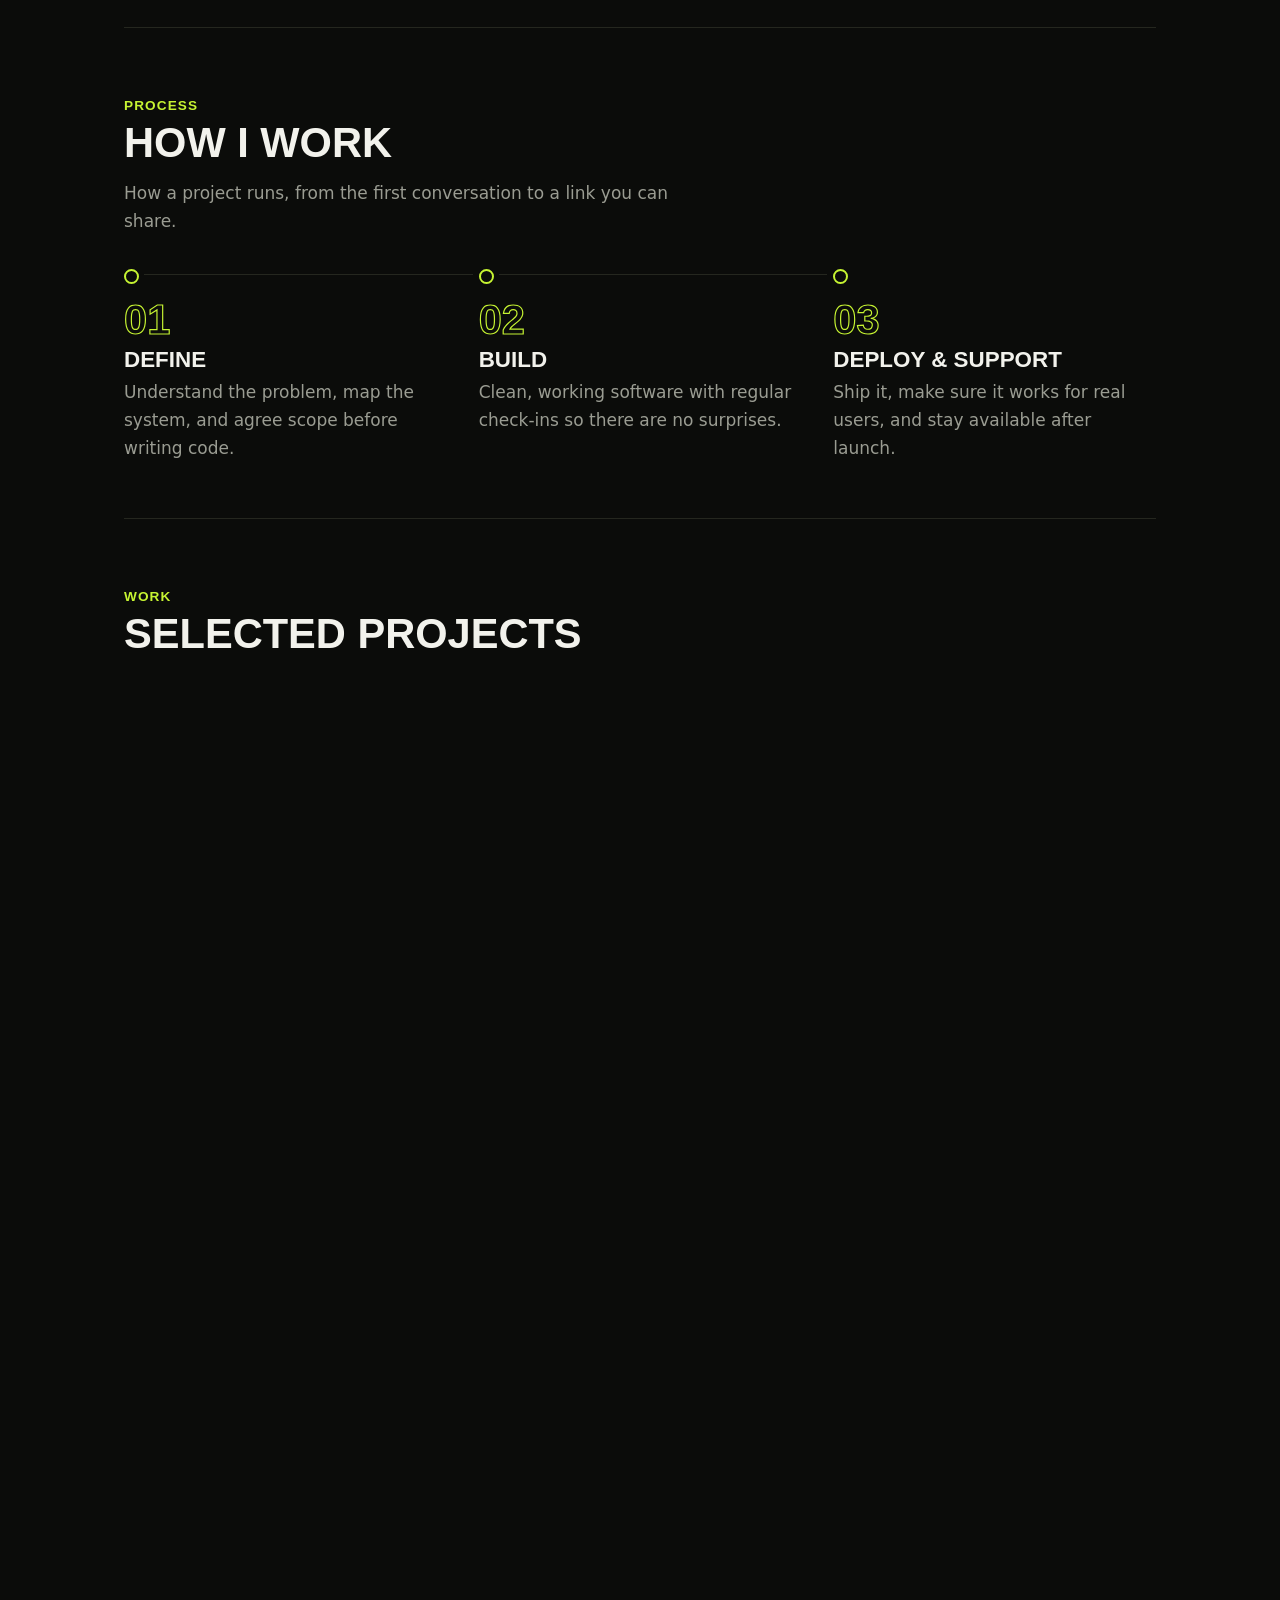
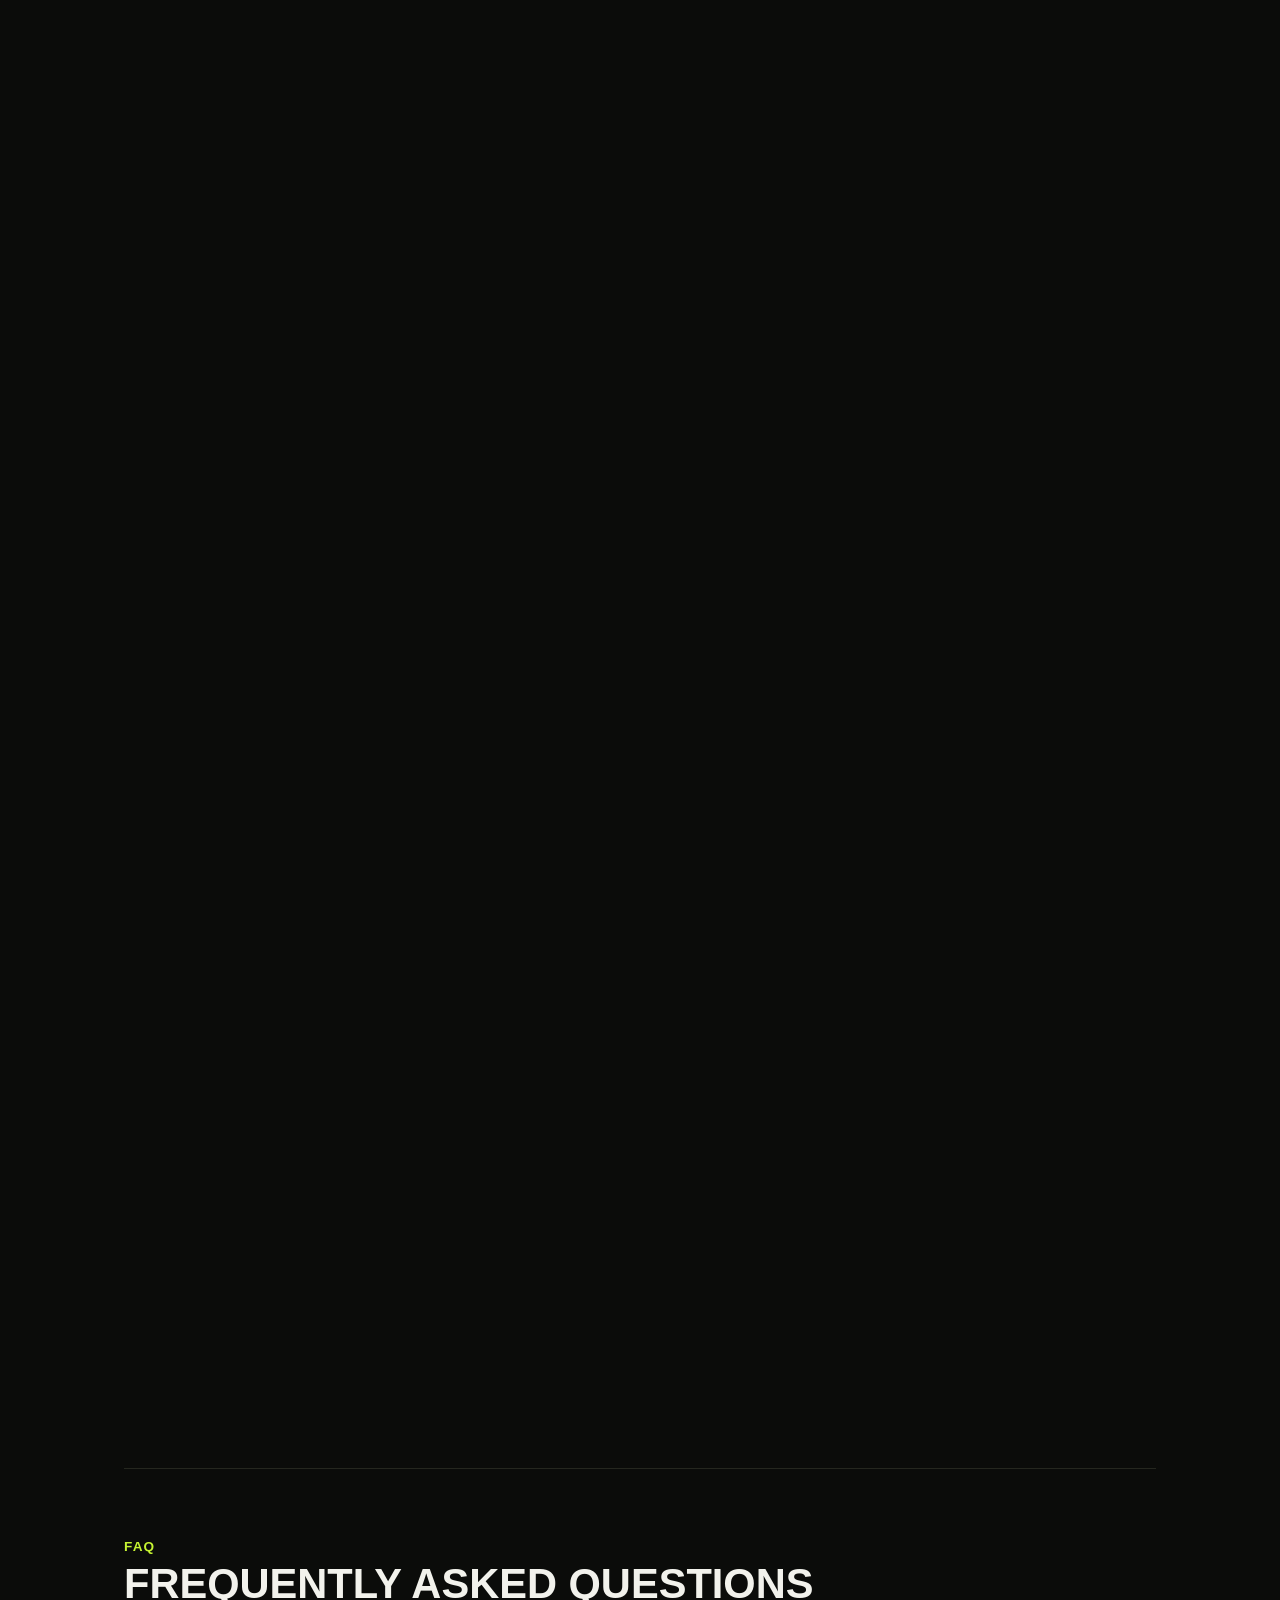
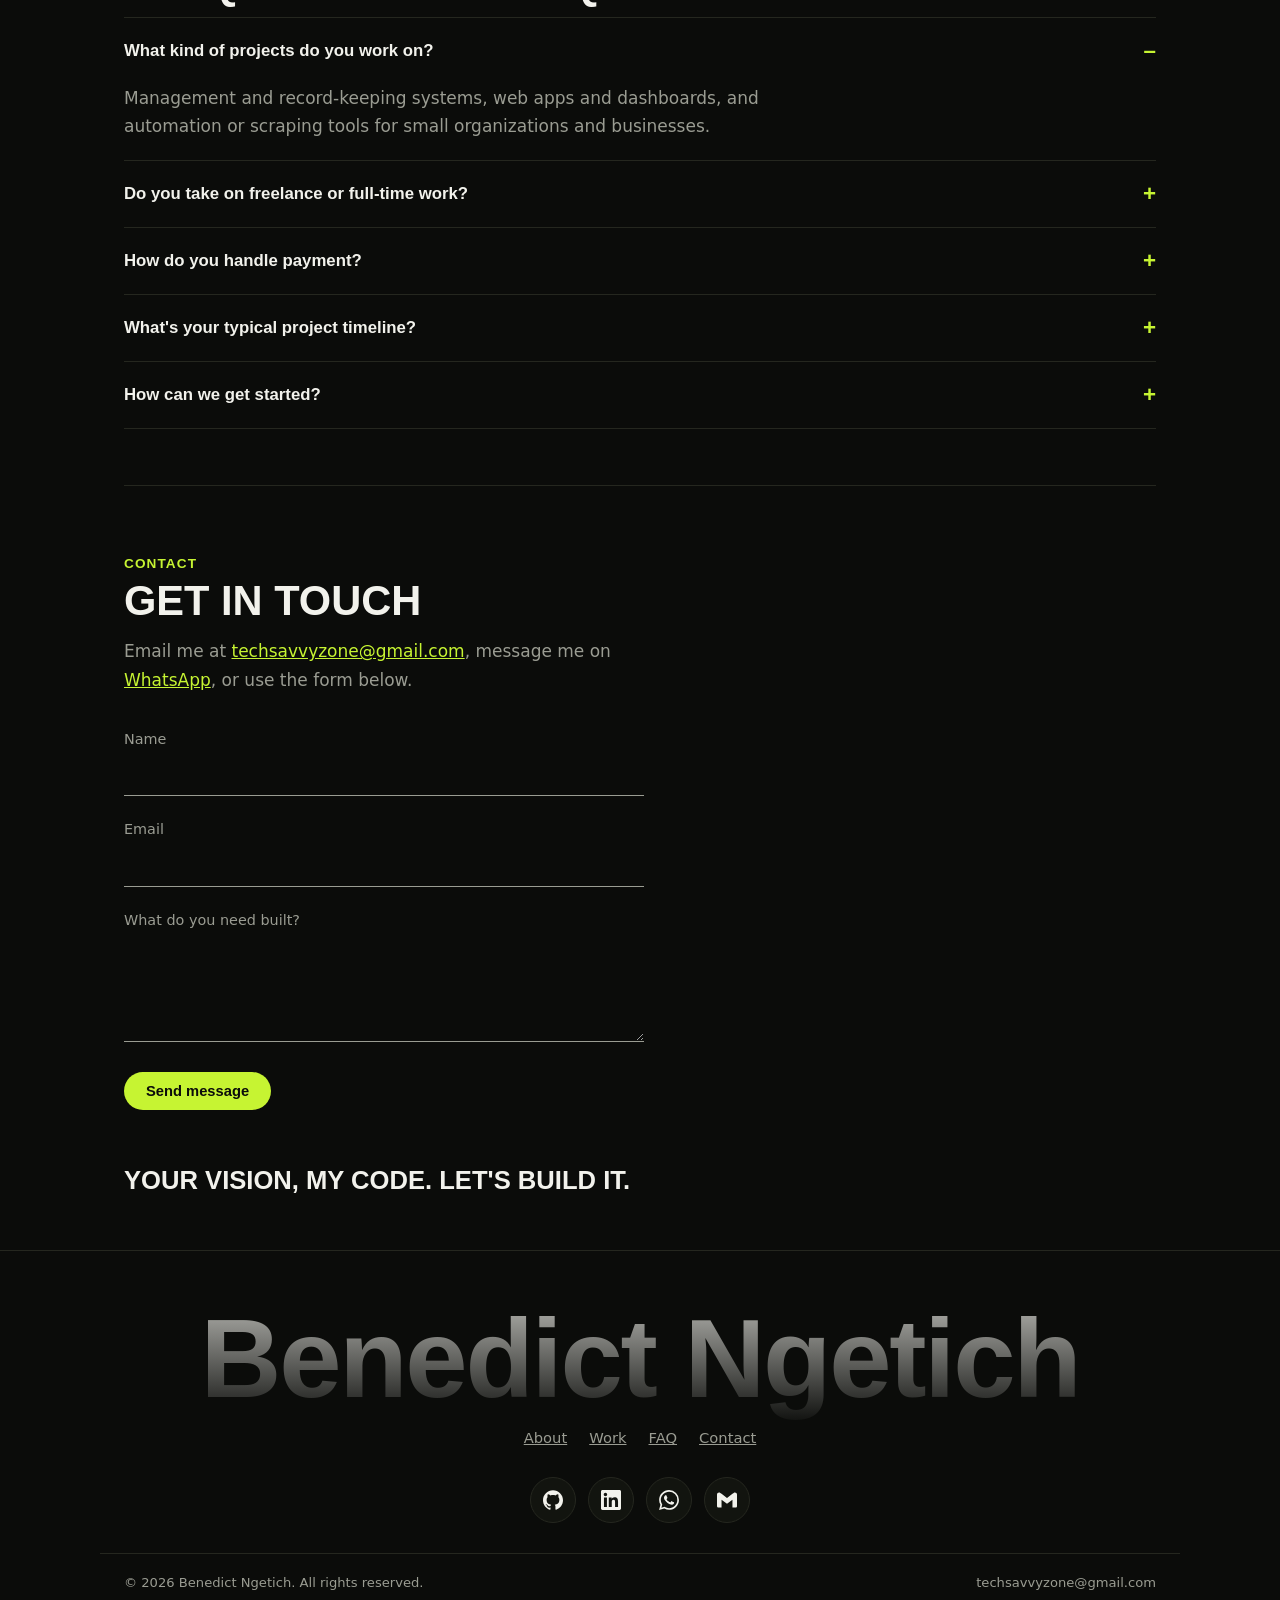
==== commit e1c2b0ca: "Spam trap on the contact form; content security policy Co-Authored-By: Claude Opus 5.5 <noreply@anth" ====
--- a/index.html
+++ b/index.html
@@ -3,6 +3,7 @@
 <head>
 <meta charset="utf-8">
 <meta name="viewport" content="width=device-width, initial-scale=1">
+<meta http-equiv="Content-Security-Policy" content="default-src 'self'; script-src 'self' 'sha256-PtdI6/36DhPdMEgjNWV5ExIEqFovVcjUHPeOyApfBhs=' https://gc.zgo.at; style-src 'self' https://fonts.googleapis.com; font-src https://fonts.gstatic.com; img-src 'self' data: https://benvog.goatcounter.com; media-src 'self'; connect-src https://formspree.io https://benvog.goatcounter.com; form-action https://formspree.io; base-uri 'self'; object-src 'none'">
 <meta name="description" content="Final-year Computer Science student at Kabarak University and freelance developer in Kenya. I turn messy manual processes into working web apps.">
 <meta name="theme-color" content="#0b0c0a">
 <meta name="google-site-verification" content="tU9W8W1TGchvx298mYUDukljhcA0gjnXaJZo7WVB7sc">
@@ -157,6 +158,7 @@
 <label>Name<input type="text" name="name" required autocomplete="name"></label>
 <label>Email<input type="email" name="email" required autocomplete="email"></label>
 <label>What do you need built?<textarea name="message" required></textarea></label>
+<input class="gotcha" type="text" name="_gotcha" tabindex="-1" autocomplete="off" aria-hidden="true">
 <button class="btn" type="submit">Send message</button>
 <p class="form-error" role="alert" hidden>Your message couldn't be sent. Please try again, or email me at <a href="mailto:techsavvyzone@gmail.com">techsavvyzone@gmail.com</a>.</p>
 </form>
--- a/styles.css
+++ b/styles.css
@@ -128,6 +128,7 @@
 textarea{min-height:110px;resize:vertical}
 form .btn{justify-self:start}
 form .btn[disabled]{opacity:.6;cursor:progress}
+.gotcha{display:none}
 .form-error{margin:0;color:#ff9a8a;font-size:.92rem}
 .form-error a{color:inherit}
 .form-done{max-width:520px;padding:28px;border:1px solid var(--line);border-radius:16px;background:var(--panel);animation:rise .5s cubic-bezier(.23,1,.32,1)}
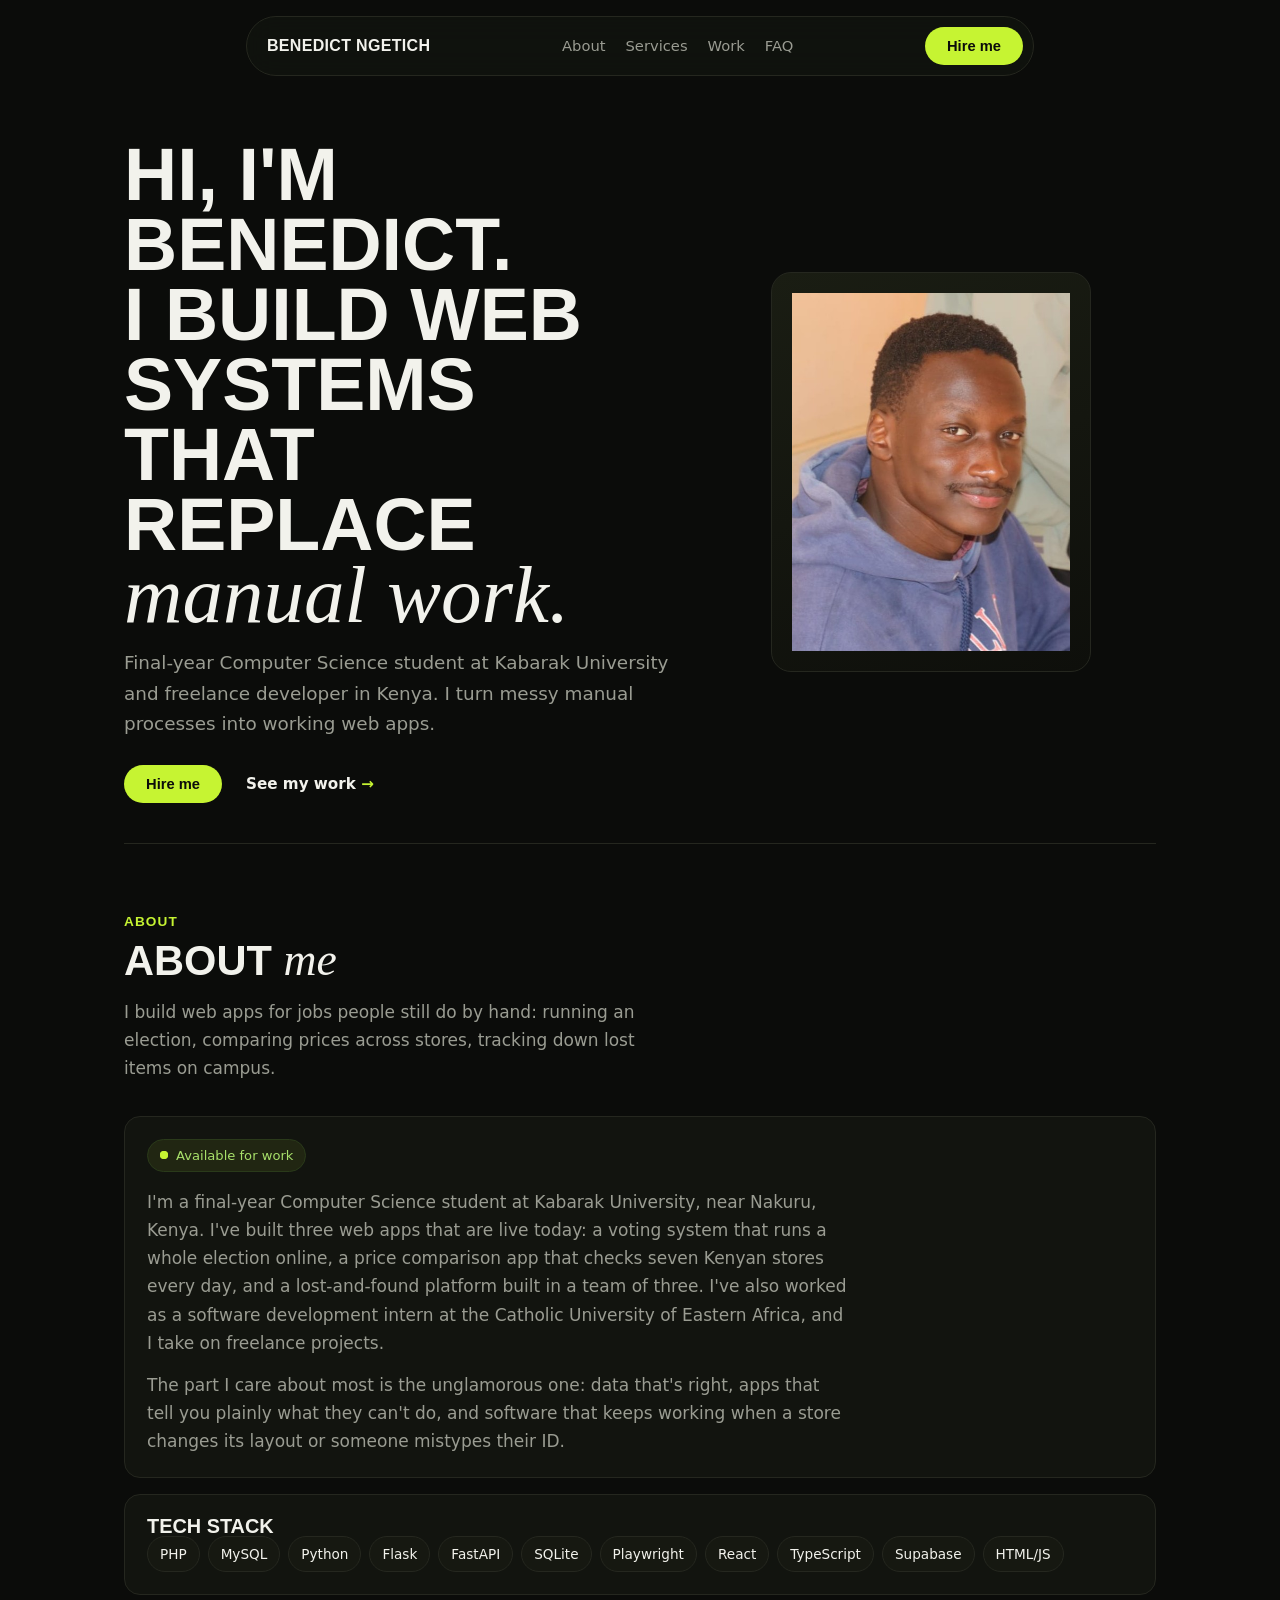
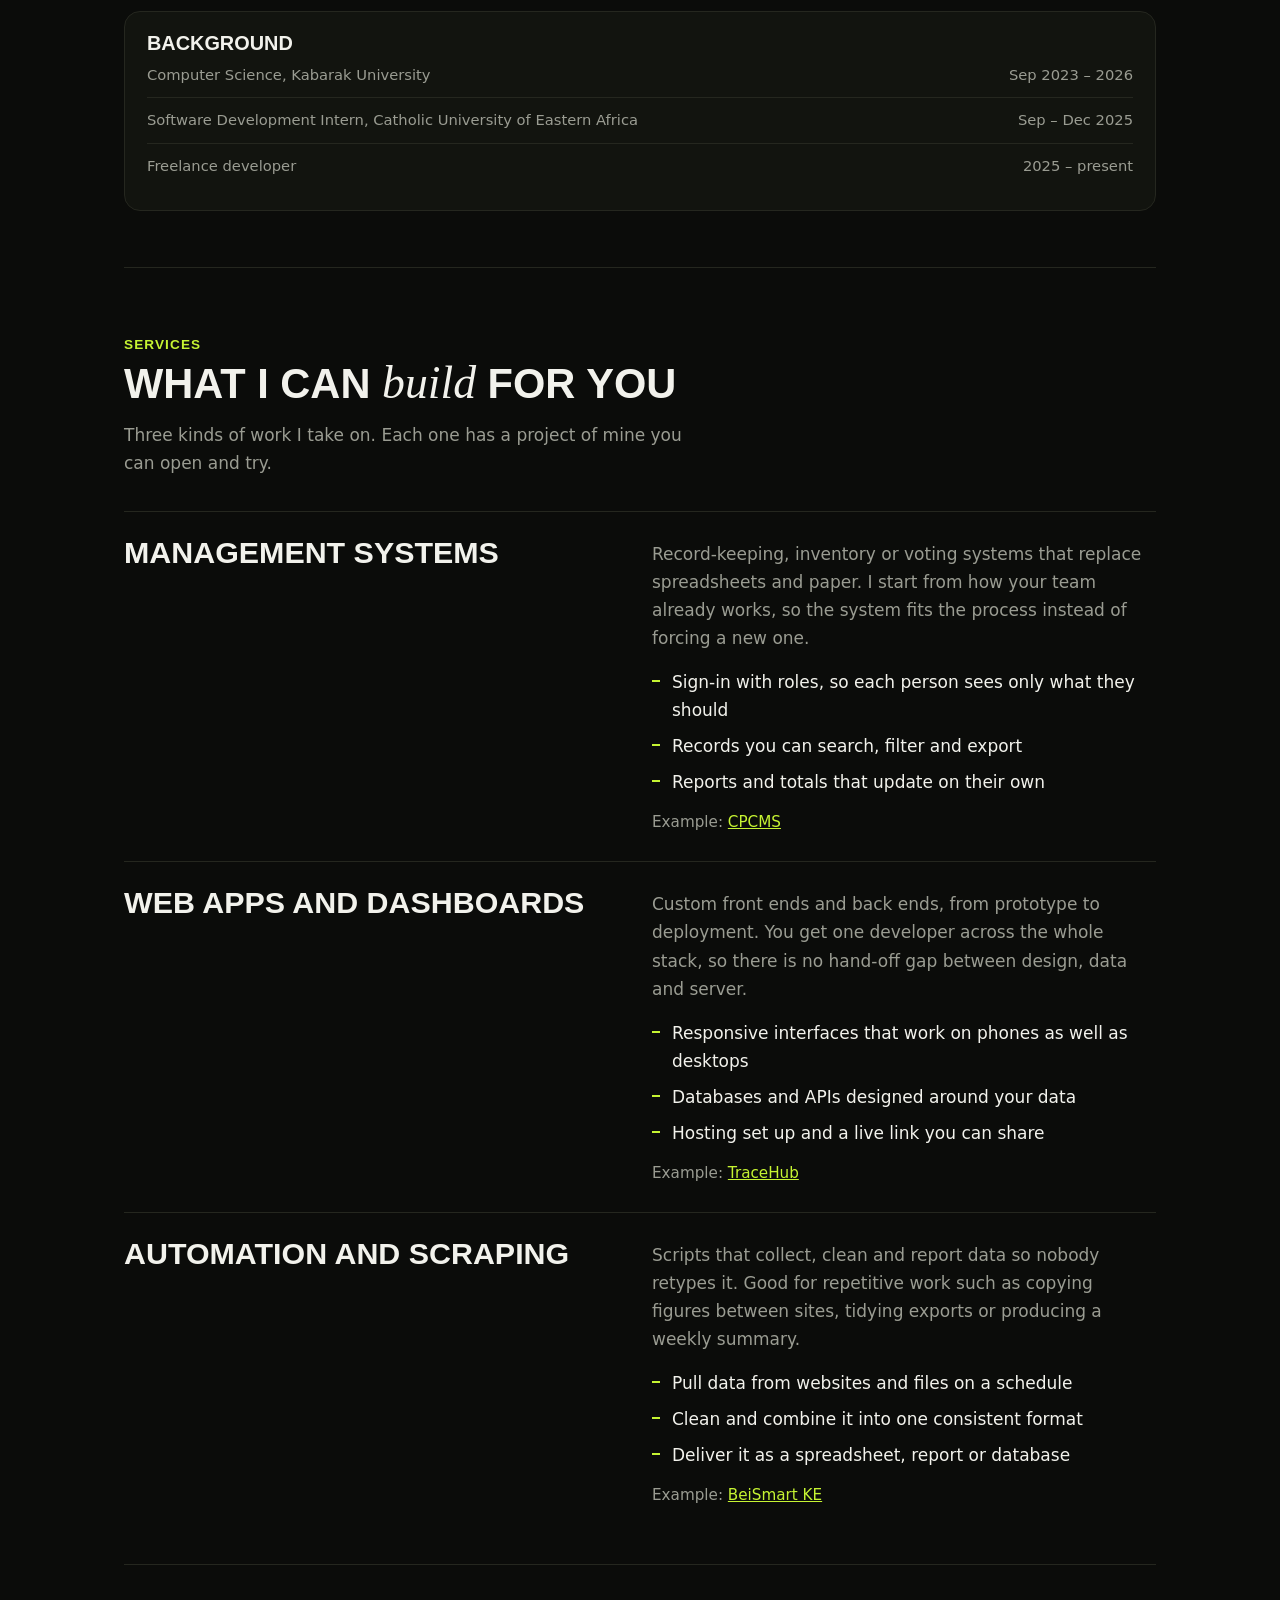
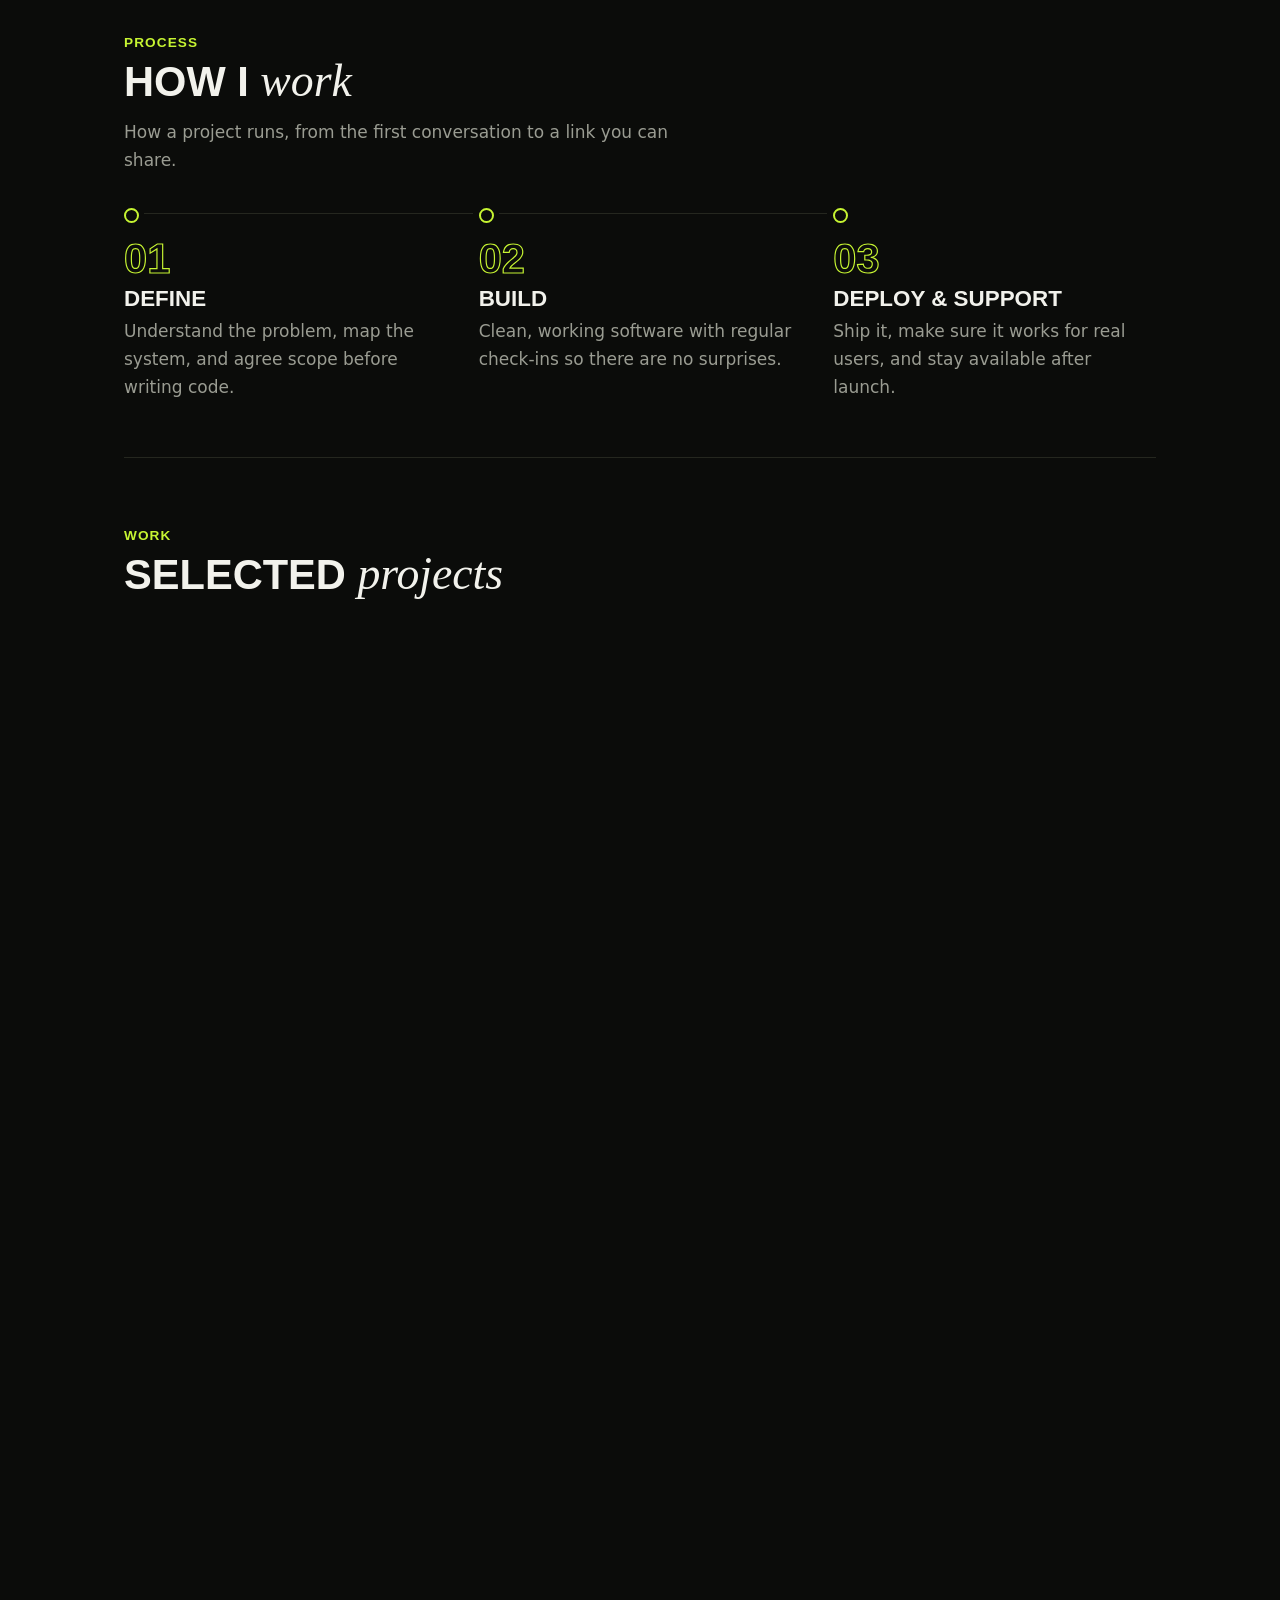
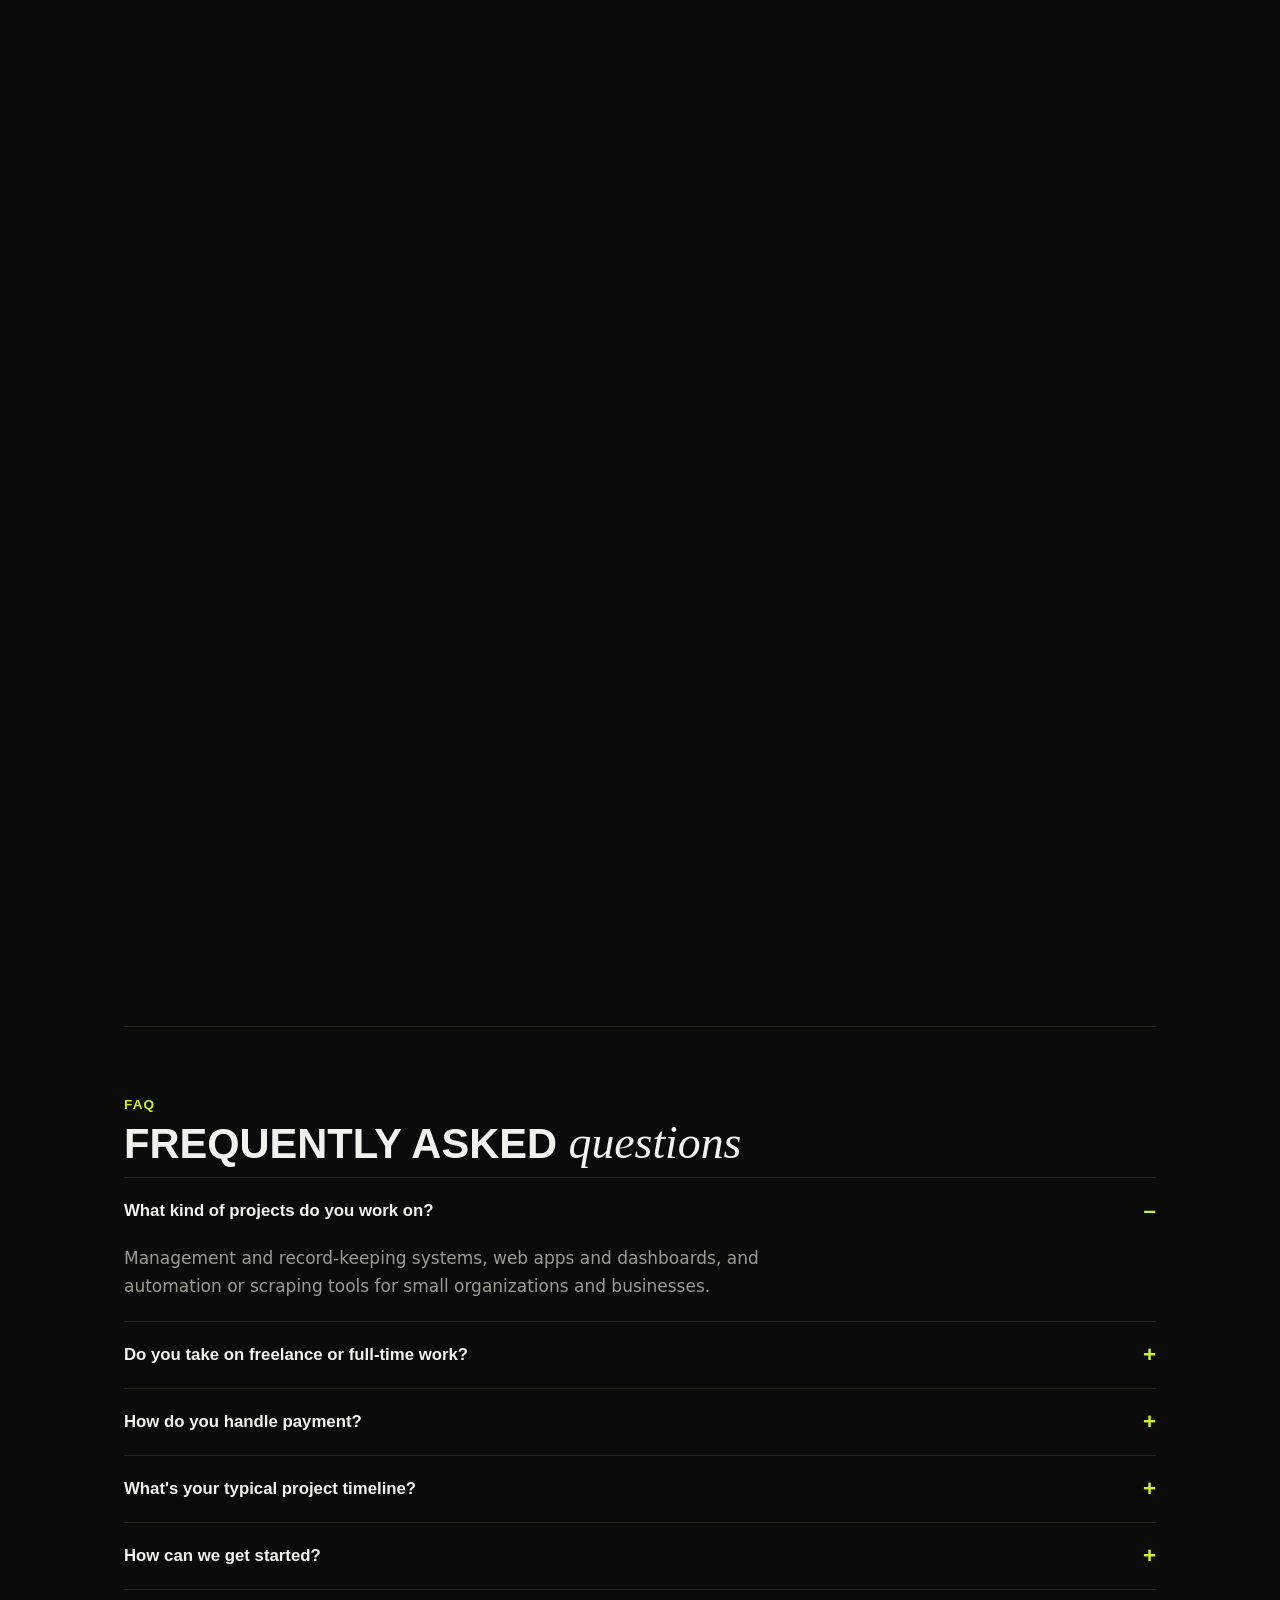
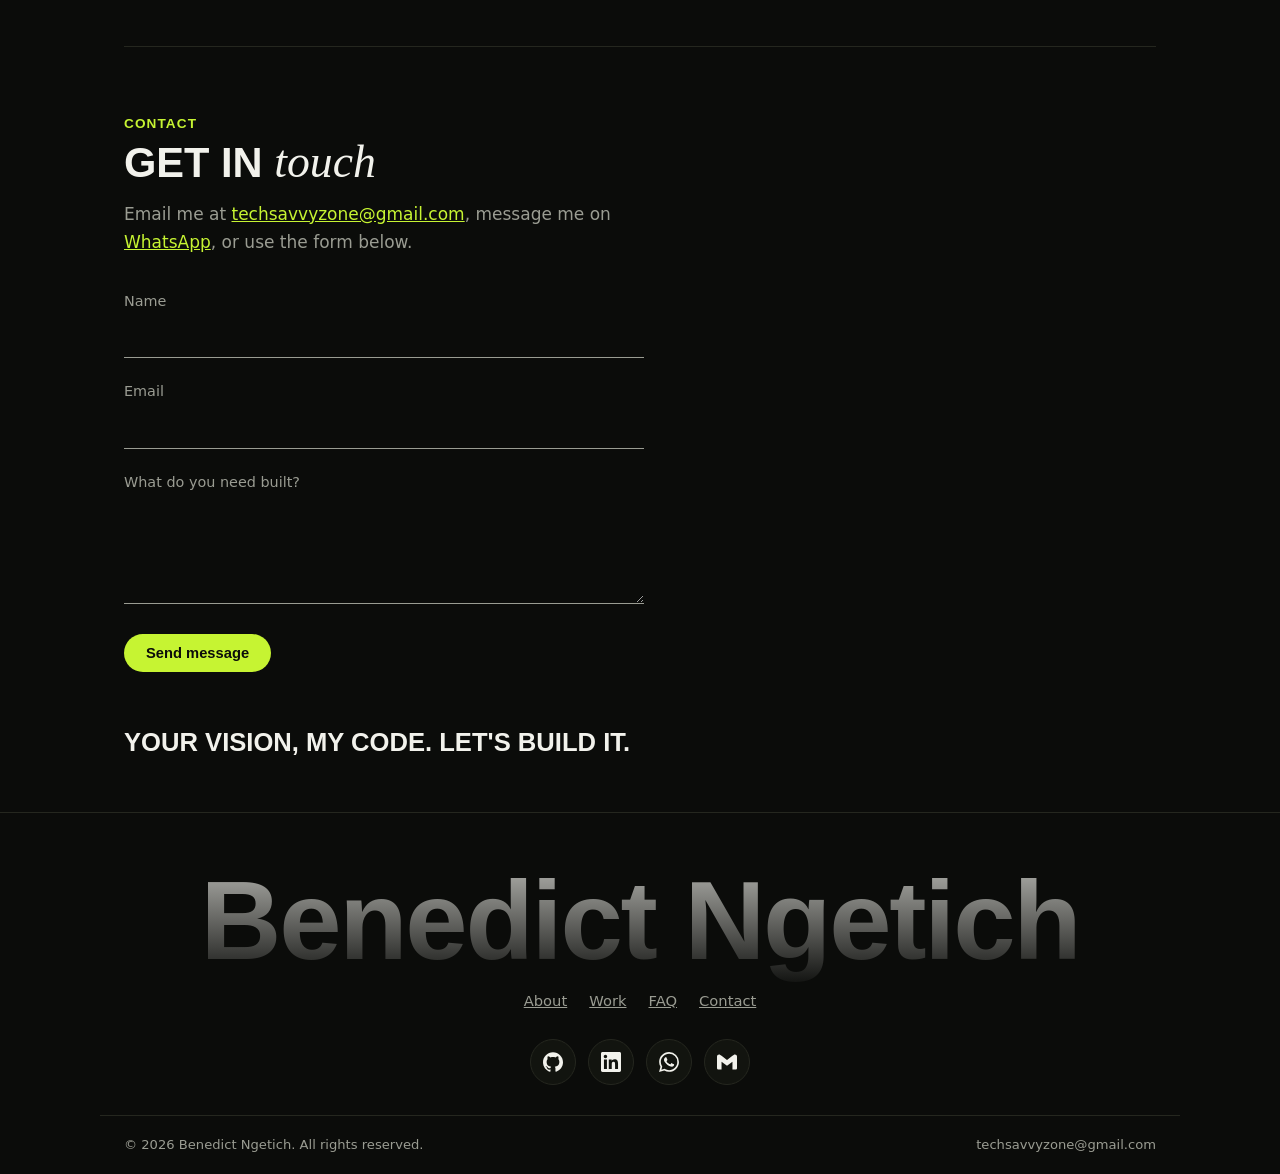
==== commit c5f1f7b4: "Redesign: italic accent headings and big alternating project rows Co-Authored-By: Claude Opus 5.5 <n" ====
--- a/index.html
+++ b/index.html
@@ -20,7 +20,7 @@
 <script>document.documentElement.className='js'</script>
 <link rel="preconnect" href="https://fonts.googleapis.com">
 <link rel="preconnect" href="https://fonts.gstatic.com" crossorigin>
-<link href="https://fonts.googleapis.com/css2?family=Barlow+Condensed:wght@700;800&family=DM+Sans:wght@400;500;600&display=swap" rel="stylesheet">
+<link href="https://fonts.googleapis.com/css2?family=Barlow+Condensed:wght@700;800&family=DM+Sans:wght@400;500;600&family=Instrument+Serif:ital@1&display=swap" rel="stylesheet">
 <link rel="stylesheet" href="styles.css">
 </head>
 <body>
@@ -38,7 +38,7 @@
 
 <header class="hero">
 <div>
-<h1>Hi, I'm Benedict.<br>I build web systems that replace manual work.</h1>
+<h1>Hi, I'm Benedict.<br>I build web systems that replace <em>manual work.</em></h1>
 <p class="sub">Final-year Computer Science student at Kabarak University and freelance developer in Kenya. I turn messy manual processes into working web apps.</p>
 <div class="cta"><a class="btn" href="#contact">Hire me</a><a class="textlink" href="#work">See my work <span aria-hidden="true">→</span></a></div>
 </div>
@@ -49,7 +49,7 @@
 
 <section id="about">
 <p class="eyebrow">About</p>
-<h2>About me</h2>
+<h2>About <em>me</em></h2>
 <p class="lede">I build web apps for jobs people still do by hand: running an election, comparing prices across stores, tracking down lost items on campus.</p>
 <div class="bento">
 <div class="card">
@@ -72,7 +72,7 @@
 
 <section id="services">
 <p class="eyebrow">Services</p>
-<h2>What I can build for you</h2>
+<h2>What I can <em>build</em> for you</h2>
 <p class="lede">Three kinds of work I take on. Each one has a project of mine you can open and try.</p>
 <div class="svc">
 <div class="svcrow"><h3>Management systems</h3><div class="svcbody"><p>Record-keeping, inventory or voting systems that replace spreadsheets and paper. I start from how your team already works, so the system fits the process instead of forcing a new one.</p><ul class="svclist"><li>Sign-in with roles, so each person sees only what they should</li><li>Records you can search, filter and export</li><li>Reports and totals that update on their own</li></ul><p class="svcnote">Example: <a href="case-cpcms.html">CPCMS</a></p></div></div>
@@ -83,7 +83,7 @@
 
 <section>
 <p class="eyebrow">Process</p>
-<h2>How I work</h2>
+<h2>How I <em>work</em></h2>
 <p class="lede">How a project runs, from the first conversation to a link you can share.</p>
 <ol class="timeline">
 <li class="tlstep"><span class="num">01</span><h3>Define</h3><p>Understand the problem, map the system, and agree scope before writing code.</p></li>
@@ -94,52 +94,68 @@
 
 <section id="work">
 <p class="eyebrow">Work</p>
-<h2>Selected projects</h2>
+<h2>Selected <em>projects</em></h2>
 <!-- To use a real screenshot: replace the <div class="ph">…</div> with <img src="assets/your-file.png" alt="…"> -->
 <article class="proj rv">
-<div class="frame"><div class="bar"><i></i><i></i><i></i><span>cpcms · sample data</span></div>
-<div class="view"><div class="inner"><img src="assets/cpcms-dashboard.png" alt="CPCMS dashboard with sample children, risk levels, rights progress and follow-ups due soon" width="1440" height="900" loading="lazy"></div></div></div>
-<h3>CPCMS</h3>
+<div class="stage"><div class="frame"><div class="bar"><i></i><i></i><i></i><span>cpcms · sample data</span></div>
+<div class="view"><div class="inner"><img src="assets/cpcms-dashboard.png" alt="CPCMS dashboard with sample children, risk levels, rights progress and follow-ups due soon" width="1440" height="900" loading="lazy"></div></div></div></div>
+<div class="projtext">
+<span class="pnum">01</span>
+<h3>CPCMS<br><em>case management</em></h3>
 <p>A case management app for Holistic Families Kenya: a register of the children they support, a case file per child across eight rights, and a score that shows each child's progress.</p>
-<p class="meta"><span><b>Client project, in use</b> · JavaScript, Supabase</span><span class="links"><a class="caselink" href="case-cpcms.html">View case study →</a></span></p>
-</article>
-
-<article class="proj rv">
-<div class="frame"><div class="bar"><i></i><i></i><i></i><span>benvog.github.io/beismart-ke</span></div>
-<div class="view"><div class="inner"><img src="assets/beismart-home.jpg" alt="BeiSmart KE home: a search box over this week's price drops" width="1280" height="800" loading="lazy"></div></div></div>
-<h3>BeiSmart KE</h3>
+<p class="meta"><b>Client project, in use</b> · JavaScript, Supabase</p>
+<div class="pills"><a class="btn" href="case-cpcms.html">Case study →</a></div>
+</div>
+</article>
+
+<article class="proj rv">
+<div class="stage"><div class="frame"><div class="bar"><i></i><i></i><i></i><span>benvog.github.io/beismart-ke</span></div>
+<div class="view"><div class="inner"><img src="assets/beismart-home.jpg" alt="BeiSmart KE home: a search box over this week's price drops" width="1280" height="800" loading="lazy"></div></div></div></div>
+<div class="projtext">
+<span class="pnum">02</span>
+<h3>BeiSmart KE<br><em>price comparison</em></h3>
 <p>A price comparison app for Kenyan online stores: one search checks seven stores, puts the same product's prices side by side and keeps a daily price history.</p>
-<p class="meta"><span><b>Final-year project, rebuilt</b> · Python, FastAPI</span><span class="links"><a class="caselink" href="https://benvog.github.io/beismart-ke/" target="_blank" rel="noopener">Live demo ↗</a><a class="caselink" href="case-beismart.html">View case study →</a></span></p>
-</article>
-
-<article class="proj rv">
-<div class="frame"><div class="bar"><i></i><i></i><i></i><span>voting-system</span></div>
-<div class="view"><div class="inner"><img src="assets/voting-landing.png" alt="VoteMS landing page with a live election countdown and turnout bar" width="1280" height="800" loading="lazy"></div></div></div>
-<h3>Voting System</h3>
+<p class="meta"><b>Final-year project, rebuilt</b> · Python, FastAPI</p>
+<div class="pills"><a class="btn" href="case-beismart.html">Case study →</a><a class="btn ghost" href="https://benvog.github.io/beismart-ke/" target="_blank" rel="noopener">Live demo ↗</a></div>
+</div>
+</article>
+
+<article class="proj rv">
+<div class="stage"><div class="frame"><div class="bar"><i></i><i></i><i></i><span>voting-system</span></div>
+<div class="view"><div class="inner"><img src="assets/voting-landing.png" alt="VoteMS landing page with a live election countdown and turnout bar" width="1280" height="800" loading="lazy"></div></div></div></div>
+<div class="projtext">
+<span class="pnum">03</span>
+<h3>Voting<br><em>system</em></h3>
 <p>An online election system: voters log in with their registration number, vote one position at a time on any device, and see results the moment voting closes.</p>
-<p class="meta"><span><b>Built for Kabarak University</b> · PHP, MySQL</span><span class="links"><a class="caselink" href="https://tally.xo.je" target="_blank" rel="noopener">Live demo ↗</a><a class="caselink" href="case-voting.html">View case study →</a></span></p>
-</article>
-
-<article class="proj rv">
-<div class="frame"><div class="bar"><i></i><i></i><i></i><span>trace-hub.vercel.app</span></div>
-<div class="view"><div class="inner"><img src="assets/tracehub-home.jpg" alt="TraceHub home page: a lost-and-found hero with buttons to report or browse items" width="1280" height="800" loading="lazy"></div></div></div>
-<h3>TraceHub</h3>
+<p class="meta"><b>Built for Kabarak University</b> · PHP, MySQL</p>
+<div class="pills"><a class="btn" href="case-voting.html">Case study →</a><a class="btn ghost" href="https://tally.xo.je" target="_blank" rel="noopener">Live demo ↗</a></div>
+</div>
+</article>
+
+<article class="proj rv">
+<div class="stage"><div class="frame"><div class="bar"><i></i><i></i><i></i><span>trace-hub.vercel.app</span></div>
+<div class="view"><div class="inner"><img src="assets/tracehub-home.jpg" alt="TraceHub home page: a lost-and-found hero with buttons to report or browse items" width="1280" height="800" loading="lazy"></div></div></div></div>
+<div class="projtext">
+<span class="pnum">04</span>
+<h3>TraceHub<br><em>lost &amp; found</em></h3>
 <p>A lost-and-found web app for reporting and finding lost items across campuses.</p>
-<p class="meta"><span><b>Group project, live</b> · Web app, lost &amp; found</span><span class="links"><a class="caselink" href="https://trace-hub.vercel.app/" target="_blank" rel="noopener">Live demo ↗</a><a class="caselink" href="case-tracehub.html">View case study →</a></span></p>
+<p class="meta"><b>Group project, live</b> · Web app, lost &amp; found</p>
+<div class="pills"><a class="btn" href="case-tracehub.html">Case study →</a><a class="btn ghost" href="https://trace-hub.vercel.app/" target="_blank" rel="noopener">Live demo ↗</a></div>
+</div>
 </article>
 </section>
 
 <!-- Hidden until there are real quotes: remove "hidden" and replace the placeholder below -->
 <section hidden>
 <p class="eyebrow">Testimonials</p>
-<h2>What clients say</h2>
+<h2>What clients <em>say</em></h2>
 <p class="lede">Feedback from clients, once there's some to show.</p>
 <div class="tplaceholder">No testimonials yet — ask a client for a line once a project wraps, and it goes here.</div>
 </section>
 
 <section id="faq">
 <p class="eyebrow">FAQ</p>
-<h2>Frequently asked questions</h2>
+<h2>Frequently asked <em>questions</em></h2>
 <div class="faq">
 <details class="faqitem" open><summary>What kind of projects do you work on?</summary><p>Management and record-keeping systems, web apps and dashboards, and automation or scraping tools for small organizations and businesses.</p></details>
 <details class="faqitem"><summary>Do you take on freelance or full-time work?</summary><p>Freelance projects now, and I'm open to full-time software engineering roles after graduation.</p></details>
@@ -151,7 +167,7 @@
 
 <section id="contact">
 <p class="eyebrow">Contact</p>
-<h2>Get in touch</h2>
+<h2>Get in <em>touch</em></h2>
 <p class="lede">Email me at <a href="mailto:techsavvyzone@gmail.com">techsavvyzone@gmail.com</a>, message me on <a href="https://wa.me/254748311310" target="_blank" rel="noopener">WhatsApp</a>, or use the form below.</p>
 <!-- Formspree form "Portfolio contact" (formspree.io, techsavvyzone@gmail.com); submissions are emailed there -->
 <form action="https://formspree.io/f/myezqeje" method="POST">
--- a/styles.css
+++ b/styles.css
@@ -6,6 +6,7 @@
 a{color:inherit}
 a:focus-visible,button:focus-visible,summary:focus-visible,input:focus-visible,textarea:focus-visible{outline:3px solid var(--lime);outline-offset:3px}
 h1,h2,h3{font-family:"Barlow Condensed","DM Sans",sans-serif;text-transform:uppercase;margin:0;line-height:.95}
+h1 em,h2 em,h3 em{font:italic 400 1.1em/.9 "Instrument Serif",Georgia,serif;text-transform:none;letter-spacing:0}
 img{max-width:100%;display:block}
 .wrap{max-width:1080px;margin:0 auto;padding:0 24px}
 .skip{position:absolute;left:16px;top:-80px;z-index:50;background:var(--lime);color:#0b0c0a;font-weight:600;padding:10px 18px;border-radius:99px;text-decoration:none}
@@ -85,9 +86,13 @@
 .tlstep p{margin:0;color:var(--muted)}
 
 /* projects */
-.proj{padding:44px 0;border-top:1px solid var(--line)}
-.proj:first-of-type{padding-top:0;border-top:0}
+.proj{display:grid;gap:28px;padding:56px 0}
+.proj:first-of-type{padding-top:0}
 .proj:last-of-type{padding-bottom:0}
+.stage{--h:230px;position:relative;isolation:isolate}
+.stage::before{content:"";position:absolute;inset:-18% 0;z-index:-1;pointer-events:none;background:radial-gradient(ellipse 55% 50% at 50% 45%,rgba(242,242,236,.09),transparent 70%)}
+.stage .frame{box-shadow:0 34px 60px -26px #000}
+.pnum{display:block;margin-bottom:14px;font-size:.9rem;font-weight:600;letter-spacing:.14em}
 #work>h2{margin-bottom:34px}
 .frame{background:var(--panel);border:1px solid var(--line);border-radius:12px;overflow:hidden}
 .bar{display:flex;align-items:center;gap:6px;padding:10px 14px;border-bottom:1px solid var(--line);font-size:.8rem;color:var(--muted)}
@@ -102,7 +107,7 @@
 .ph b{display:block;height:34px;border-radius:5px;background:var(--line)}
 .ph b:nth-child(3n){height:90px;background:#1a1d14}
 .ph b:nth-child(4n){width:60%}
-.proj h3{font-size:2.1rem;font-weight:700;margin:26px 0 10px}
+.proj h3{font-size:clamp(2.3rem,6vw,3.3rem);font-weight:800;margin:0 0 18px}
 .proj p{color:var(--muted);max-width:56ch;margin:0}
 .meta{font-size:.92rem;color:var(--muted)}
 .meta b{color:var(--lime);font-weight:500}
@@ -155,10 +160,8 @@
 .js .rv{opacity:0;transform:translateY(12px);transition:opacity .4s cubic-bezier(.23,1,.32,1),transform .4s cubic-bezier(.23,1,.32,1)}
 .js .rv.in{opacity:1;transform:none}
 
-.proj .meta{display:flex;flex-direction:column;align-items:flex-start;gap:12px;margin-top:14px}
-.caselink{color:var(--lime);text-decoration:none;font-weight:600;font-size:.95rem;white-space:nowrap}
-.caselink:hover{text-decoration:underline}
-.meta .links{display:flex;flex-wrap:wrap;gap:6px 20px}
+.proj .meta{margin-top:14px}
+.pills{display:flex;flex-wrap:wrap;gap:12px;margin-top:24px}
 
 /* case study pages */
 .backlink{display:inline-flex;align-items:center;gap:8px;color:var(--muted);text-decoration:none;font-size:.92rem;margin:28px 0 0}
@@ -208,6 +211,11 @@
 .tlstep:not(:last-child)::after{left:20px;right:-26px;top:5px;bottom:auto;width:auto;height:1px}
 .nextsteps{grid-template-columns:repeat(2,1fr)}
 .feat{grid-template-columns:1fr 1.4fr;gap:44px}
+.proj{grid-template-columns:1.3fr 1fr;align-items:center;gap:56px;padding:80px 0}
+.proj:nth-of-type(even) .stage{order:2}
+.proj:nth-of-type(even){grid-template-columns:1fr 1.3fr}
+.stage{--h:300px}
+.stage::before{inset:-18% -10%}
 .feat:nth-of-type(even) .shot{order:-1}
 .feat:nth-of-type(even){grid-template-columns:1.4fr 1fr}
 }
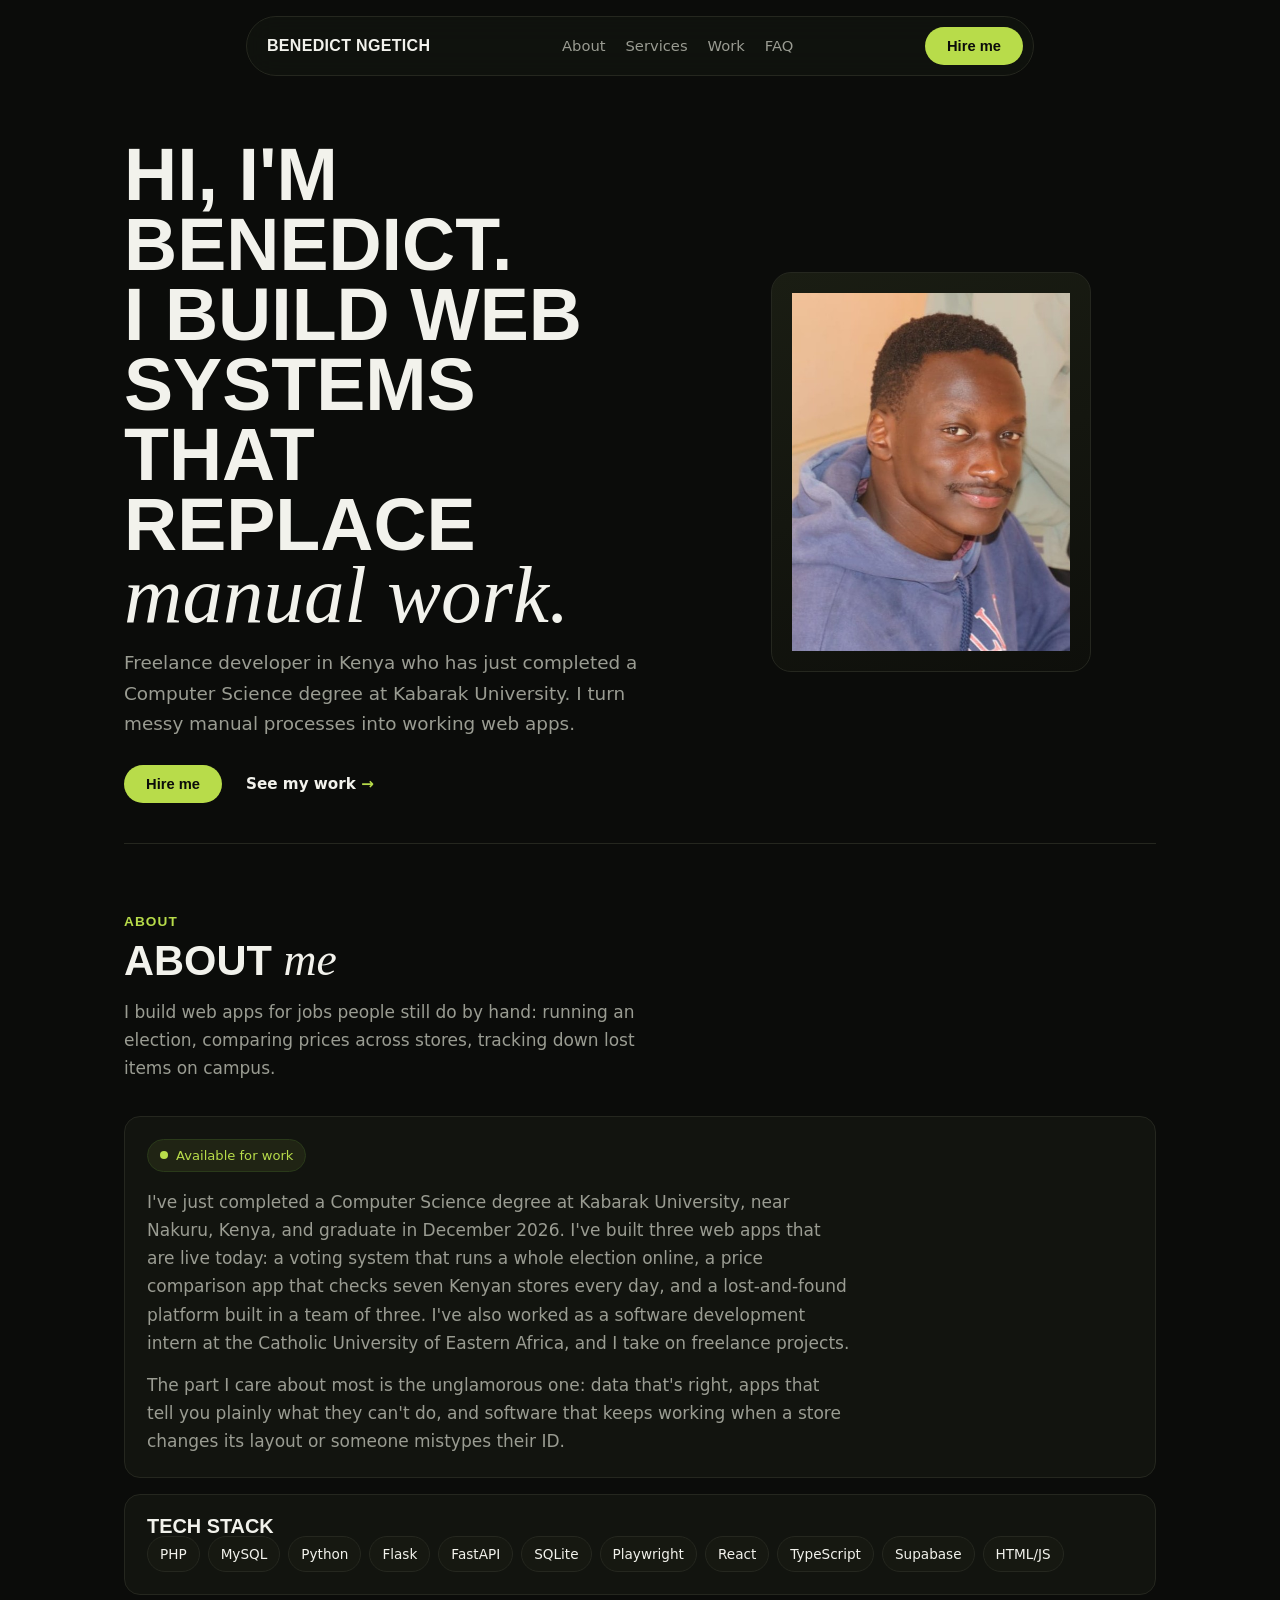
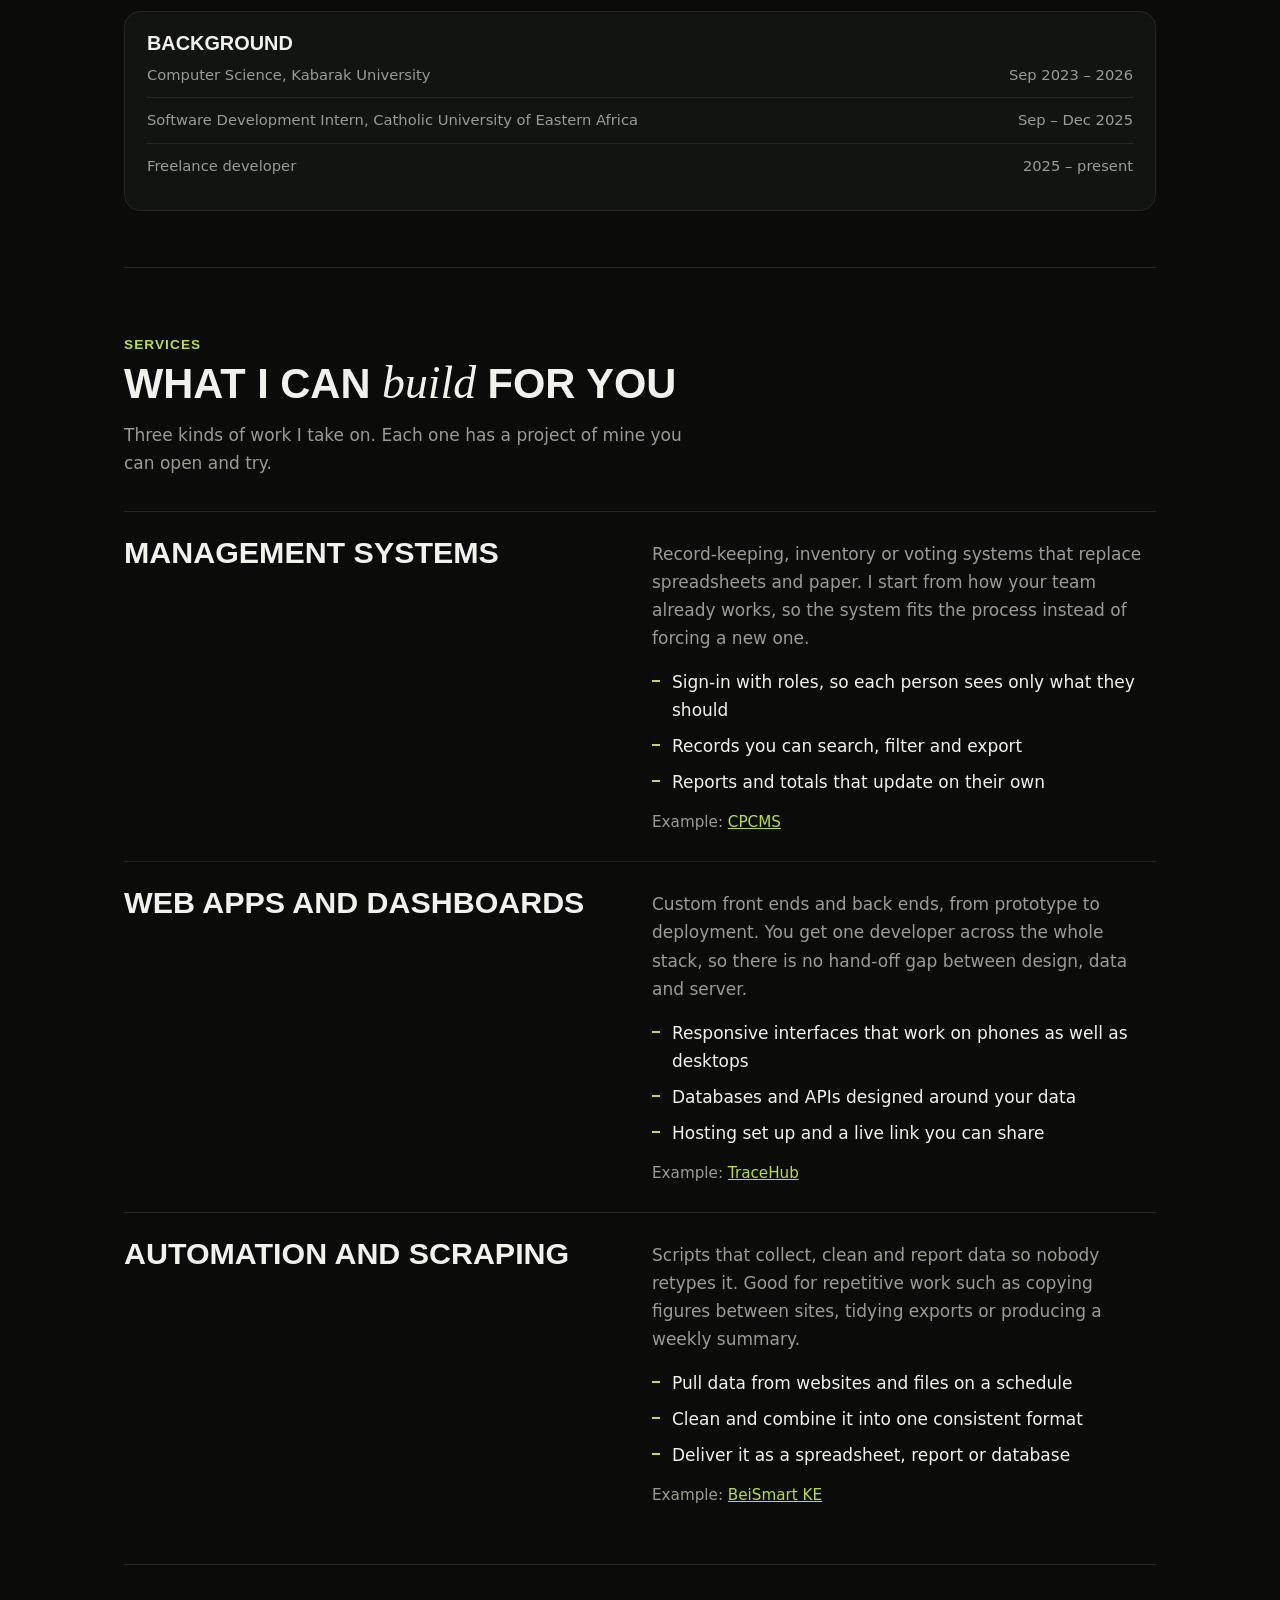
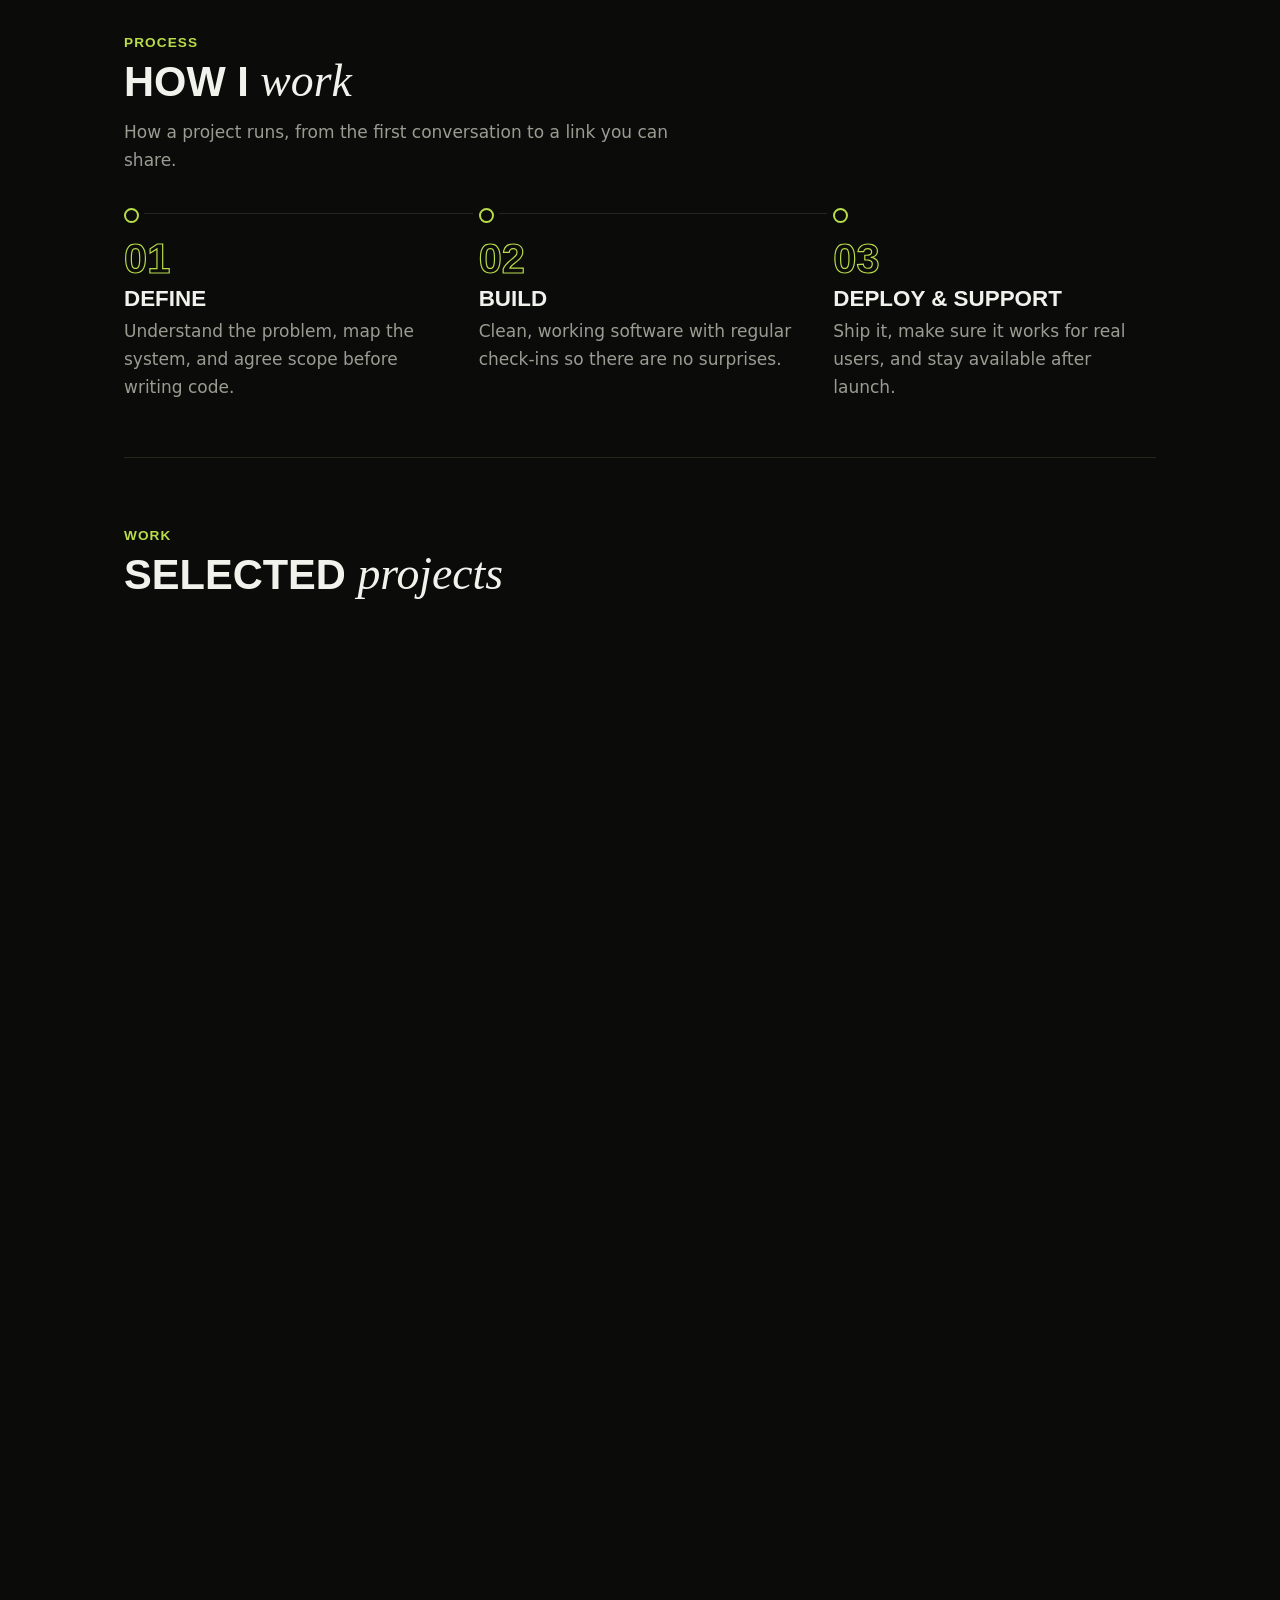
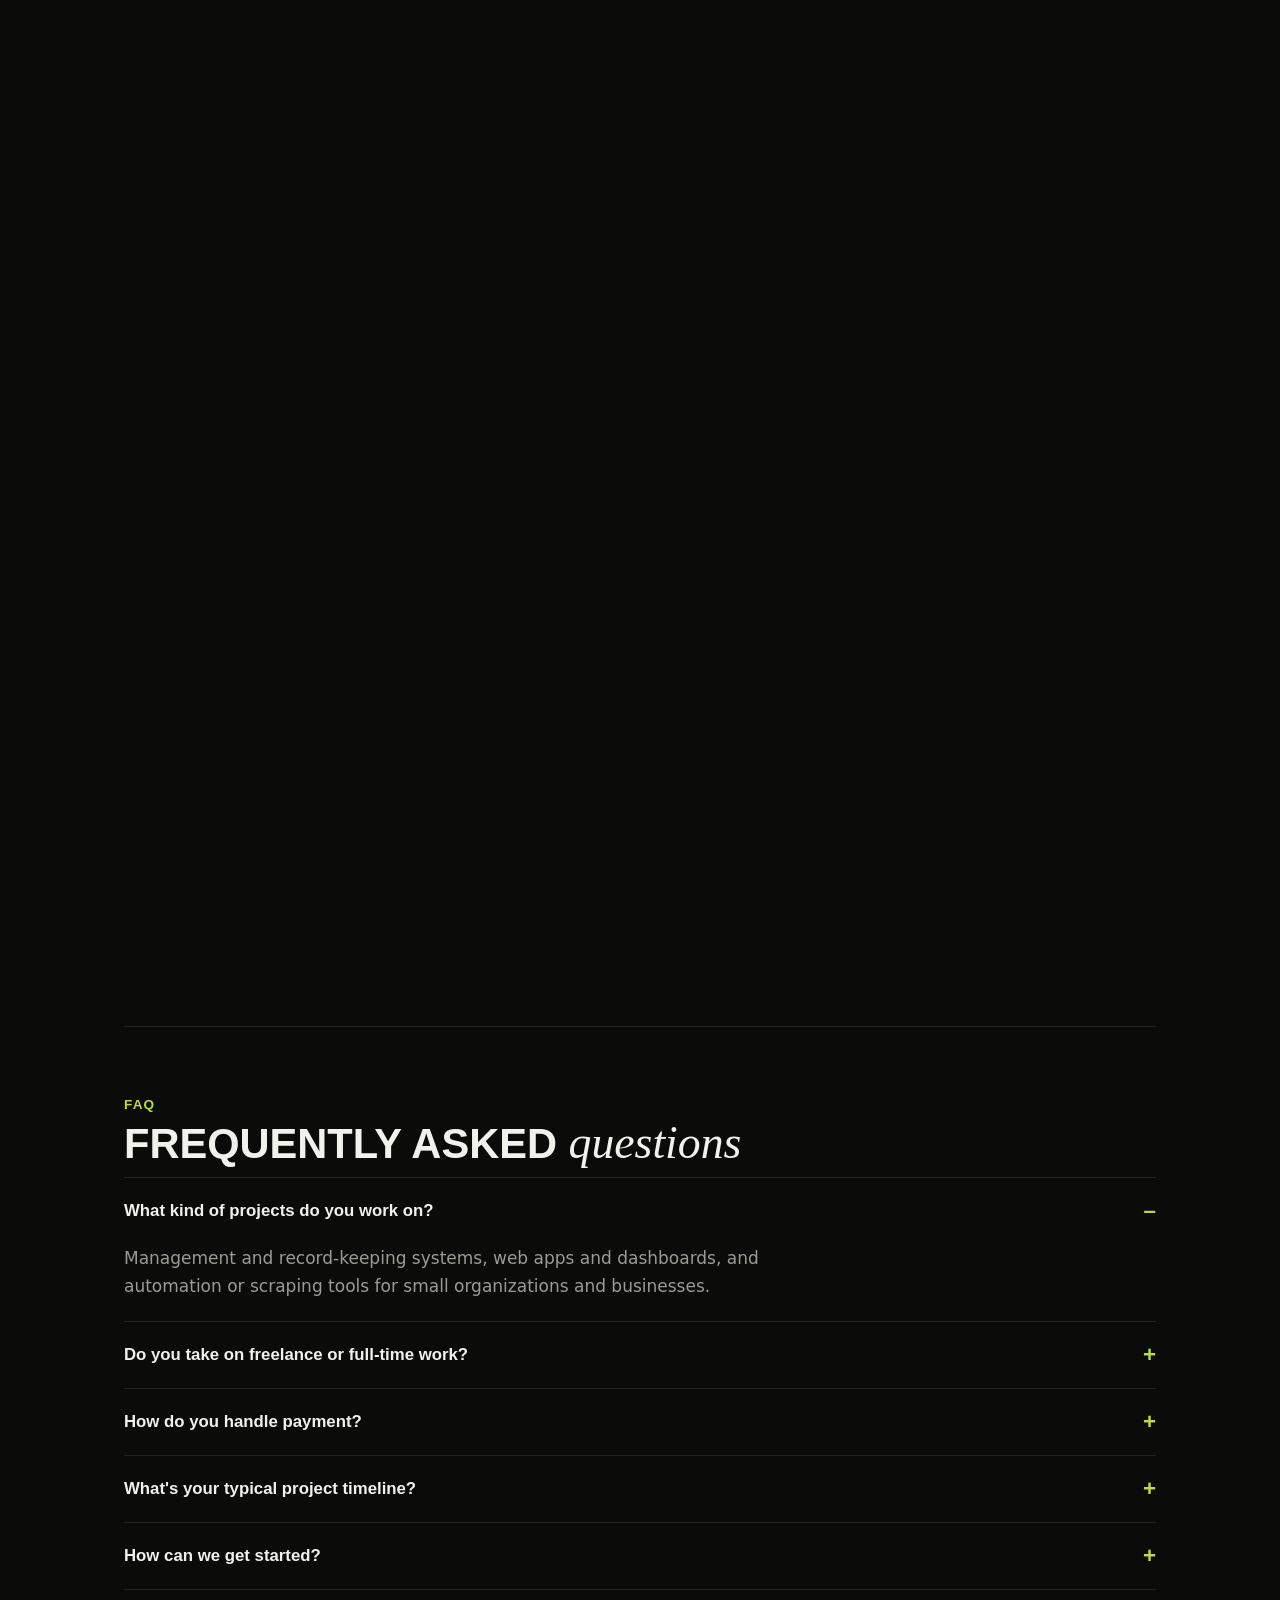
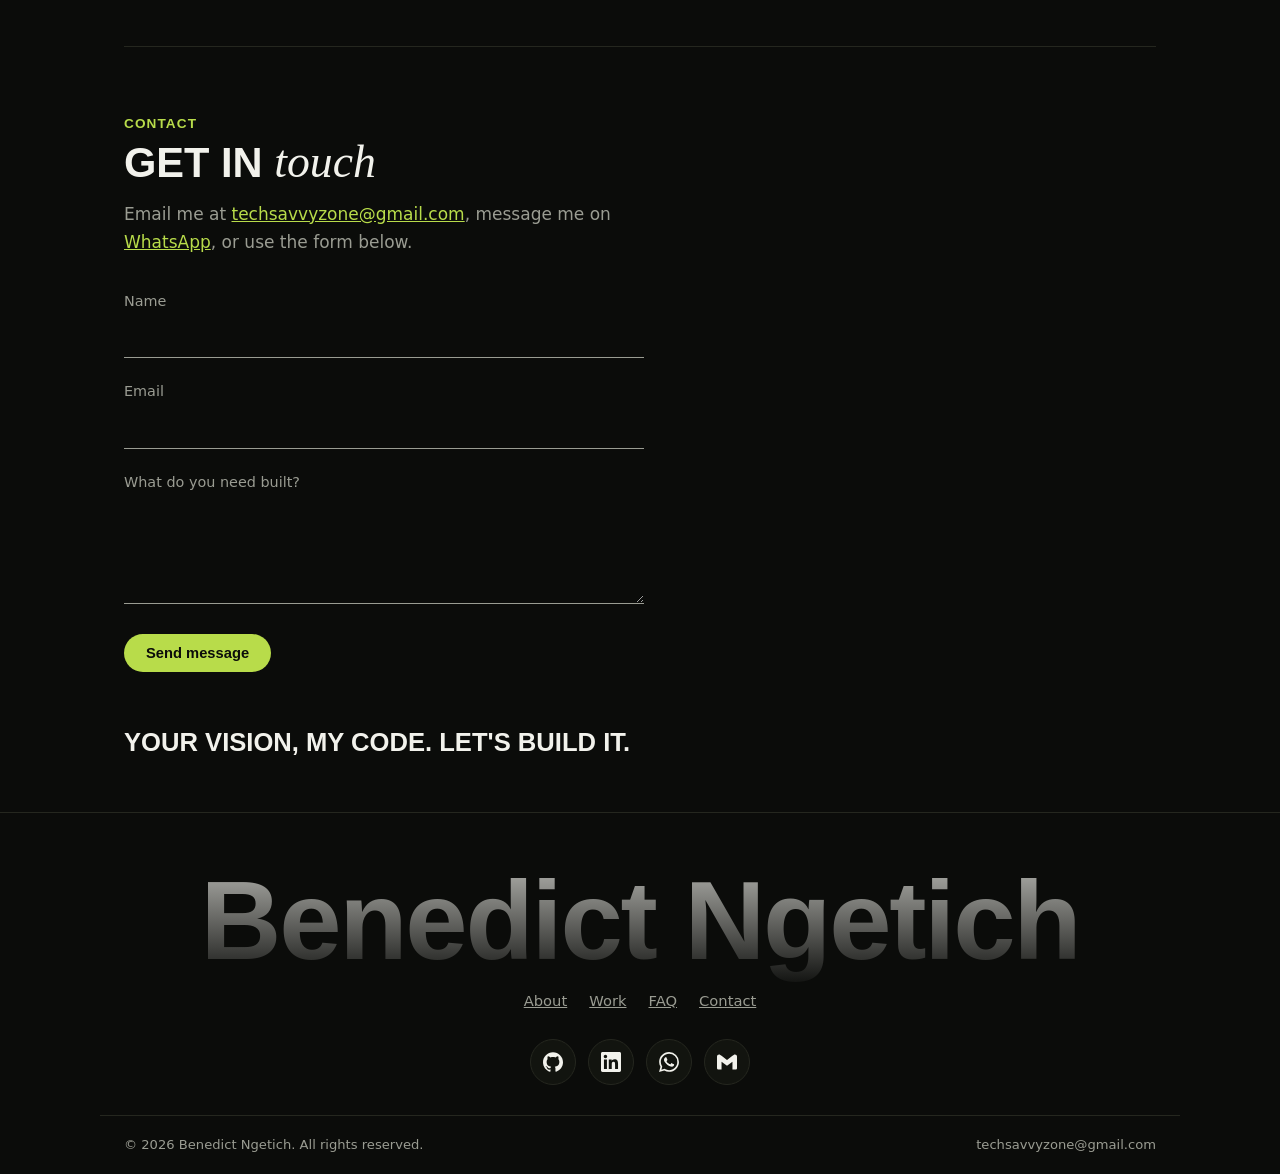
==== commit de870209: "Degree wording, quiet badge dot, no sideways scroll Co-Authored-By: Claude Opus 5.5 <noreply@anthrop" ====
--- a/index.html
+++ b/index.html
@@ -4,12 +4,12 @@
 <meta charset="utf-8">
 <meta name="viewport" content="width=device-width, initial-scale=1">
 <meta http-equiv="Content-Security-Policy" content="default-src 'self'; script-src 'self' 'sha256-PtdI6/36DhPdMEgjNWV5ExIEqFovVcjUHPeOyApfBhs=' https://gc.zgo.at; style-src 'self' https://fonts.googleapis.com; font-src https://fonts.gstatic.com; img-src 'self' data: https://benvog.goatcounter.com; media-src 'self'; connect-src https://formspree.io https://benvog.goatcounter.com; form-action https://formspree.io; base-uri 'self'; object-src 'none'">
-<meta name="description" content="Final-year Computer Science student at Kabarak University and freelance developer in Kenya. I turn messy manual processes into working web apps.">
+<meta name="description" content="Freelance developer in Kenya who has just completed a Computer Science degree at Kabarak University. I turn messy manual processes into working web apps.">
 <meta name="theme-color" content="#0b0c0a">
 <meta name="google-site-verification" content="tU9W8W1TGchvx298mYUDukljhcA0gjnXaJZo7WVB7sc">
 <meta property="og:type" content="website">
 <meta property="og:title" content="Benedict Ngetich — Web developer, Kenya">
-<meta property="og:description" content="Final-year Computer Science student at Kabarak University and freelance developer in Kenya. I turn messy manual processes into working web apps.">
+<meta property="og:description" content="Freelance developer in Kenya who has just completed a Computer Science degree at Kabarak University. I turn messy manual processes into working web apps.">
 <meta property="og:url" content="https://benvog.github.io/">
 <meta property="og:image" content="https://benvog.github.io/assets/og-home.jpg">
 <meta property="og:image:width" content="1200">
@@ -39,7 +39,7 @@
 <header class="hero">
 <div>
 <h1>Hi, I'm Benedict.<br>I build web systems that replace <em>manual work.</em></h1>
-<p class="sub">Final-year Computer Science student at Kabarak University and freelance developer in Kenya. I turn messy manual processes into working web apps.</p>
+<p class="sub">Freelance developer in Kenya who has just completed a Computer Science degree at Kabarak University. I turn messy manual processes into working web apps.</p>
 <div class="cta"><a class="btn" href="#contact">Hire me</a><a class="textlink" href="#work">See my work <span aria-hidden="true">→</span></a></div>
 </div>
 <div class="photo">
@@ -54,7 +54,7 @@
 <div class="bento">
 <div class="card">
 <span class="status"><i></i>Available for work</span>
-<p>I'm a final-year Computer Science student at Kabarak University, near Nakuru, Kenya. I've built three web apps that are live today: a voting system that runs a whole election online, a price comparison app that checks seven Kenyan stores every day, and a lost-and-found platform built in a team of three. I've also worked as a software development intern at the Catholic University of Eastern Africa, and I take on freelance projects.</p>
+<p>I've just completed a Computer Science degree at Kabarak University, near Nakuru, Kenya, and graduate in December 2026. I've built three web apps that are live today: a voting system that runs a whole election online, a price comparison app that checks seven Kenyan stores every day, and a lost-and-found platform built in a team of three. I've also worked as a software development intern at the Catholic University of Eastern Africa, and I take on freelance projects.</p>
 <p>The part I care about most is the unglamorous one: data that's right, apps that tell you plainly what they can't do, and software that keeps working when a store changes its layout or someone mistypes their ID.</p>
 </div>
 </div>
@@ -158,7 +158,7 @@
 <h2>Frequently asked <em>questions</em></h2>
 <div class="faq">
 <details class="faqitem" open><summary>What kind of projects do you work on?</summary><p>Management and record-keeping systems, web apps and dashboards, and automation or scraping tools for small organizations and businesses.</p></details>
-<details class="faqitem"><summary>Do you take on freelance or full-time work?</summary><p>Freelance projects now, and I'm open to full-time software engineering roles after graduation.</p></details>
+<details class="faqitem"><summary>Do you take on freelance or full-time work?</summary><p>Freelance projects now, and I'm open to full-time software engineering roles.</p></details>
 <details class="faqitem"><summary>How do you handle payment?</summary><p>By M-Pesa or bank transfer. How the payment is split, for example a deposit to start, depends on the project, and we agree on it before any work begins.</p></details>
 <details class="faqitem"><summary>What's your typical project timeline?</summary><p>A small site usually takes 1–2 weeks, and a larger web app or system 4–8 weeks. Once we've talked through what you need, I'll give you a timeline for your project.</p></details>
 <details class="faqitem"><summary>How can we get started?</summary><p>Reach out through the contact form below or on WhatsApp, and we'll talk through what you need.</p></details>
--- a/styles.css
+++ b/styles.css
@@ -1,4 +1,4 @@
-:root{--bg:#0b0c0a;--ink:#f2f2ec;--muted:#9a9c92;--line:#25271f;--lime:#c6f432;--panel:#12140f;--panel2:#161811;--h:250px}
+:root{--bg:#0b0c0a;--ink:#f2f2ec;--muted:#9a9c92;--line:#25271f;--lime:#b8dc4a;--panel:#12140f;--panel2:#161811;--h:250px}
 *{box-sizing:border-box}
 [hidden]{display:none!important}
 html{scroll-behavior:smooth}
@@ -36,10 +36,8 @@
 .photo{position:relative;justify-self:center;width:min(320px,80%)}
 .photo .frame-ph{aspect-ratio:4/5;border-radius:20px;background:linear-gradient(160deg,#1a1d13,#0e0f0b);border:1px solid var(--line);display:flex;align-items:center;justify-content:center;color:var(--muted);font-size:.85rem;text-align:center;padding:20px}
 .photo img{border-radius:20px;aspect-ratio:4/5;object-fit:cover}
-.status{display:inline-flex;align-items:center;gap:8px;font-size:.82rem;color:#a8e06a;border:1px solid #2a3a1a;background:rgba(198,244,50,.08);padding:5px 12px;border-radius:99px;margin-bottom:18px}
-.status i{position:relative;width:8px;height:8px;border-radius:50%;background:var(--lime)}
-.status i::after{content:"";position:absolute;inset:0;border-radius:50%;background:var(--lime);animation:pulse 1.8s ease infinite}
-@keyframes pulse{from{transform:scale(1);opacity:.5}to{transform:scale(3.25);opacity:0}}
+.status{display:inline-flex;align-items:center;gap:8px;font-size:.82rem;color:var(--lime);border:1px solid #2a3a1a;background:rgba(184,220,74,.08);padding:5px 12px;border-radius:99px;margin-bottom:18px}
+.status i{width:8px;height:8px;border-radius:50%;background:var(--lime)}
 
 section{padding:56px 0;border-top:1px solid var(--line);scroll-margin-top:76px}
 .eyebrow{color:var(--lime);font:600 .85rem "DM Sans",sans-serif;text-transform:uppercase;letter-spacing:.08em;margin-bottom:10px}
@@ -86,7 +84,7 @@
 .tlstep p{margin:0;color:var(--muted)}
 
 /* projects */
-.proj{display:grid;gap:28px;padding:56px 0}
+.proj{display:grid;gap:28px;padding:56px 0;overflow-x:clip}
 .proj:first-of-type{padding-top:0}
 .proj:last-of-type{padding-bottom:0}
 .stage{--h:230px;position:relative;isolation:isolate}
@@ -129,7 +127,7 @@
 label{font-size:.9rem;color:var(--muted);display:block}
 input,textarea{width:100%;background:transparent;border:0;border-bottom:1px solid var(--muted);padding:10px 0;color:var(--ink);font:inherit;border-radius:0}
 input:focus,textarea:focus{border-color:var(--lime);outline:0}
-input:focus-visible,textarea:focus-visible{outline:0;box-shadow:0 2px 0 var(--lime);background:rgba(198,244,50,.06)}
+input:focus-visible,textarea:focus-visible{outline:0;box-shadow:0 2px 0 var(--lime);background:rgba(184,220,74,.06)}
 textarea{min-height:110px;resize:vertical}
 form .btn{justify-self:start}
 form .btn[disabled]{opacity:.6;cursor:progress}
